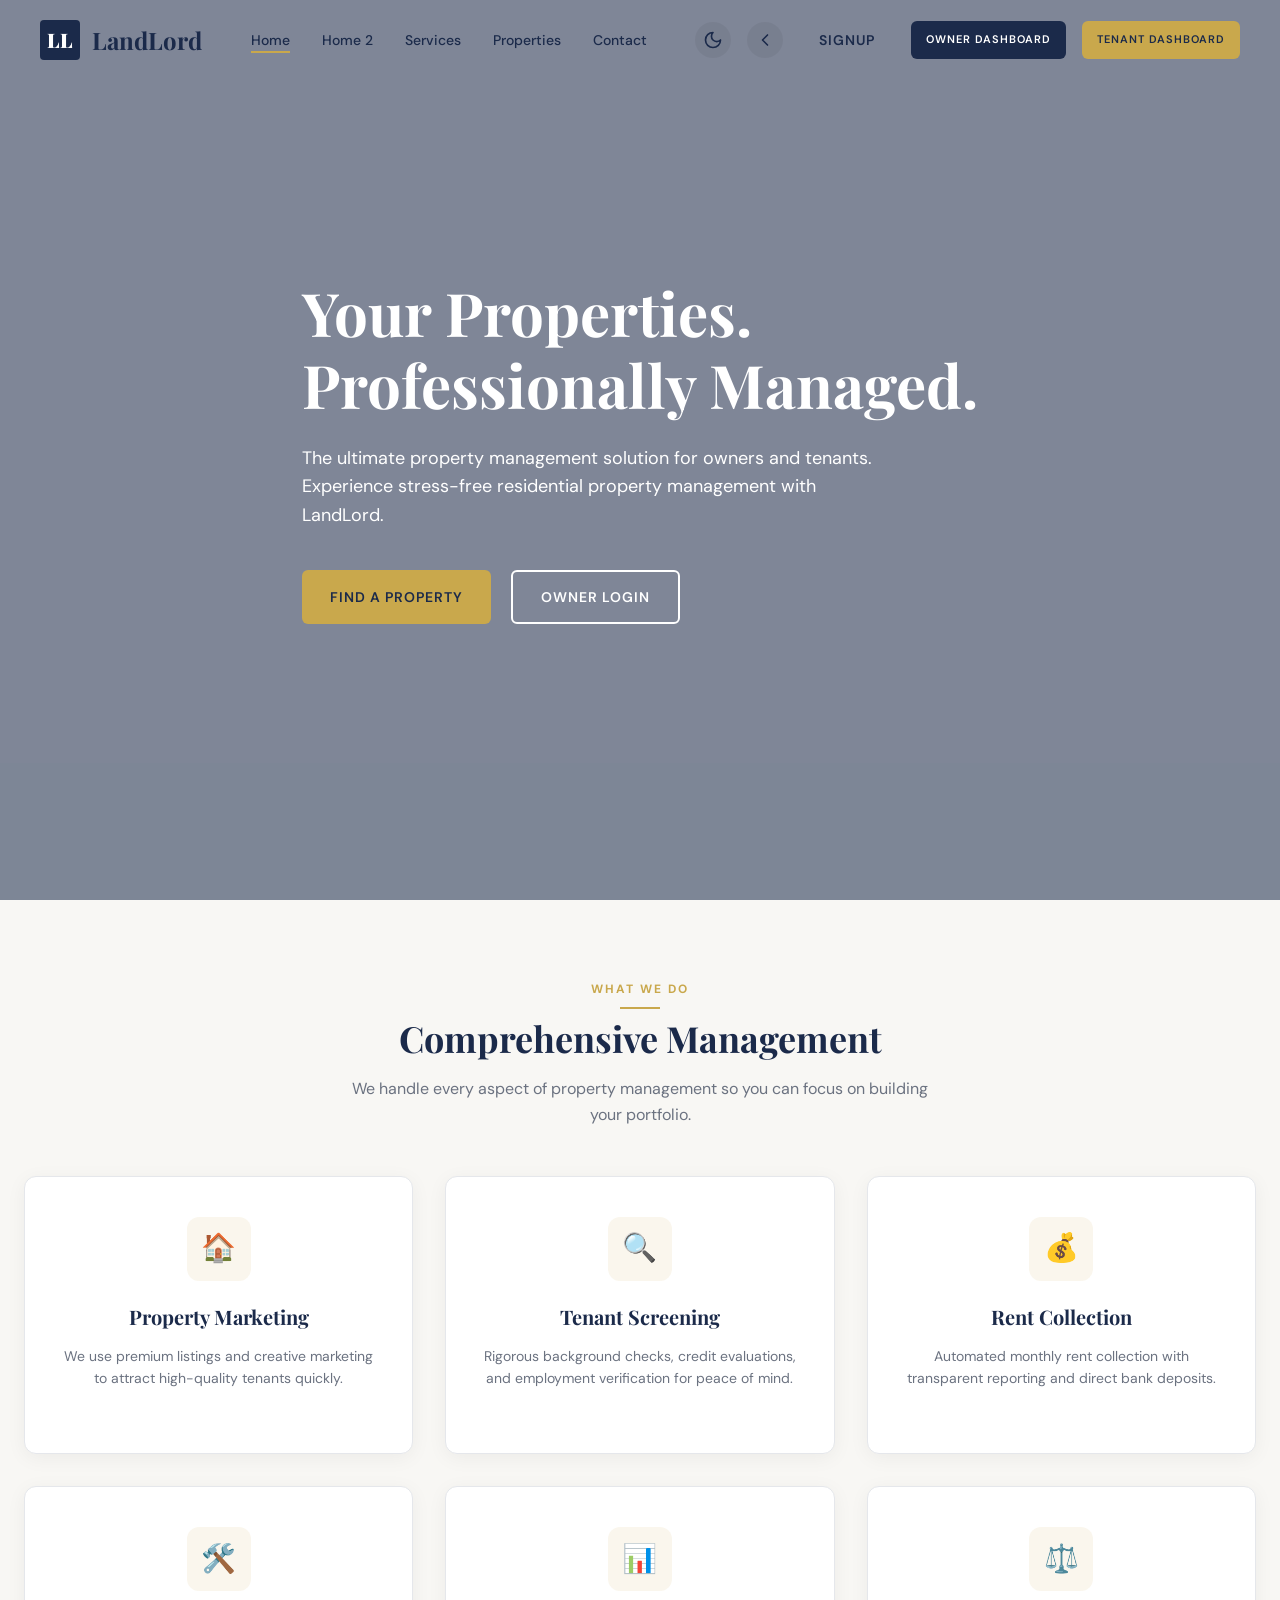
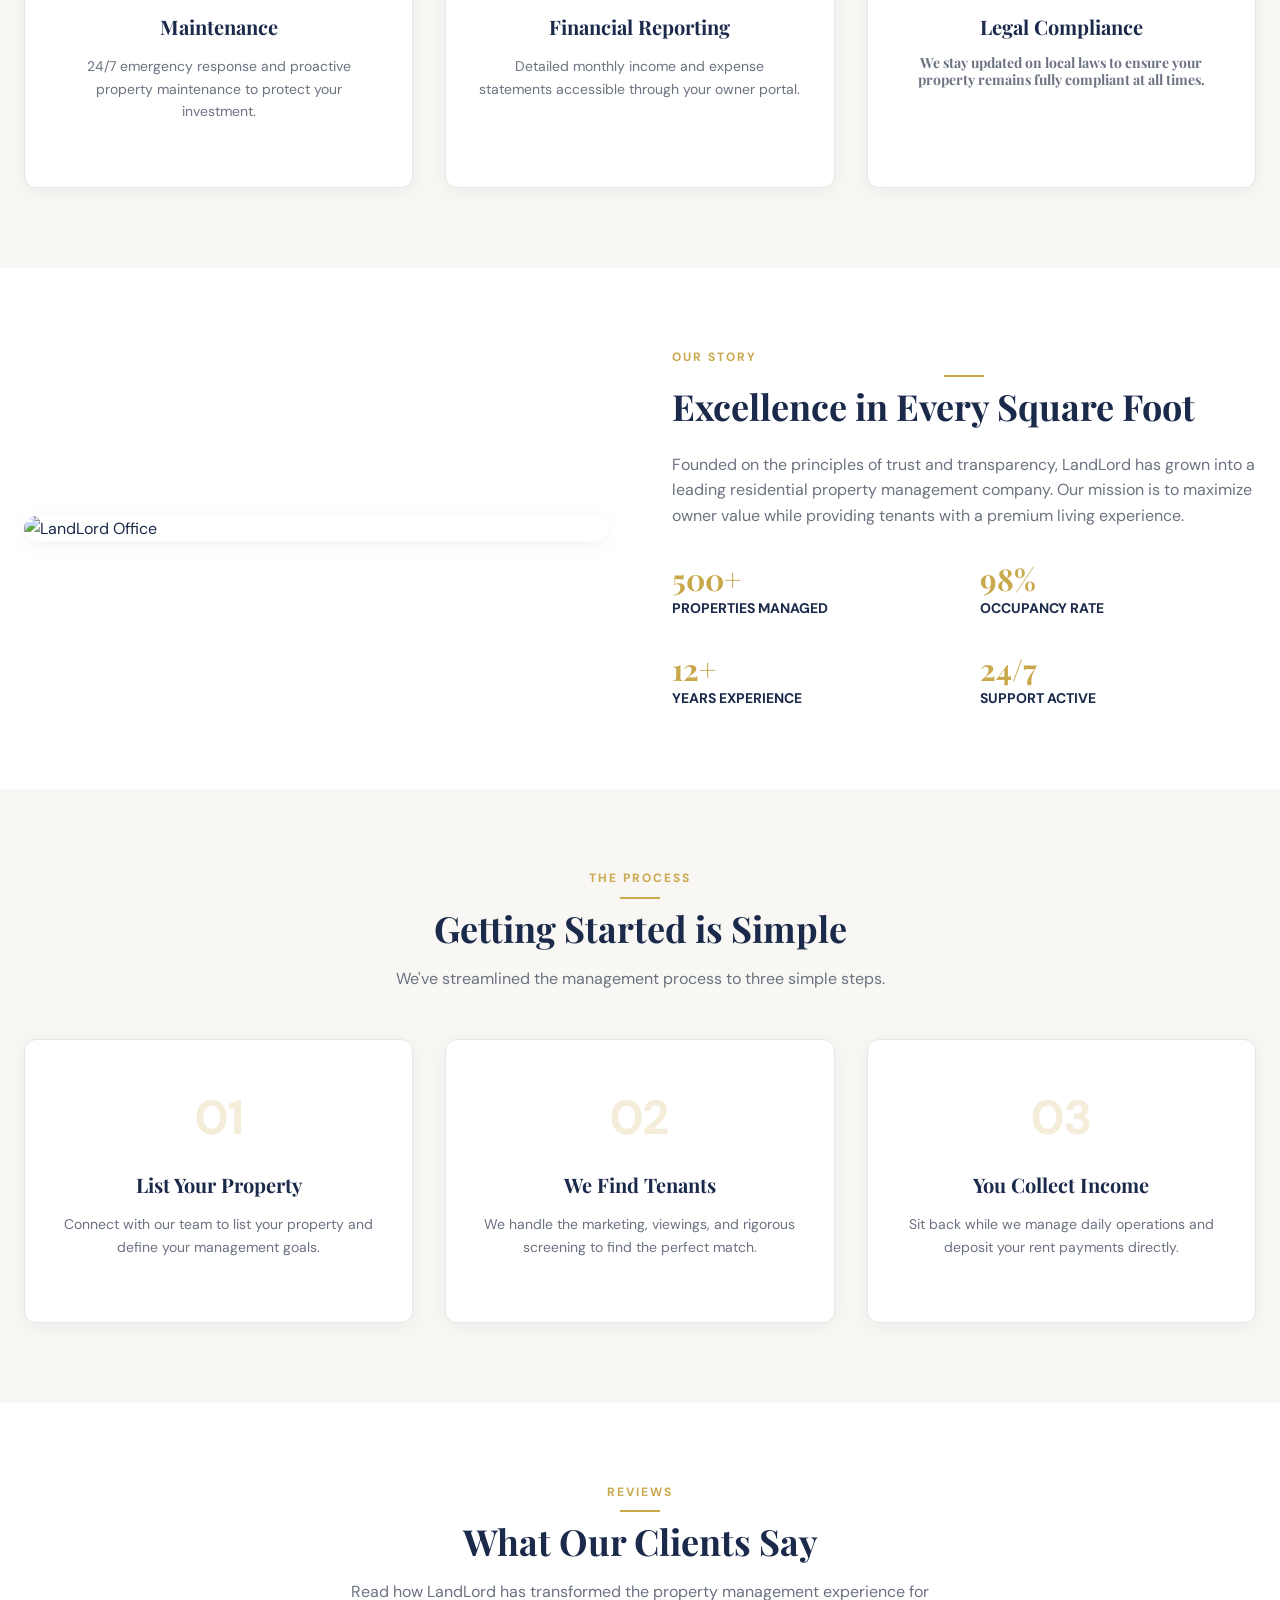
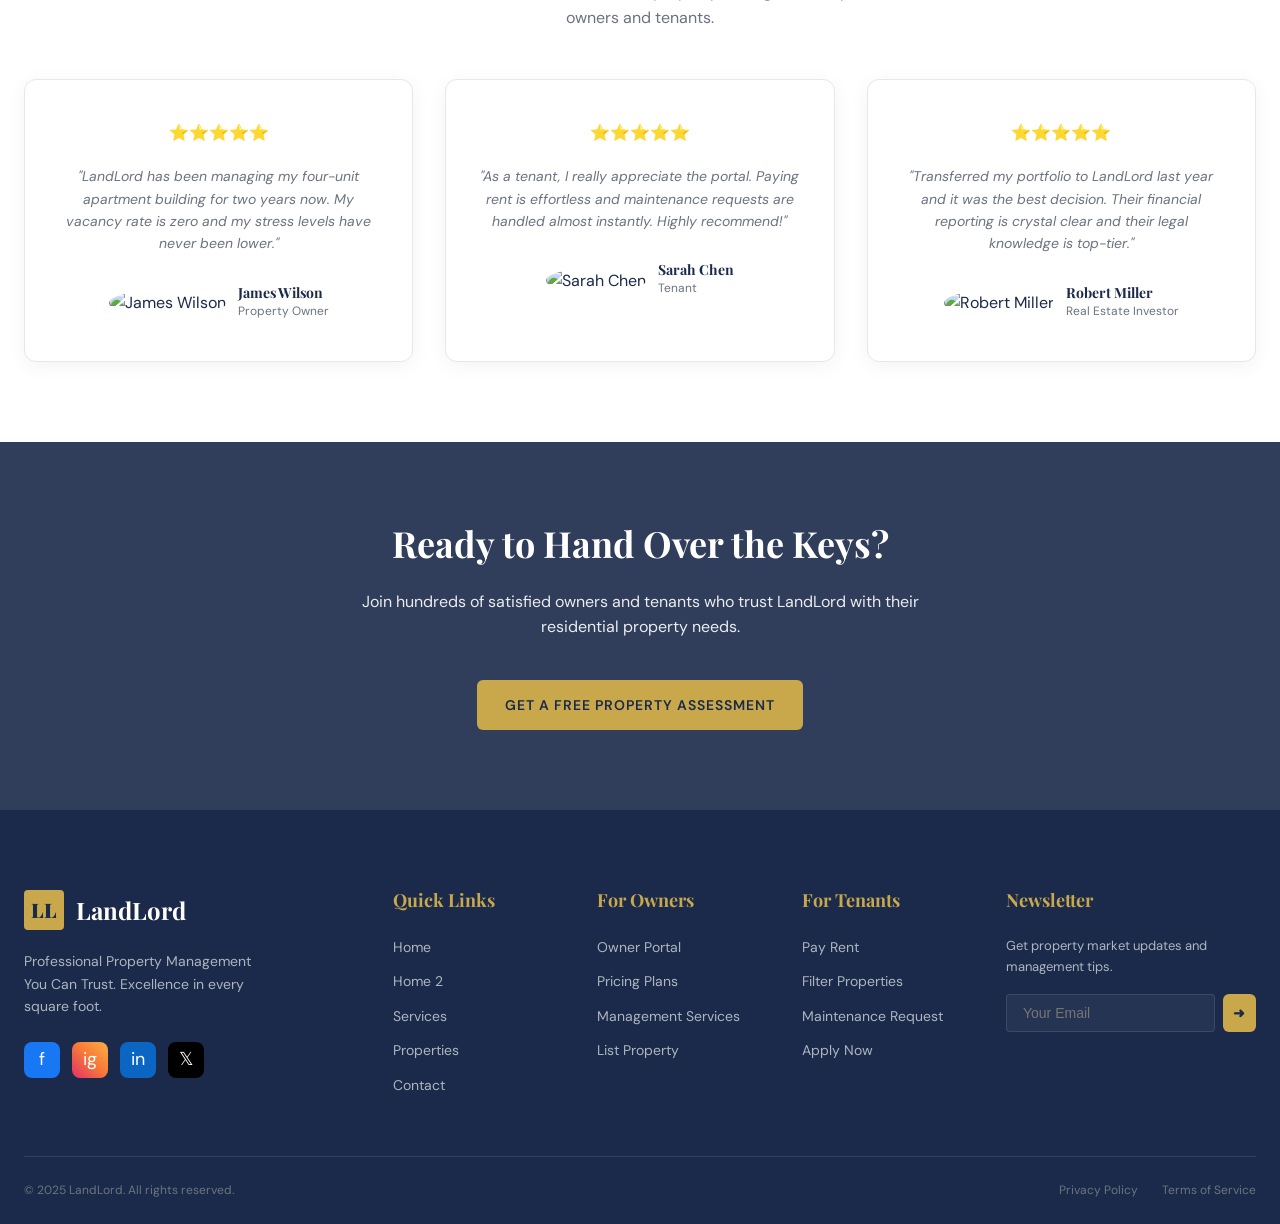
==== index.html @ 795e6536 "first commit" ====
<!DOCTYPE html>
<html lang="en" dir="ltr" data-theme="light">
<head>
    <meta charset="UTF-8">
    <meta name="viewport" content="width=device-width, initial-scale=1.0">
    <title>LandLord — Professional Property Management</title>
    <!-- CSS -->
    <link rel="stylesheet" href="css/style.css">
</head>
<body>
    <!-- Navbar -->
    <nav class="navbar">
        <div class="nav-container">
            <a href="index.html" class="logo">
                <div class="logo-monogram">LL</div>
                <span>LandLord</span>
            </a>
            
            <ul class="nav-links">
                <li><a href="index.html" class="nav-link active">Home</a></li>
                <li><a href="home2.html" class="nav-link">Home 2</a></li>
                <li><a href="services.html" class="nav-link">Services</a></li>
                <li><a href="properties.html" class="nav-link">Properties</a></li>
                <li><a href="contact.html" class="nav-link">Contact</a></li>
            </ul>

            <div class="nav-actions">
                <button id="theme-toggle" class="theme-toggle" title="Toggle Theme">
                   <svg xmlns="http://www.w3.org/2000/svg" width="20" height="20" viewBox="0 0 24 24" fill="none" stroke="currentColor" stroke-width="2" stroke-linecap="round" stroke-linejoin="round"><path d="M12 3a6 6 0 0 0 9 9 9 9 0 1 1-9-9Z"/></svg>
                </button>
                <button id="rtl-toggle" class="rtl-toggle" title="Toggle RTL">
                    <svg xmlns="http://www.w3.org/2000/svg" width="20" height="20" viewBox="0 0 24 24" fill="none" stroke="currentColor" stroke-width="2" stroke-linecap="round" stroke-linejoin="round"><path d="m15 18-6-6 6-6"/></svg>
                </button>
                <a href="register.html" class="btn btn-outline" style="border: none; padding: 10px 20px;">Signup</a>
                <a href="owner-dashboard.html" class="btn btn-primary" style="padding: 10px 15px; font-size: 11px;">Owner Dashboard</a>
                <a href="tenant-dashboard.html" class="btn btn-gold" style="padding: 10px 15px; font-size: 11px;">Tenant Dashboard</a>
                <button id="menu-toggle" class="mobile-menu-toggle">
                    <svg xmlns="http://www.w3.org/2000/svg" width="24" height="24" viewBox="0 0 24 24" fill="none" stroke="currentColor" stroke-width="2" stroke-linecap="round" stroke-linejoin="round"><line x1="4" x2="20" y1="12" y2="12"/><line x1="4" x2="20" y1="6" y2="6"/><line x1="4" x2="20" y1="18" y2="18"/></svg>
                </button>
            </div>
        </div>
    </nav>

    <!-- Mobile Drawer -->
    <div id="overlay" class="overlay"></div>
    <div id="drawer" class="drawer">
        <div class="drawer-header">
            <div class="logo">
                <div class="logo-monogram">LL</div>
                <span>LandLord</span>
            </div>
            <button id="close-drawer">
                <svg xmlns="http://www.w3.org/2000/svg" width="24" height="24" viewBox="0 0 24 24" fill="none" stroke="currentColor" stroke-width="2" stroke-linecap="round" stroke-linejoin="round"><line x1="18" x2="6" y1="6" y2="18"/><line x1="6" x2="18" y1="6" y2="18"/></svg>
            </button>
        </div>
        <div class="drawer-links">
            <a href="index.html" class="nav-link active">Home</a>
            <a href="home2.html" class="nav-link">Home 2</a>
            <a href="services.html" class="nav-link">Services</a>
            <a href="properties.html" class="nav-link">Properties</a>
            <a href="contact.html" class="nav-link">Contact</a>
            <hr style="border: 0; border-top: 1px solid var(--border-color);">
            <a href="register.html" class="btn btn-outline">Signup</a>
            <a href="owner-dashboard.html" class="btn btn-primary">Owner Dashboard</a>
            <a href="tenant-dashboard.html" class="btn btn-gold">Tenant Dashboard</a>
        </div>
    </div>

    <main>
        <!-- Section 1: Hero -->
        <section class="hero" style="background-image: url('https://images.unsplash.com/photo-1570129477492-45c003edd2be?ixlib=rb-4.0.3&auto=format&fit=crop&w=1920&q=80');">
            <div class="container hero-content">
                <h1 class="hero-title">Your Properties.<br>Professionally Managed.</h1>
                <p class="hero-description">The ultimate property management solution for owners and tenants. Experience stress-free residential property management with LandLord.</p>
                <div class="hero-btns">
                    <a href="properties.html" class="btn btn-gold">Find a Property</a>
                    <a href="login.html" class="btn btn-outline" style="color: white; border-color: white;">Owner Login</a>
                </div>
            </div>
        </section>

        <!-- Section 2: Services -->
        <section id="services">
            <div class="container">
                <span class="section-label">What We Do</span>
                <h2 class="section-title">Comprehensive Management</h2>
                <p class="section-subtitle">We handle every aspect of property management so you can focus on building your portfolio.</p>
                
                <div class="card-grid">
                    <div class="card">
                        <div class="card-icon">🏠</div>
                        <h3 class="card-title">Property Marketing</h3>
                        <p class="card-text">We use premium listings and creative marketing to attract high-quality tenants quickly.</p>
                    </div>
                    <div class="card">
                        <div class="card-icon">🔍</div>
                        <h3 class="card-title">Tenant Screening</h3>
                        <p class="card-text">Rigorous background checks, credit evaluations, and employment verification for peace of mind.</p>
                    </div>
                    <div class="card">
                        <div class="card-icon">💰</div>
                        <h3 class="card-title">Rent Collection</h3>
                        <p class="card-text">Automated monthly rent collection with transparent reporting and direct bank deposits.</p>
                    </div>
                    <div class="card">
                        <div class="card-icon">🛠️</div>
                        <h3 class="card-title">Maintenance</h3>
                        <p class="card-text">24/7 emergency response and proactive property maintenance to protect your investment.</p>
                    </div>
                    <div class="card">
                        <div class="card-icon">📊</div>
                        <h3 class="card-title">Financial Reporting</h3>
                        <p class="card-text">Detailed monthly income and expense statements accessible through your owner portal.</p>
                    </div>
                    <div class="card">
                        <div class="card-icon">⚖️</div>
                        <h3 class="card-title">Legal Compliance</h3>
                        <h3 class="card-text">We stay updated on local laws to ensure your property remains fully compliant at all times.</h3>
                    </div>
                </div>
            </div>
        </section>

        <!-- Section 3: About -->
        <section id="about" style="background-color: var(--bg-surface);">
            <div class="container">
                <div style="display: grid; grid-template-columns: 1fr 1fr; gap: 64px; align-items: center;">
                    <div class="about-image">
                        <img src="https://images.unsplash.com/photo-1560518883-ce09059eeffa?ixlib=rb-4.0.3&auto=format&fit=crop&w=1073&q=80" alt="LandLord Office" style="border-radius: var(--radius-lg); box-shadow: var(--shadow);">
                    </div>
                    <div class="about-content">
                        <span class="section-label" style="text-align: left; margin-left: 0;">Our Story</span>
                        <h2 class="section-title" style="text-align: left; margin-bottom: 24px;">Excellence in Every Square Foot</h2>
                        <p style="color: var(--text-muted); margin-bottom: 32px;">Founded on the principles of trust and transparency, LandLord has grown into a leading residential property management company. Our mission is to maximize owner value while providing tenants with a premium living experience.</p>
                        
                        <div style="display: grid; grid-template-columns: 1fr 1fr; gap: 32px;">
                            <div>
                                <h4 style="font-size: var(--text-3xl); color: var(--color-secondary);">500+</h4>
                                <p style="font-size: var(--text-sm); font-weight: bold; color: var(--text-primary); text-transform: uppercase;">Properties Managed</p>
                            </div>
                            <div>
                                <h4 style="font-size: var(--text-3xl); color: var(--color-secondary);">98%</h4>
                                <p style="font-size: var(--text-sm); font-weight: bold; color: var(--text-primary); text-transform: uppercase;">Occupancy Rate</p>
                            </div>
                            <div>
                                <h4 style="font-size: var(--text-3xl); color: var(--color-secondary);">12+</h4>
                                <p style="font-size: var(--text-sm); font-weight: bold; color: var(--text-primary); text-transform: uppercase;">Years Experience</p>
                            </div>
                            <div>
                                <h4 style="font-size: var(--text-3xl); color: var(--color-secondary);">24/7</h4>
                                <p style="font-size: var(--text-sm); font-weight: bold; color: var(--text-primary); text-transform: uppercase;">Support Active</p>
                            </div>
                        </div>
                    </div>
                </div>
            </div>
        </section>

        <!-- Section 4: How It Works -->
        <section id="how-it-works">
            <div class="container">
                <span class="section-label">The Process</span>
                <h2 class="section-title">Getting Started is Simple</h2>
                <p class="section-subtitle">We've streamlined the management process to three simple steps.</p>

                <div class="card-grid three-col">
                    <div class="card">
                        <div style="font-size: 48px; font-weight: bold; color: var(--color-secondary); opacity: 0.2; margin-bottom: 16px;">01</div>
                        <h3 class="card-title">List Your Property</h3>
                        <p class="card-text">Connect with our team to list your property and define your management goals.</p>
                    </div>
                    <div class="card">
                        <div style="font-size: 48px; font-weight: bold; color: var(--color-secondary); opacity: 0.2; margin-bottom: 16px;">02</div>
                        <h3 class="card-title">We Find Tenants</h3>
                        <p class="card-text">We handle the marketing, viewings, and rigorous screening to find the perfect match.</p>
                    </div>
                    <div class="card">
                        <div style="font-size: 48px; font-weight: bold; color: var(--color-secondary); opacity: 0.2; margin-bottom: 16px;">03</div>
                        <h3 class="card-title">You Collect Income</h3>
                        <p class="card-text">Sit back while we manage daily operations and deposit your rent payments directly.</p>
                    </div>
                </div>
            </div>
        </section>

        <!-- Section 5: Testimonials -->
        <section id="testimonials" style="background-color: var(--bg-surface);">
            <div class="container">
                <span class="section-label">Reviews</span>
                <h2 class="section-title">What Our Clients Say</h2>
                <p class="section-subtitle">Read how LandLord has transformed the property management experience for owners and tenants.</p>

                <div class="card-grid three-col">
                    <div class="card">
                        <div style="margin-bottom: 20px; color: var(--color-secondary);">⭐⭐⭐⭐⭐</div>
                        <p class="card-text" style="font-style: italic; margin-bottom: 30px;">"LandLord has been managing my four-unit apartment building for two years now. My vacancy rate is zero and my stress levels have never been lower."</p>
                        <div style="display: flex; align-items: center; gap: 12px; text-align: left;">
                            <img src="https://i.pravatar.cc/50?u=1" alt="James Wilson" style="border-radius: 50%;">
                            <div>
                                <h4 style="font-size: 14px;">James Wilson</h4>
                                <p style="font-size: 12px; color: var(--text-muted);">Property Owner</p>
                            </div>
                        </div>
                    </div>
                    <div class="card">
                        <div style="margin-bottom: 20px; color: var(--color-secondary);">⭐⭐⭐⭐⭐</div>
                        <p class="card-text" style="font-style: italic; margin-bottom: 30px;">"As a tenant, I really appreciate the portal. Paying rent is effortless and maintenance requests are handled almost instantly. Highly recommend!"</p>
                        <div style="display: flex; align-items: center; gap: 12px; text-align: left;">
                            <img src="https://i.pravatar.cc/50?u=2" alt="Sarah Chen" style="border-radius: 50%;">
                            <div>
                                <h4 style="font-size: 14px;">Sarah Chen</h4>
                                <p style="font-size: 12px; color: var(--text-muted);">Tenant</p>
                            </div>
                        </div>
                    </div>
                    <div class="card">
                        <div style="margin-bottom: 20px; color: var(--color-secondary);">⭐⭐⭐⭐⭐</div>
                        <p class="card-text" style="font-style: italic; margin-bottom: 30px;">"Transferred my portfolio to LandLord last year and it was the best decision. Their financial reporting is crystal clear and their legal knowledge is top-tier."</p>
                        <div style="display: flex; align-items: center; gap: 12px; text-align: left;">
                            <img src="https://i.pravatar.cc/50?u=3" alt="Robert Miller" style="border-radius: 50%;">
                            <div>
                                <h4 style="font-size: 14px;">Robert Miller</h4>
                                <p style="font-size: 12px; color: var(--text-muted);">Real Estate Investor</p>
                            </div>
                        </div>
                    </div>
                </div>
            </div>
        </section>

        <!-- Section 6: CTA Banner -->
        <section id="cta" style="background: linear-gradient(rgba(27, 42, 74, 0.9), rgba(27, 42, 74, 0.9)), url('https://images.unsplash.com/photo-1486406146926-c627a92ad1ab?ixlib=rb-4.0.3&auto=format&fit=crop&w=1170&q=80') center/cover; color: white; text-align: center;">
            <div class="container">
                <h2 style="font-size: var(--text-4xl); margin-bottom: 24px;">Ready to Hand Over the Keys?</h2>
                <p style="margin-bottom: 40px; opacity: 0.9; max-width: 600px; margin-left: auto; margin-right: auto;">Join hundreds of satisfied owners and tenants who trust LandLord with their residential property needs.</p>
                <a href="contact.html" class="btn btn-gold">Get a Free Property Assessment</a>
            </div>
        </section>
    </main>

    <!-- Footer -->
    <footer>
        <div class="container">
            <div class="footer-grid">
                <div class="footer-info">
                    <div class="logo footer-logo">
                        <div class="logo-monogram footer-logo-monogram">LL</div>
                        <span>LandLord</span>
                    </div>
                    <p class="footer-tagline">Professional Property Management You Can Trust. Excellence in every square foot.</p>
                    <div class="social-links">
                        <a href="#" class="social-icon fb" title="Facebook">f</a>
                        <a href="#" class="social-icon ig" title="Instagram">ig</a>
                        <a href="#" class="social-icon ln" title="LinkedIn">in</a>
                        <a href="#" class="social-icon tw" title="Twitter">𝕏</a>
                    </div>
                </div>
                
                <div>
                    <h4 class="footer-title">Quick Links</h4>
                    <div class="footer-links">
                        <a href="index.html" class="footer-nav-link">Home</a>
                        <a href="home2.html" class="footer-nav-link">Home 2</a>
                        <a href="services.html" class="footer-nav-link">Services</a>
                        <a href="properties.html" class="footer-nav-link">Properties</a>
                        <a href="contact.html" class="footer-nav-link">Contact</a>
                    </div>
                </div>

                <div>
                    <h4 class="footer-title">For Owners</h4>
                    <div class="footer-links">
                        <a href="login.html" class="footer-nav-link">Owner Portal</a>
                        <a href="services.html" class="footer-nav-link">Pricing Plans</a>
                        <a href="services.html" class="footer-nav-link">Management Services</a>
                        <a href="register.html" class="footer-nav-link">List Property</a>
                    </div>
                </div>

                <div>
                    <h4 class="footer-title">For Tenants</h4>
                    <div class="footer-links">
                        <a href="login.html" class="footer-nav-link">Pay Rent</a>
                        <a href="properties.html" class="footer-nav-link">Filter Properties</a>
                        <a href="login.html" class="footer-nav-link">Maintenance Request</a>
                        <a href="register.html" class="footer-nav-link">Apply Now</a>
                    </div>
                </div>

                <div>
                    <h4 class="footer-title">Newsletter</h4>
                    <p style="font-size: 13px; color: #adb5bd;">Get property market updates and management tips.</p>
                    <form class="newsletter-form">
                        <input type="email" placeholder="Your Email" class="newsletter-input" required>
                        <button type="submit" class="btn btn-gold" style="padding: 10px;">➜</button>
                    </form>
                </div>
            </div>
            
            <div class="footer-bottom">
                <p>© 2025 LandLord. All rights reserved.</p>
                <div style="display: flex; gap: 24px;">
                    <a href="#">Privacy Policy</a>
                    <a href="#">Terms of Service</a>
                </div>
            </div>
        </div>
    </footer>

    <!-- Scripts -->
    <script src="js/main.js"></script>
</body>
</html>
---- css/style.css ----
@import url('https://fonts.googleapis.com/css2?family=DM+Sans:ital,opsz,wght@0,9..40,100..1000;1,9..40,100..1000&family=Playfair+Display:ital,wght@0,400..900;1,400..900&display=swap');

:root {
  /* Colors */
  --color-primary: #1B2A4A;
  --color-secondary: #C9A84C;
  --color-secondary-light: #dfc886;
  --color-success: #22C55E;
  --color-warning: #F59E0B;
  --color-danger: #EF4444;
  --color-info: #3B82F6;

  /* Neutrals - Light Mode */
  --bg-base: #F8F7F4;
  --bg-surface: #FFFFFF;
  --bg-nav: rgba(255, 255, 255, 0.95);
  --text-primary: #1B2A4A;
  --text-muted: #6B7280;
  --border-color: #E5E7EB;
  --shadow: 0 4px 20px rgba(0, 0, 0, 0.05);

  /* Typography */
  --font-display: 'Playfair Display', Georgia, serif;
  --font-body: 'DM Sans', sans-serif;
  --text-xs: 0.75rem;
  --text-sm: 0.875rem;
  --text-base: 1rem;
  --text-lg: 1.125rem;
  --text-xl: 1.25rem;
  --text-2xl: 1.5rem;
  --text-3xl: 1.875rem;
  --text-4xl: 2.25rem;
  --text-5xl: 3rem;
  --text-6xl: 3.75rem;
  --font-weight-normal: 400;
  --font-weight-medium: 500;
  --font-weight-semibold: 600;
  --font-weight-bold: 700;
  --leading-tight: 1.2;
  --leading-normal: 1.6;
  --letter-spacing-tight: -0.02em;
  --letter-spacing-wide: 0.06em;

  /* Spacing */
  --spacing-xs: 8px;
  --spacing-sm: 16px;
  --spacing-md: 24px;
  --spacing-lg: 48px;
  --spacing-xl: 80px;

  /* Border Radius */
  --radius-sm: 6px;
  --radius-md: 12px;
  --radius-lg: 20px;
  --radius-full: 9999px;

  --nav-height: 80px;
  --transition: 0.3s ease;
}

[data-theme="dark"] {
  --bg-base: #0d0d0d;
  --bg-surface: #161616;
  --bg-nav: #0f0f0f;
  --text-primary: #F1EFE9;
  --text-muted: #9CA3AF;
  --border-color: #2D2D2D;
  --shadow: 0 4px 30px rgba(0, 0, 0, 0.4);
}

/* Global Reset */
* {
  margin: 0;
  padding: 0;
  box-sizing: border-box;
}

body {
  font-family: var(--font-body);
  background-color: var(--bg-base);
  color: var(--text-primary);
  line-height: var(--leading-normal);
  transition: background-color var(--transition), color var(--transition);
  overflow-x: hidden;
}

h1, h2, h3, h4, h5, h6 {
  font-family: var(--font-display);
  font-weight: var(--font-weight-bold);
  line-height: var(--leading-tight);
}

a {
  text-decoration: none;
  color: inherit;
  transition: var(--transition);
}

button {
  cursor: pointer;
  border: none;
  background: none;
  font-family: inherit;
}

ul {
  list-style: none;
}

img {
  max-width: 100%;
  display: block;
}

.container {
  max-width: 1280px;
  margin: 0 auto;
  padding: 0 var(--spacing-md);
}

/* Typography Utilities */
.text-center { text-align: center; }
.text-gold { color: var(--color-secondary); }
.text-uppercase { text-transform: uppercase; letter-spacing: var(--letter-spacing-wide); }

/* Buttons */
.btn {
  display: inline-flex;
  align-items: center;
  justify-content: center;
  padding: 14px 28px;
  border-radius: var(--radius-sm);
  font-weight: var(--font-weight-semibold);
  transition: transform 0.2s ease, background 0.3s ease, box-shadow 0.3s ease;
  font-size: var(--text-sm);
  text-transform: uppercase;
  letter-spacing: 1px;
}

.btn:active { transform: scale(0.98); }

.btn-primary {
  background: var(--color-primary);
  color: white;
}

.btn-primary:hover {
  background: #253a66;
  box-shadow: 0 4px 12px rgba(27, 42, 74, 0.2);
}

.btn-gold {
  background: var(--color-secondary);
  color: var(--color-primary);
}

.btn-gold:hover {
  background: var(--color-secondary-light);
  box-shadow: 0 4px 12px rgba(201, 168, 76, 0.2);
}

.btn-outline {
  border: 2px solid var(--color-primary);
  color: var(--color-primary);
}

.btn-outline:hover {
  background: var(--color-primary);
  color: white;
}

[data-theme="dark"] .btn-outline {
  border-color: var(--color-secondary);
  color: var(--color-secondary);
}

[data-theme="dark"] .btn-outline:hover {
  background: var(--color-secondary);
  color: var(--color-primary);
}

/* Navbar */
.navbar {
  position: fixed;
  top: 0;
  left: 0;
  width: 100%;
  height: var(--nav-height);
  z-index: 1000;
  transition: background 0.3s ease, box-shadow 0.3s ease, transform 0.3s ease;
  display: flex;
  align-items: center;
}

/* Light mode - Transparent initially */
[data-theme="light"] .navbar {
  background: transparent;
}

/* Scrolled state for light mode */
[data-theme="light"] .navbar.scrolled {
  background: var(--bg-nav);
  backdrop-filter: blur(12px);
  box-shadow: 0 2px 20px rgba(0,0,0,0.08);
}

/* Dark mode - ALWAYS solid at 1440px web view only */
@media (min-width: 1025px) {
  [data-theme="dark"] .navbar {
    background: #0f0f0f;
  }
}

/* Scrolled state for dark mode - slightly more opaque with shadow */
[data-theme="dark"] .navbar.scrolled {
  background: rgba(15, 15, 15, 0.97);
  backdrop-filter: blur(12px);
  box-shadow: 0 2px 20px rgba(0,0,0,0.4);
}

.nav-container {
  max-width: 1440px;
  width: 100%;
  margin: 0 auto;
  padding: 0 40px;
  display: flex;
  justify-content: space-between;
  align-items: center;
}

.logo {
  display: flex;
  align-items: center;
  gap: 12px;
  font-family: var(--font-display);
  font-size: var(--text-2xl);
  font-weight: var(--font-weight-bold);
  color: var(--color-primary);
}

[data-theme="dark"] .logo {
  color: var(--color-secondary);
}

.logo-monogram {
  width: 40px;
  height: 40px;
  background: var(--color-primary);
  color: white;
  display: flex;
  align-items: center;
  justify-content: center;
  border-radius: 4px;
  font-size: 20px;
  font-weight: 900;
}

[data-theme="dark"] .logo-monogram {
  background: var(--color-secondary);
  color: var(--color-primary);
}

.nav-links {
  display: flex;
  gap: 32px;
}

.nav-link {
  font-weight: var(--font-weight-medium);
  font-size: var(--text-sm);
  color: var(--text-primary);
  position: relative;
}

.nav-link::after {
  content: '';
  position: absolute;
  bottom: -4px;
  left: 0;
  width: 0;
  height: 2px;
  background: var(--color-secondary);
  transition: width 0.3s ease;
}

.nav-link:hover::after, .nav-link.active::after {
  width: 100%;
}

.nav-actions {
  display: flex;
  align-items: center;
  gap: 16px;
}

.theme-toggle, .rtl-toggle {
  padding: 8px;
  border-radius: 50%;
  color: var(--text-primary);
  background: rgba(0,0,0,0.05);
  display: flex;
  transition: 0.3s;
}

[data-theme="dark"] .theme-toggle, [data-theme="dark"] .rtl-toggle {
  background: rgba(255,255,255,0.05);
}

.theme-toggle:hover, .rtl-toggle:hover {
  background: var(--color-secondary);
  color: var(--color-primary);
}

/* Sections */
section {
  padding: var(--spacing-xl) 0;
}

.section-label {
  display: block;
  text-align: center;
  font-weight: var(--font-weight-bold);
  color: var(--color-secondary);
  margin-bottom: 8px;
  text-transform: uppercase;
  letter-spacing: 2px;
  font-size: var(--text-xs);
}

.section-label::after {
  content: '';
  display: block;
  width: 40px;
  height: 2px;
  background: var(--color-secondary);
  margin: 8px auto 0;
}

.section-title {
  text-align: center;
  font-size: var(--text-4xl);
  margin-bottom: 16px;
  color: var(--text-primary);
}

.section-subtitle {
  text-align: center;
  max-width: 600px;
  margin: 0 auto 48px;
  color: var(--text-muted);
}

/* Hero Section */
.hero {
  position: relative;
  min-height: 100vh;
  display: flex;
  align-items: center;
  background-size: cover;
  background-position: center;
  background-repeat: no-repeat;
  background-attachment: fixed;
  color: white;
}

.hero::before {
  content: '';
  position: absolute;
  inset: 0;
  background: rgba(27, 42, 74, 0.55);
  z-index: 1;
}

[data-theme="dark"] .hero::before {
  background: rgba(10, 10, 10, 0.70);
}

.hero-content {
  position: relative;
  z-index: 2;
  max-width: 800px;
}

.hero-title {
  font-size: var(--text-6xl);
  margin-bottom: 24px;
  opacity: 0;
  transform: translateY(30px);
}

.hero-description {
  font-size: var(--text-lg);
  margin-bottom: 40px;
  max-width: 600px;
  opacity: 0;
  transform: translateY(30px);
}

.hero-btns {
  display: flex;
  gap: 20px;
  opacity: 0;
  transform: translateY(30px);
}

.hero-animate .hero-title {
  animation: fadeUp 0.8s forwards 0s;
}

.hero-animate .hero-description {
  animation: fadeUp 0.8s forwards 0.2s;
}

.hero-animate .hero-btns {
  animation: fadeUp 0.8s forwards 0.4s;
}

@keyframes fadeUp {
  to {
    opacity: 1;
    transform: translateY(0);
  }
}

/* Card Grid Styles */
.card-grid {
  display: grid;
  gap: 32px;
  justify-content: center;
}

.card {
  display: flex;
  flex-direction: column;
  align-items: center;
  text-align: center;
  padding: 40px 32px;
  border-radius: var(--radius-md);
  background: var(--bg-surface);
  box-shadow: var(--shadow);
  transition: transform 0.3s ease, box-shadow 0.3s ease;
  border: 1px solid var(--border-color);
}

.card:hover {
  transform: translateY(-8px);
  box-shadow: 0 8px 32px rgba(27, 42, 74, 0.12);
}

.card-icon {
  width: 64px;
  height: 64px;
  background: rgba(201, 168, 76, 0.1);
  color: var(--color-secondary);
  border-radius: 12px;
  display: flex;
  align-items: center;
  justify-content: center;
  margin-bottom: 24px;
  font-size: 28px;
}

.card-title {
  font-size: var(--text-xl);
  margin-bottom: 16px;
  color: var(--text-primary);
}

.card-text {
  color: var(--text-muted);
  font-size: var(--text-sm);
  margin-bottom: 24px;
}

.card-list {
  text-align: center;
  list-style-position: inside;
  margin-bottom: 24px;
  color: var(--text-muted);
  font-size: var(--text-sm);
}

/* Footer */
footer {
  background: var(--color-primary);
  color: white;
  padding: 80px 0 24px;
}

.footer-grid {
  display: grid;
  grid-template-columns: 2fr 1fr 1fr 1fr 1.5fr;
  gap: 40px;
  margin-bottom: 60px;
}

.footer-logo {
  color: white;
  margin-bottom: 20px;
}

.footer-logo-monogram {
  background: var(--color-secondary);
  color: var(--color-primary);
}

.footer-tagline {
  color: #adb5bd;
  font-size: var(--text-sm);
  max-width: 250px;
  margin-bottom: 24px;
}

.footer-title {
  font-size: var(--text-lg);
  margin-bottom: 24px;
  color: var(--color-secondary);
}

.footer-links {
  display: flex;
  flex-direction: column;
  gap: 12px;
}

.footer-nav-link {
  position: relative;
  color: #adb5bd;
  font-size: var(--text-sm);
  width: fit-content;
}

.footer-nav-link::after {
  content: '';
  position: absolute;
  bottom: -2px;
  left: 0;
  width: 0;
  height: 2px;
  background: var(--color-secondary);
  transition: width 0.3s ease;
}

.footer-nav-link:hover {
  color: var(--color-secondary);
}

.footer-nav-link:hover::after {
  width: 100%;
}

.social-links {
  display: flex;
  gap: 12px;
}

.social-icon {
  width: 36px;
  height: 36px;
  border-radius: 8px;
  display: flex;
  align-items: center;
  justify-content: center;
  transition: transform 0.3s ease, box-shadow 0.3s ease;
  color: white;
  font-size: 18px;
}

.social-icon:hover {
  transform: scale(1.15);
}

/* Official Social Colors */
.fb { background: #1877F2; }
.fb:hover { box-shadow: 0 4px 16px rgba(24, 119, 242, 0.45); }
.ig { background: linear-gradient(45deg, #E1306C, #F77737, #FCAF45); }
.ig:hover { box-shadow: 0 4px 16px rgba(225, 48, 108, 0.45); }
.ln { background: #0A66C2; }
.ln:hover { box-shadow: 0 4px 16px rgba(10, 102, 194, 0.45); }
.tw { background: #000000; }
.tw:hover { box-shadow: 0 4px 16px rgba(0, 0, 0, 0.45); }
[data-theme="dark"] .tw { background: #ffffff; color: black; }

.newsletter-form {
  display: flex;
  gap: 8px;
  margin-top: 16px;
}

.newsletter-input {
  background: rgba(255,255,255,0.05);
  border: 1px solid rgba(255,255,255,0.1);
  padding: 10px 16px;
  border-radius: 4px;
  color: white;
  font-size: var(--text-sm);
  flex: 1;
}

.footer-bottom {
  border-top: 1px solid rgba(255,255,255,0.1);
  padding-top: 24px;
  display: flex;
  justify-content: space-between;
  font-size: var(--text-xs);
  color: #6c757d;
}

/* RTL Support */
[dir="rtl"] {
  text-align: right;
}

[dir="rtl"] .nav-links, [dir="rtl"] .nav-actions, [dir="rtl"] .social-links, [dir="rtl"] .hero-btns {
  flex-direction: row-reverse;
}

/* Responsive Grid */
@media (min-width: 1440px) {
  .card-grid { grid-template-columns: repeat(4, 1fr); }
  .card-grid.three-col { grid-template-columns: repeat(3, 1fr); }
}

@media (max-width: 1439px) and (min-width: 1024px) {
  .card-grid { grid-template-columns: repeat(3, 1fr); }
}

@media (max-width: 1024px) {
  .nav-links, .nav-actions .btn { display: none; }
  .nav-container { padding: 0 20px; }
  .mobile-menu-toggle { display: block !important; }

  /* Ensure drawer navbar is solid in both modes on mobile */
  .navbar { background: var(--bg-surface) !important; box-shadow: 0 2px 20px rgba(0,0,0,0.1) !important; }
  
  .footer-grid {
    grid-template-columns: repeat(2, 1fr);
  }
}

@media (max-width: 768px) {
  .card-grid { grid-template-columns: repeat(2, 1fr) !important; }
  .section-title { font-size: var(--text-3xl); }
  .hero-title { font-size: var(--text-4xl); }
}

@media (max-width: 360px) {
  .card-grid { grid-template-columns: 1fr !important; }
  .footer-grid { grid-template-columns: 1fr; text-align: center; }
  .footer-logo, .footer-links, .social-links, .newsletter-form { justify-content: center; align-items: center; margin-left: auto; margin-right: auto; }
  .footer-tagline { margin-left: auto; margin-right: auto; }
}

/* Mobile Menu Drawer */
.mobile-menu-toggle {
  display: none;
  font-size: 24px;
  color: var(--text-primary);
}


.drawer {
  position: fixed;
  top: 0;
  right: -100%;
  width: 300px;
  height: 100vh;
  background: var(--bg-surface);
  z-index: 1001;
  padding: 40px;
  transition: right 0.3s ease;
  display: flex;
  flex-direction: column;
  gap: 24px;
  box-shadow: -10px 0 30px rgba(0,0,0,0.1);
}

.drawer.open { right: 0; }

.drawer-header {
  display: flex;
  justify-content: space-between;
  align-items: center;
}

.drawer-links {
  display: flex;
  flex-direction: column;
  gap: 20px;
}

.overlay {
  position: fixed;
  inset: 0;
  background: rgba(0,0,0,0.5);
  z-index: 1000;
  opacity: 0;
  visibility: hidden;
  transition: 0.3s;
}

.overlay.active {
  opacity: 1;
  visibility: visible;
}

[dir="rtl"] .drawer {
  right: auto;
  left: -100%;
}

[dir="rtl"] .drawer.open {
  left: 0;
}
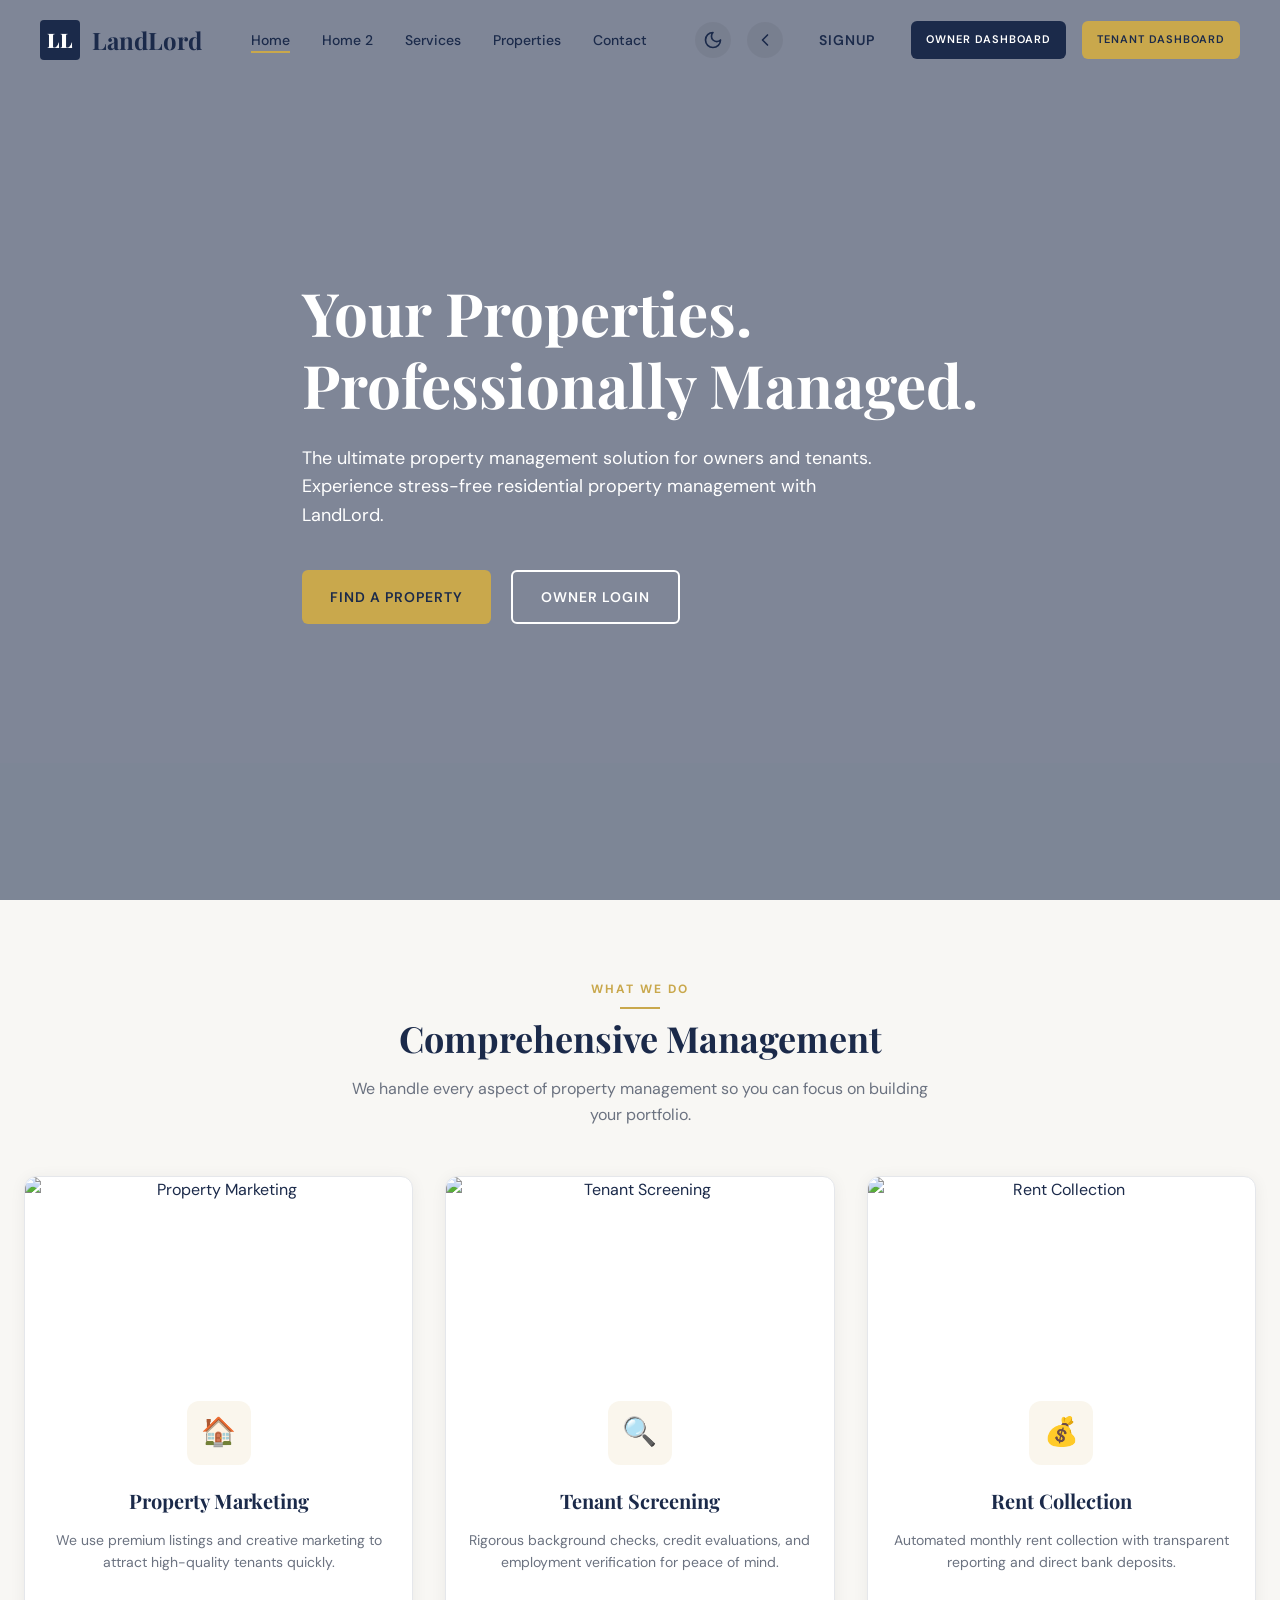
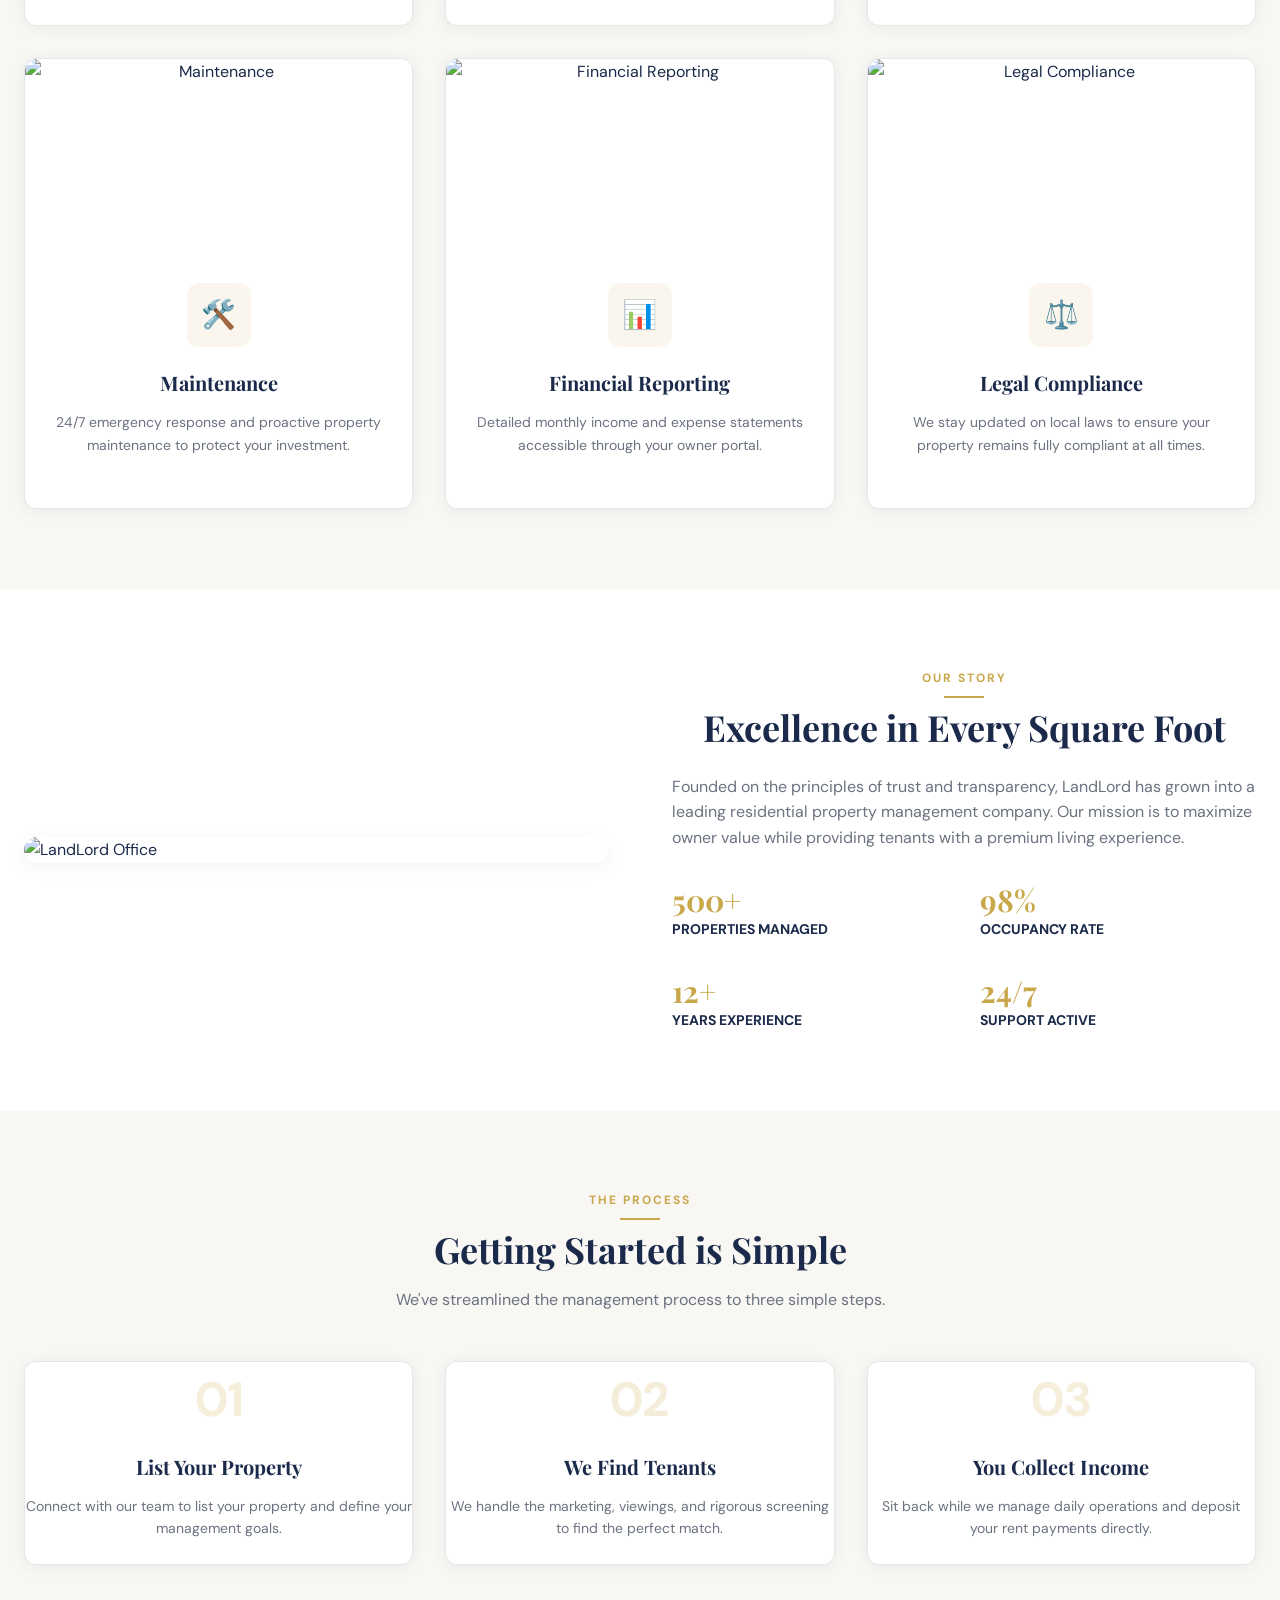
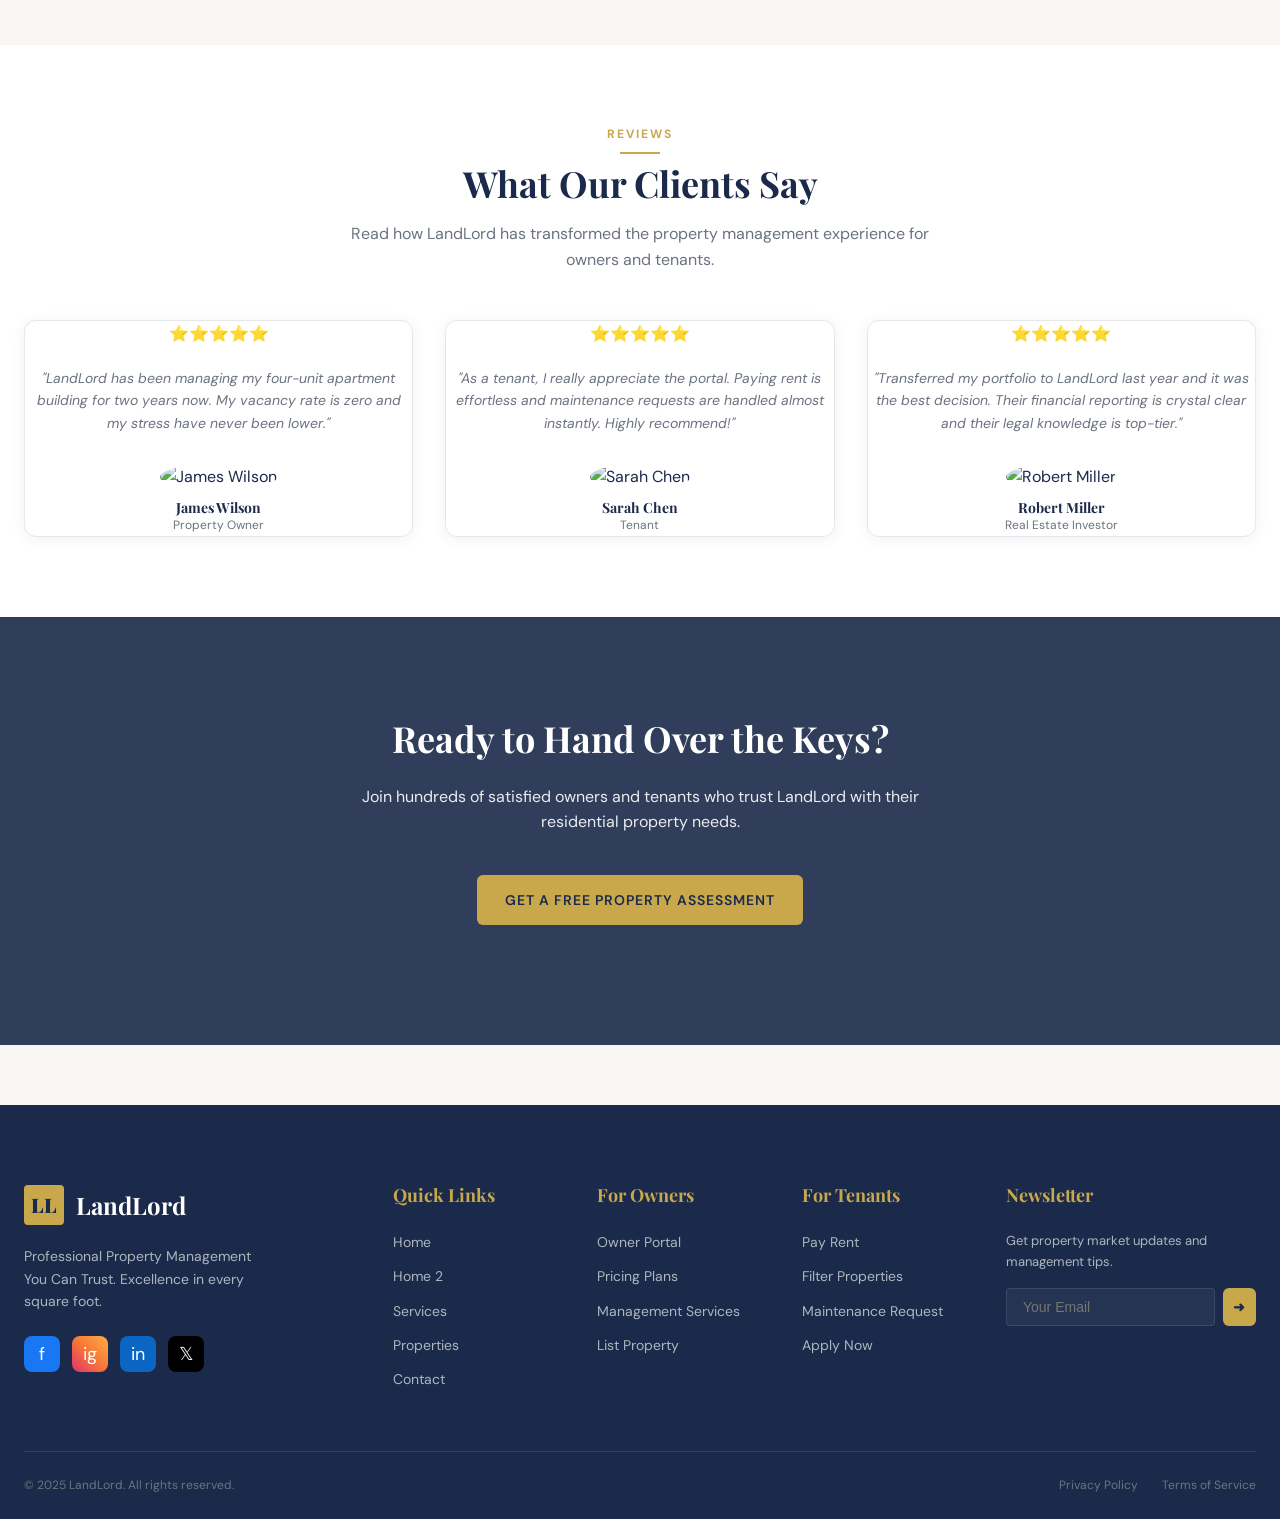
==== commit 15ce93b7: "second" ====
--- a/index.html
+++ b/index.html
@@ -1,5 +1,6 @@
 <!DOCTYPE html>
 <html lang="en" dir="ltr" data-theme="light">
+
 <head>
     <meta charset="UTF-8">
     <meta name="viewport" content="width=device-width, initial-scale=1.0">
@@ -7,6 +8,7 @@
     <!-- CSS -->
     <link rel="stylesheet" href="css/style.css">
 </head>
+
 <body>
     <!-- Navbar -->
     <nav class="navbar">
@@ -15,7 +17,7 @@
                 <div class="logo-monogram">LL</div>
                 <span>LandLord</span>
             </a>
-            
+
             <ul class="nav-links">
                 <li><a href="index.html" class="nav-link active">Home</a></li>
                 <li><a href="home2.html" class="nav-link">Home 2</a></li>
@@ -26,16 +28,29 @@
 
             <div class="nav-actions">
                 <button id="theme-toggle" class="theme-toggle" title="Toggle Theme">
-                   <svg xmlns="http://www.w3.org/2000/svg" width="20" height="20" viewBox="0 0 24 24" fill="none" stroke="currentColor" stroke-width="2" stroke-linecap="round" stroke-linejoin="round"><path d="M12 3a6 6 0 0 0 9 9 9 9 0 1 1-9-9Z"/></svg>
+                    <svg xmlns="http://www.w3.org/2000/svg" width="20" height="20" viewBox="0 0 24 24" fill="none"
+                        stroke="currentColor" stroke-width="2" stroke-linecap="round" stroke-linejoin="round">
+                        <path d="M12 3a6 6 0 0 0 9 9 9 9 0 1 1-9-9Z" />
+                    </svg>
                 </button>
                 <button id="rtl-toggle" class="rtl-toggle" title="Toggle RTL">
-                    <svg xmlns="http://www.w3.org/2000/svg" width="20" height="20" viewBox="0 0 24 24" fill="none" stroke="currentColor" stroke-width="2" stroke-linecap="round" stroke-linejoin="round"><path d="m15 18-6-6 6-6"/></svg>
+                    <svg xmlns="http://www.w3.org/2000/svg" width="20" height="20" viewBox="0 0 24 24" fill="none"
+                        stroke="currentColor" stroke-width="2" stroke-linecap="round" stroke-linejoin="round">
+                        <path d="m15 18-6-6 6-6" />
+                    </svg>
                 </button>
                 <a href="register.html" class="btn btn-outline" style="border: none; padding: 10px 20px;">Signup</a>
-                <a href="owner-dashboard.html" class="btn btn-primary" style="padding: 10px 15px; font-size: 11px;">Owner Dashboard</a>
-                <a href="tenant-dashboard.html" class="btn btn-gold" style="padding: 10px 15px; font-size: 11px;">Tenant Dashboard</a>
+                <a href="owner-dashboard.html" class="btn btn-primary"
+                    style="padding: 10px 15px; font-size: 11px;">Owner Dashboard</a>
+                <a href="tenant-dashboard.html" class="btn btn-gold" style="padding: 10px 15px; font-size: 11px;">Tenant
+                    Dashboard</a>
                 <button id="menu-toggle" class="mobile-menu-toggle">
-                    <svg xmlns="http://www.w3.org/2000/svg" width="24" height="24" viewBox="0 0 24 24" fill="none" stroke="currentColor" stroke-width="2" stroke-linecap="round" stroke-linejoin="round"><line x1="4" x2="20" y1="12" y2="12"/><line x1="4" x2="20" y1="6" y2="6"/><line x1="4" x2="20" y1="18" y2="18"/></svg>
+                    <svg xmlns="http://www.w3.org/2000/svg" width="24" height="24" viewBox="0 0 24 24" fill="none"
+                        stroke="currentColor" stroke-width="2" stroke-linecap="round" stroke-linejoin="round">
+                        <line x1="4" x2="20" y1="12" y2="12" />
+                        <line x1="4" x2="20" y1="6" y2="6" />
+                        <line x1="4" x2="20" y1="18" y2="18" />
+                    </svg>
                 </button>
             </div>
         </div>
@@ -50,7 +65,11 @@
                 <span>LandLord</span>
             </div>
             <button id="close-drawer">
-                <svg xmlns="http://www.w3.org/2000/svg" width="24" height="24" viewBox="0 0 24 24" fill="none" stroke="currentColor" stroke-width="2" stroke-linecap="round" stroke-linejoin="round"><line x1="18" x2="6" y1="6" y2="18"/><line x1="6" x2="18" y1="6" y2="18"/></svg>
+                <svg xmlns="http://www.w3.org/2000/svg" width="24" height="24" viewBox="0 0 24 24" fill="none"
+                    stroke="currentColor" stroke-width="2" stroke-linecap="round" stroke-linejoin="round">
+                    <line x1="18" x2="6" y1="6" y2="18" />
+                    <line x1="6" x2="18" y1="6" y2="18" />
+                </svg>
             </button>
         </div>
         <div class="drawer-links">
@@ -68,13 +87,16 @@
 
     <main>
         <!-- Section 1: Hero -->
-        <section class="hero" style="background-image: url('https://images.unsplash.com/photo-1570129477492-45c003edd2be?ixlib=rb-4.0.3&auto=format&fit=crop&w=1920&q=80');">
+        <section class="hero"
+            style="background-image: url('https://images.unsplash.com/photo-1570129477492-45c003edd2be?ixlib=rb-4.0.3&auto=format&fit=crop&w=1920&q=80');">
             <div class="container hero-content">
                 <h1 class="hero-title">Your Properties.<br>Professionally Managed.</h1>
-                <p class="hero-description">The ultimate property management solution for owners and tenants. Experience stress-free residential property management with LandLord.</p>
+                <p class="hero-description">The ultimate property management solution for owners and tenants. Experience
+                    stress-free residential property management with LandLord.</p>
                 <div class="hero-btns">
                     <a href="properties.html" class="btn btn-gold">Find a Property</a>
-                    <a href="login.html" class="btn btn-outline" style="color: white; border-color: white;">Owner Login</a>
+                    <a href="login.html" class="btn btn-outline" style="color: white; border-color: white;">Owner
+                        Login</a>
                 </div>
             </div>
         </section>
@@ -84,38 +106,86 @@
             <div class="container">
                 <span class="section-label">What We Do</span>
                 <h2 class="section-title">Comprehensive Management</h2>
-                <p class="section-subtitle">We handle every aspect of property management so you can focus on building your portfolio.</p>
-                
-                <div class="card-grid">
-                    <div class="card">
-                        <div class="card-icon">🏠</div>
-                        <h3 class="card-title">Property Marketing</h3>
-                        <p class="card-text">We use premium listings and creative marketing to attract high-quality tenants quickly.</p>
-                    </div>
-                    <div class="card">
-                        <div class="card-icon">🔍</div>
-                        <h3 class="card-title">Tenant Screening</h3>
-                        <p class="card-text">Rigorous background checks, credit evaluations, and employment verification for peace of mind.</p>
-                    </div>
-                    <div class="card">
-                        <div class="card-icon">💰</div>
-                        <h3 class="card-title">Rent Collection</h3>
-                        <p class="card-text">Automated monthly rent collection with transparent reporting and direct bank deposits.</p>
-                    </div>
-                    <div class="card">
-                        <div class="card-icon">🛠️</div>
-                        <h3 class="card-title">Maintenance</h3>
-                        <p class="card-text">24/7 emergency response and proactive property maintenance to protect your investment.</p>
-                    </div>
-                    <div class="card">
-                        <div class="card-icon">📊</div>
-                        <h3 class="card-title">Financial Reporting</h3>
-                        <p class="card-text">Detailed monthly income and expense statements accessible through your owner portal.</p>
-                    </div>
-                    <div class="card">
-                        <div class="card-icon">⚖️</div>
-                        <h3 class="card-title">Legal Compliance</h3>
-                        <h3 class="card-text">We stay updated on local laws to ensure your property remains fully compliant at all times.</h3>
+                <p class="section-subtitle">We handle every aspect of property management so you can focus on building
+                    your portfolio.</p>
+
+                <div class="card-grid managed-grid">
+                    <div class="card">
+                        <div class="card-img-wrapper">
+                            <img src="https://images.unsplash.com/photo-1560518883-ce09059eeffa?w=600&q=80"
+                                alt="Property Marketing" class="card-img" />
+                        </div>
+                        <div class="card-body">
+                            <div class="card-icon">🏠</div>
+                            <h3 class="card-title">Property Marketing</h3>
+                            <p class="card-text">We use premium listings and creative marketing to attract high-quality
+                                tenants quickly.</p>
+                        </div>
+                    </div>
+
+                    <div class="card">
+                        <div class="card-img-wrapper">
+                            <img src="https://images.unsplash.com/photo-1554224155-6726b3ff858f?w=600&q=80"
+                                alt="Tenant Screening" class="card-img" />
+                        </div>
+                        <div class="card-body">
+                            <div class="card-icon">🔍</div>
+                            <h3 class="card-title">Tenant Screening</h3>
+                            <p class="card-text">Rigorous background checks, credit evaluations, and employment
+                                verification for peace of mind.</p>
+                        </div>
+                    </div>
+
+                    <div class="card">
+                        <div class="card-img-wrapper">
+                            <img src="https://images.unsplash.com/photo-1579621970563-ebec7560ff3e?w=600&q=80"
+                                alt="Rent Collection" class="card-img" />
+                        </div>
+                        <div class="card-body">
+                            <div class="card-icon">💰</div>
+                            <h3 class="card-title">Rent Collection</h3>
+                            <p class="card-text">Automated monthly rent collection with transparent reporting and direct
+                                bank deposits.</p>
+                        </div>
+                    </div>
+
+                    <div class="card">
+                        <div class="card-img-wrapper">
+                            <img src="https://images.unsplash.com/photo-1581578731548-c64695cc6952?w=600&q=80"
+                                alt="Maintenance" class="card-img" />
+                        </div>
+                        <div class="card-body">
+                            <div class="card-icon">🛠️</div>
+                            <h3 class="card-title">Maintenance</h3>
+                            <p class="card-text">24/7 emergency response and proactive property maintenance to protect
+                                your investment.</p>
+                        </div>
+                    </div>
+
+                    <div class="card">
+                        <div class="card-img-wrapper">
+                            <img src="https://images.unsplash.com/photo-1551288049-bebda4e38f71?w=600&q=80"
+                                alt="Financial Reporting" class="card-img" />
+                        </div>
+                        <div class="card-body">
+                            <div class="card-icon">📊</div>
+                            <h3 class="card-title">Financial Reporting</h3>
+                            <p class="card-text">Detailed monthly income and expense statements accessible through your
+                                owner portal.</p>
+                        </div>
+                    </div>
+
+                    <div class="card">
+                        <div class="card-img-wrapper">
+                            <img src="https://images.unsplash.com/photo-1589829545856-d10d557cf95f?w=600&q=80"
+                                alt="Legal Compliance" class="card-img" />
+                        </div>
+                        <div class="card-body">
+                            <div class="card-icon">⚖️</div>
+                            <h3 class="card-title">Legal Compliance</h3>
+                            <p class="card-text">We stay updated on local laws to ensure your property remains fully
+                                compliant at all times.</p>
+                        </div>
                     </div>
                 </div>
             </div>
@@ -124,31 +194,44 @@
         <!-- Section 3: About -->
         <section id="about" style="background-color: var(--bg-surface);">
             <div class="container">
-                <div style="display: grid; grid-template-columns: 1fr 1fr; gap: 64px; align-items: center;">
+                <div class="about-grid">
                     <div class="about-image">
-                        <img src="https://images.unsplash.com/photo-1560518883-ce09059eeffa?ixlib=rb-4.0.3&auto=format&fit=crop&w=1073&q=80" alt="LandLord Office" style="border-radius: var(--radius-lg); box-shadow: var(--shadow);">
+                        <img src="https://images.unsplash.com/photo-1560518883-ce09059eeffa?ixlib=rb-4.0.3&auto=format&fit=crop&w=1073&q=80"
+                            alt="LandLord Office" style="border-radius: var(--radius-lg); box-shadow: var(--shadow);">
                     </div>
                     <div class="about-content">
-                        <span class="section-label" style="text-align: left; margin-left: 0;">Our Story</span>
-                        <h2 class="section-title" style="text-align: left; margin-bottom: 24px;">Excellence in Every Square Foot</h2>
-                        <p style="color: var(--text-muted); margin-bottom: 32px;">Founded on the principles of trust and transparency, LandLord has grown into a leading residential property management company. Our mission is to maximize owner value while providing tenants with a premium living experience.</p>
-                        
+                        <span class="section-label" style="text-align: center; margin-left: 0;">Our Story</span>
+                        <h2 class="section-title" style="text-align: center; margin-bottom: 24px;">Excellence in Every
+                            Square Foot</h2>
+                        <p style="color: var(--text-muted); margin-bottom: 32px;">Founded on the principles of trust and
+                            transparency, LandLord has grown into a leading residential property management company. Our
+                            mission is to maximize owner value while providing tenants with a premium living experience.
+                        </p>
+
                         <div style="display: grid; grid-template-columns: 1fr 1fr; gap: 32px;">
                             <div>
                                 <h4 style="font-size: var(--text-3xl); color: var(--color-secondary);">500+</h4>
-                                <p style="font-size: var(--text-sm); font-weight: bold; color: var(--text-primary); text-transform: uppercase;">Properties Managed</p>
+                                <p
+                                    style="font-size: var(--text-sm); font-weight: bold; color: var(--text-primary); text-transform: uppercase;">
+                                    Properties Managed</p>
                             </div>
                             <div>
                                 <h4 style="font-size: var(--text-3xl); color: var(--color-secondary);">98%</h4>
-                                <p style="font-size: var(--text-sm); font-weight: bold; color: var(--text-primary); text-transform: uppercase;">Occupancy Rate</p>
+                                <p
+                                    style="font-size: var(--text-sm); font-weight: bold; color: var(--text-primary); text-transform: uppercase;">
+                                    Occupancy Rate</p>
                             </div>
                             <div>
                                 <h4 style="font-size: var(--text-3xl); color: var(--color-secondary);">12+</h4>
-                                <p style="font-size: var(--text-sm); font-weight: bold; color: var(--text-primary); text-transform: uppercase;">Years Experience</p>
+                                <p
+                                    style="font-size: var(--text-sm); font-weight: bold; color: var(--text-primary); text-transform: uppercase;">
+                                    Years Experience</p>
                             </div>
                             <div>
                                 <h4 style="font-size: var(--text-3xl); color: var(--color-secondary);">24/7</h4>
-                                <p style="font-size: var(--text-sm); font-weight: bold; color: var(--text-primary); text-transform: uppercase;">Support Active</p>
+                                <p
+                                    style="font-size: var(--text-sm); font-weight: bold; color: var(--text-primary); text-transform: uppercase;">
+                                    Support Active</p>
                             </div>
                         </div>
                     </div>
@@ -165,19 +248,28 @@
 
                 <div class="card-grid three-col">
                     <div class="card">
-                        <div style="font-size: 48px; font-weight: bold; color: var(--color-secondary); opacity: 0.2; margin-bottom: 16px;">01</div>
+                        <div
+                            style="font-size: 48px; font-weight: bold; color: var(--color-secondary); opacity: 0.2; margin-bottom: 16px;">
+                            01</div>
                         <h3 class="card-title">List Your Property</h3>
-                        <p class="card-text">Connect with our team to list your property and define your management goals.</p>
-                    </div>
-                    <div class="card">
-                        <div style="font-size: 48px; font-weight: bold; color: var(--color-secondary); opacity: 0.2; margin-bottom: 16px;">02</div>
+                        <p class="card-text">Connect with our team to list your property and define your management
+                            goals.</p>
+                    </div>
+                    <div class="card">
+                        <div
+                            style="font-size: 48px; font-weight: bold; color: var(--color-secondary); opacity: 0.2; margin-bottom: 16px;">
+                            02</div>
                         <h3 class="card-title">We Find Tenants</h3>
-                        <p class="card-text">We handle the marketing, viewings, and rigorous screening to find the perfect match.</p>
-                    </div>
-                    <div class="card">
-                        <div style="font-size: 48px; font-weight: bold; color: var(--color-secondary); opacity: 0.2; margin-bottom: 16px;">03</div>
+                        <p class="card-text">We handle the marketing, viewings, and rigorous screening to find the
+                            perfect match.</p>
+                    </div>
+                    <div class="card">
+                        <div
+                            style="font-size: 48px; font-weight: bold; color: var(--color-secondary); opacity: 0.2; margin-bottom: 16px;">
+                            03</div>
                         <h3 class="card-title">You Collect Income</h3>
-                        <p class="card-text">Sit back while we manage daily operations and deposit your rent payments directly.</p>
+                        <p class="card-text">Sit back while we manage daily operations and deposit your rent payments
+                            directly.</p>
                     </div>
                 </div>
             </div>
@@ -188,57 +280,82 @@
             <div class="container">
                 <span class="section-label">Reviews</span>
                 <h2 class="section-title">What Our Clients Say</h2>
-                <p class="section-subtitle">Read how LandLord has transformed the property management experience for owners and tenants.</p>
+                <p class="section-subtitle">Read how LandLord has transformed the property management experience for
+                    owners and tenants.</p>
 
                 <div class="card-grid three-col">
                     <div class="card">
                         <div style="margin-bottom: 20px; color: var(--color-secondary);">⭐⭐⭐⭐⭐</div>
-                        <p class="card-text" style="font-style: italic; margin-bottom: 30px;">"LandLord has been managing my four-unit apartment building for two years now. My vacancy rate is zero and my stress levels have never been lower."</p>
-                        <div style="display: flex; align-items: center; gap: 12px; text-align: left;">
+                        <p class="card-text" style="font-style: italic; margin-bottom: 30px;">"LandLord has been
+                            managing my four-unit apartment building for two years now. My vacancy rate is zero and my
+                            stress have never been lower."</p>
+                        <div
+                            style="display: flex; flex-direction: column; align-items: center; gap: 10px; text-align: center;">
                             <img src="https://i.pravatar.cc/50?u=1" alt="James Wilson" style="border-radius: 50%;">
                             <div>
-                                <h4 style="font-size: 14px;">James Wilson</h4>
-                                <p style="font-size: 12px; color: var(--text-muted);">Property Owner</p>
-                            </div>
-                        </div>
-                    </div>
+                                <h4 style="font-size: 14px; text-align: center;">James Wilson</h4>
+                                <p style="font-size: 12px; color: var(--text-muted); text-align: center;">Property Owner
+                                </p>
+                            </div>
+                        </div>
+                    </div>
+
                     <div class="card">
                         <div style="margin-bottom: 20px; color: var(--color-secondary);">⭐⭐⭐⭐⭐</div>
-                        <p class="card-text" style="font-style: italic; margin-bottom: 30px;">"As a tenant, I really appreciate the portal. Paying rent is effortless and maintenance requests are handled almost instantly. Highly recommend!"</p>
-                        <div style="display: flex; align-items: center; gap: 12px; text-align: left;">
+                        <p class="card-text" style="font-style: italic; margin-bottom: 30px;">"As a tenant, I really
+                            appreciate the portal. Paying rent is effortless and maintenance requests are handled almost
+                            instantly. Highly recommend!"</p>
+                        <div
+                            style="display: flex; flex-direction: column; align-items: center; gap: 10px; text-align: center;">
                             <img src="https://i.pravatar.cc/50?u=2" alt="Sarah Chen" style="border-radius: 50%;">
                             <div>
-                                <h4 style="font-size: 14px;">Sarah Chen</h4>
-                                <p style="font-size: 12px; color: var(--text-muted);">Tenant</p>
-                            </div>
-                        </div>
-                    </div>
+                                <h4 style="font-size: 14px; text-align: center;">Sarah Chen</h4>
+                                <p style="font-size: 12px; color: var(--text-muted); text-align: center;">Tenant</p>
+                            </div>
+                        </div>
+                    </div>
+
                     <div class="card">
                         <div style="margin-bottom: 20px; color: var(--color-secondary);">⭐⭐⭐⭐⭐</div>
-                        <p class="card-text" style="font-style: italic; margin-bottom: 30px;">"Transferred my portfolio to LandLord last year and it was the best decision. Their financial reporting is crystal clear and their legal knowledge is top-tier."</p>
-                        <div style="display: flex; align-items: center; gap: 12px; text-align: left;">
+                        <p class="card-text" style="font-style: italic; margin-bottom: 30px;">"Transferred my portfolio
+                            to LandLord last year and it was the best decision. Their financial reporting is crystal
+                            clear and their legal knowledge is top-tier."</p>
+                        <div
+                            style="display: flex; flex-direction: column; align-items: center; gap: 10px; text-align: center;">
                             <img src="https://i.pravatar.cc/50?u=3" alt="Robert Miller" style="border-radius: 50%;">
                             <div>
-                                <h4 style="font-size: 14px;">Robert Miller</h4>
-                                <p style="font-size: 12px; color: var(--text-muted);">Real Estate Investor</p>
-                            </div>
-                        </div>
-                    </div>
-                </div>
-            </div>
-        </section>
+                                <h4 style="font-size: 14px; text-align: center;">Robert Miller</h4>
+                                <p style="font-size: 12px; color: var(--text-muted); text-align: center;">Real Estate
+                                    Investor</p>
+                            </div>
+                        </div>
+                    </div>
+                </div>
+            </div>
+        </section>
+
 
         <!-- Section 6: CTA Banner -->
-        <section id="cta" style="background: linear-gradient(rgba(27, 42, 74, 0.9), rgba(27, 42, 74, 0.9)), url('https://images.unsplash.com/photo-1486406146926-c627a92ad1ab?ixlib=rb-4.0.3&auto=format&fit=crop&w=1170&q=80') center/cover; color: white; text-align: center;">
+        <section id="cta"
+            style="background: linear-gradient(rgba(27, 42, 74, 0.9), rgba(27, 42, 74, 0.9)), url('https://images.unsplash.com/photo-1486406146926-c627a92ad1ab?ixlib=rb-4.0.3&auto=format&fit=crop&w=1170&q=80') center/cover; color: white; text-align: center; padding: 100px 20px 120px;">
             <div class="container">
                 <h2 style="font-size: var(--text-4xl); margin-bottom: 24px;">Ready to Hand Over the Keys?</h2>
-                <p style="margin-bottom: 40px; opacity: 0.9; max-width: 600px; margin-left: auto; margin-right: auto;">Join hundreds of satisfied owners and tenants who trust LandLord with their residential property needs.</p>
+                <p style="margin-bottom: 40px; opacity: 0.9; max-width: 600px; margin-left: auto; margin-right: auto;">
+                    Join hundreds of satisfied owners and tenants who trust LandLord with their residential property
+                    needs.</p>
                 <a href="contact.html" class="btn btn-gold">Get a Free Property Assessment</a>
             </div>
         </section>
+
     </main>
 
     <!-- Footer -->
+
+    </section>
+
+    <div style="height: 60px; background: var(--bg-base);"></div>
+
+
     <footer>
         <div class="container">
             <div class="footer-grid">
@@ -247,7 +364,8 @@
                         <div class="logo-monogram footer-logo-monogram">LL</div>
                         <span>LandLord</span>
                     </div>
-                    <p class="footer-tagline">Professional Property Management You Can Trust. Excellence in every square foot.</p>
+                    <p class="footer-tagline">Professional Property Management You Can Trust. Excellence in every square
+                        foot.</p>
                     <div class="social-links">
                         <a href="#" class="social-icon fb" title="Facebook">f</a>
                         <a href="#" class="social-icon ig" title="Instagram">ig</a>
@@ -255,7 +373,7 @@
                         <a href="#" class="social-icon tw" title="Twitter">𝕏</a>
                     </div>
                 </div>
-                
+
                 <div>
                     <h4 class="footer-title">Quick Links</h4>
                     <div class="footer-links">
@@ -296,7 +414,7 @@
                     </form>
                 </div>
             </div>
-            
+
             <div class="footer-bottom">
                 <p>© 2025 LandLord. All rights reserved.</p>
                 <div style="display: flex; gap: 24px;">
@@ -310,4 +428,5 @@
     <!-- Scripts -->
     <script src="js/main.js"></script>
 </body>
-</html>
+
+</html>
--- a/css/style.css
+++ b/css/style.css
@@ -84,7 +84,12 @@
   overflow-x: hidden;
 }
 
-h1, h2, h3, h4, h5, h6 {
+h1,
+h2,
+h3,
+h4,
+h5,
+h6 {
   font-family: var(--font-display);
   font-weight: var(--font-weight-bold);
   line-height: var(--leading-tight);
@@ -119,9 +124,18 @@
 }
 
 /* Typography Utilities */
-.text-center { text-align: center; }
-.text-gold { color: var(--color-secondary); }
-.text-uppercase { text-transform: uppercase; letter-spacing: var(--letter-spacing-wide); }
+.text-center {
+  text-align: center;
+}
+
+.text-gold {
+  color: var(--color-secondary);
+}
+
+.text-uppercase {
+  text-transform: uppercase;
+  letter-spacing: var(--letter-spacing-wide);
+}
 
 /* Buttons */
 .btn {
@@ -137,7 +151,9 @@
   letter-spacing: 1px;
 }
 
-.btn:active { transform: scale(0.98); }
+.btn:active {
+  transform: scale(0.98);
+}
 
 .btn-primary {
   background: var(--color-primary);
@@ -201,7 +217,7 @@
 [data-theme="light"] .navbar.scrolled {
   background: var(--bg-nav);
   backdrop-filter: blur(12px);
-  box-shadow: 0 2px 20px rgba(0,0,0,0.08);
+  box-shadow: 0 2px 20px rgba(0, 0, 0, 0.08);
 }
 
 /* Dark mode - ALWAYS solid at 1440px web view only */
@@ -215,7 +231,7 @@
 [data-theme="dark"] .navbar.scrolled {
   background: rgba(15, 15, 15, 0.97);
   backdrop-filter: blur(12px);
-  box-shadow: 0 2px 20px rgba(0,0,0,0.4);
+  box-shadow: 0 2px 20px rgba(0, 0, 0, 0.4);
 }
 
 .nav-container {
@@ -283,7 +299,8 @@
   transition: width 0.3s ease;
 }
 
-.nav-link:hover::after, .nav-link.active::after {
+.nav-link:hover::after,
+.nav-link.active::after {
   width: 100%;
 }
 
@@ -293,20 +310,23 @@
   gap: 16px;
 }
 
-.theme-toggle, .rtl-toggle {
+.theme-toggle,
+.rtl-toggle {
   padding: 8px;
   border-radius: 50%;
   color: var(--text-primary);
-  background: rgba(0,0,0,0.05);
+  background: rgba(0, 0, 0, 0.05);
   display: flex;
   transition: 0.3s;
 }
 
-[data-theme="dark"] .theme-toggle, [data-theme="dark"] .rtl-toggle {
-  background: rgba(255,255,255,0.05);
-}
-
-.theme-toggle:hover, .rtl-toggle:hover {
+[data-theme="dark"] .theme-toggle,
+[data-theme="dark"] .rtl-toggle {
+  background: rgba(255, 255, 255, 0.05);
+}
+
+.theme-toggle:hover,
+.rtl-toggle:hover {
   background: var(--color-secondary);
   color: var(--color-primary);
 }
@@ -571,15 +591,42 @@
 }
 
 /* Official Social Colors */
-.fb { background: #1877F2; }
-.fb:hover { box-shadow: 0 4px 16px rgba(24, 119, 242, 0.45); }
-.ig { background: linear-gradient(45deg, #E1306C, #F77737, #FCAF45); }
-.ig:hover { box-shadow: 0 4px 16px rgba(225, 48, 108, 0.45); }
-.ln { background: #0A66C2; }
-.ln:hover { box-shadow: 0 4px 16px rgba(10, 102, 194, 0.45); }
-.tw { background: #000000; }
-.tw:hover { box-shadow: 0 4px 16px rgba(0, 0, 0, 0.45); }
-[data-theme="dark"] .tw { background: #ffffff; color: black; }
+.fb {
+  background: #1877F2;
+}
+
+.fb:hover {
+  box-shadow: 0 4px 16px rgba(24, 119, 242, 0.45);
+}
+
+.ig {
+  background: linear-gradient(45deg, #E1306C, #F77737, #FCAF45);
+}
+
+.ig:hover {
+  box-shadow: 0 4px 16px rgba(225, 48, 108, 0.45);
+}
+
+.ln {
+  background: #0A66C2;
+}
+
+.ln:hover {
+  box-shadow: 0 4px 16px rgba(10, 102, 194, 0.45);
+}
+
+.tw {
+  background: #000000;
+}
+
+.tw:hover {
+  box-shadow: 0 4px 16px rgba(0, 0, 0, 0.45);
+}
+
+[data-theme="dark"] .tw {
+  background: #ffffff;
+  color: black;
+}
 
 .newsletter-form {
   display: flex;
@@ -588,8 +635,8 @@
 }
 
 .newsletter-input {
-  background: rgba(255,255,255,0.05);
-  border: 1px solid rgba(255,255,255,0.1);
+  background: rgba(255, 255, 255, 0.05);
+  border: 1px solid rgba(255, 255, 255, 0.1);
   padding: 10px 16px;
   border-radius: 4px;
   color: white;
@@ -597,8 +644,83 @@
   flex: 1;
 }
 
+/* About Grid (Our Story) */
+.about-grid {
+  display: grid;
+  grid-template-columns: 1fr 1fr;
+  gap: 64px;
+  align-items: center;
+}
+
+@media (max-width: 1024px) {
+  .about-grid {
+    gap: 32px;
+  }
+}
+
+@media (max-width: 768px) {
+  .about-grid {
+    grid-template-columns: 1fr 1fr;
+    text-align: left;
+    gap: 32px;
+  }
+  .about-grid .about-content {
+    order: -1; /* text on left */
+  }
+  .about-grid .about-image {
+    order: 1; /* image on right */
+  }
+}
+
+/* Ecosystem Grid (Owner vs Tenant) */
+.ecosystem-grid {
+  display: grid;
+  grid-template-columns: 1fr 1fr;
+  gap: 40px;
+  margin-top: 48px;
+}
+
+@media (max-width: 1024px) {
+  .ecosystem-grid {
+    gap: 32px;
+  }
+}
+
+@media (max-width: 768px) {
+  .ecosystem-grid {
+    grid-template-columns: 1fr 1fr; /* Keep 2-col in tab */
+  }
+}
+
+/* Why Inner Grid (Features) */
+.why-inner-grid {
+  display: grid;
+  grid-template-columns: 1fr 1fr;
+  gap: 32px;
+}
+
+@media (max-width: 768px) {
+  .why-inner-grid {
+    grid-template-columns: 1fr 1fr; /* Stay 2-col in tab */
+  }
+}
+
+/* Stats Grid (Landlord Dashboard Highlights) */
+.stats-grid {
+  display: grid;
+  grid-template-columns: repeat(4, 1fr);
+  gap: 40px;
+  text-align: center;
+}
+
+@media (max-width: 768px) {
+  .stats-grid {
+    gap: 20px;
+  }
+}
+
 .footer-bottom {
-  border-top: 1px solid rgba(255,255,255,0.1);
+  border-top: 1px solid rgba(255, 255, 255, 0.1);
   padding-top: 24px;
   display: flex;
   justify-content: space-between;
@@ -611,44 +733,138 @@
   text-align: right;
 }
 
-[dir="rtl"] .nav-links, [dir="rtl"] .nav-actions, [dir="rtl"] .social-links, [dir="rtl"] .hero-btns {
+[dir="rtl"] .nav-links,
+[dir="rtl"] .nav-actions,
+[dir="rtl"] .social-links,
+[dir="rtl"] .hero-btns {
   flex-direction: row-reverse;
 }
 
 /* Responsive Grid */
 @media (min-width: 1440px) {
-  .card-grid { grid-template-columns: repeat(4, 1fr); }
-  .card-grid.three-col { grid-template-columns: repeat(3, 1fr); }
+  .card-grid {
+    grid-template-columns: repeat(4, 1fr);
+  }
+
+  .card-grid.three-col {
+    grid-template-columns: repeat(3, 1fr);
+  }
+
+  .managed-grid {
+    grid-template-columns: repeat(3, 1fr) !important;
+  }
 }
 
 @media (max-width: 1439px) and (min-width: 1024px) {
-  .card-grid { grid-template-columns: repeat(3, 1fr); }
+  .card-grid {
+    grid-template-columns: repeat(3, 1fr);
+  }
 }
 
 @media (max-width: 1024px) {
-  .nav-links, .nav-actions .btn { display: none; }
-  .nav-container { padding: 0 20px; }
-  .mobile-menu-toggle { display: block !important; }
+
+  .nav-links,
+  .nav-actions .btn {
+    display: none;
+  }
+
+  .nav-container {
+    padding: 0 20px;
+  }
+
+  .mobile-menu-toggle {
+    display: block !important;
+  }
 
   /* Ensure drawer navbar is solid in both modes on mobile */
-  .navbar { background: var(--bg-surface) !important; box-shadow: 0 2px 20px rgba(0,0,0,0.1) !important; }
-  
+  .navbar {
+    background: var(--bg-surface) !important;
+    box-shadow: 0 2px 20px rgba(0, 0, 0, 0.1) !important;
+  }
+
   .footer-grid {
     grid-template-columns: repeat(2, 1fr);
   }
 }
 
 @media (max-width: 768px) {
-  .card-grid { grid-template-columns: repeat(2, 1fr) !important; }
-  .section-title { font-size: var(--text-3xl); }
-  .hero-title { font-size: var(--text-4xl); }
+  .card-grid {
+    grid-template-columns: repeat(2, 1fr) !important;
+  }
+
+  .section-title {
+    font-size: var(--text-3xl);
+  }
+
+  .hero-title {
+    font-size: var(--text-4xl);
+  }
+
+  /* Center the 3rd card in 3-card grids for tab view with equal width */
+  .card-grid.three-col .card:nth-child(3) {
+    grid-column: 1 / span 2;
+    justify-self: center;
+    width: calc(50% - 16px);
+    /* 50% minus half of the 32px gap */
+  }
 }
 
 @media (max-width: 360px) {
-  .card-grid { grid-template-columns: 1fr !important; }
-  .footer-grid { grid-template-columns: 1fr; text-align: center; }
-  .footer-logo, .footer-links, .social-links, .newsletter-form { justify-content: center; align-items: center; margin-left: auto; margin-right: auto; }
-  .footer-tagline { margin-left: auto; margin-right: auto; }
+  .card-grid {
+    grid-template-columns: 1fr !important;
+  }
+
+  .footer-grid {
+    grid-template-columns: 1fr;
+    text-align: center;
+  }
+
+  .footer-logo,
+  .footer-links,
+  .social-links,
+  .newsletter-form {
+    justify-content: center;
+    align-items: center;
+    margin-left: auto;
+    margin-right: auto;
+  }
+
+  .footer-tagline {
+    margin-left: auto;
+    margin-right: auto;
+  }
+
+  /* Force image first in About section for 360 view */
+  .about-grid {
+    grid-template-columns: 1fr !important;
+  }
+
+  /* Reset 3rd card width/span for mobile view */
+  .card-grid.three-col .card:nth-child(3) {
+    grid-column: auto;
+    width: 100%;
+  }
+
+  .about-grid .about-content {
+    order: 1 !important; /* text below image */
+  }
+
+  .about-grid .about-image {
+    order: -1 !important; /* image on top */
+  }
+
+  .ecosystem-grid {
+    grid-template-columns: 1fr !important;
+  }
+
+  .why-inner-grid {
+    grid-template-columns: 1fr !important;
+  }
+
+  .stats-grid {
+    grid-template-columns: repeat(2, 1fr) !important;
+    gap: 32px 16px !important;
+  }
 }
 
 /* Mobile Menu Drawer */
@@ -672,10 +888,12 @@
   display: flex;
   flex-direction: column;
   gap: 24px;
-  box-shadow: -10px 0 30px rgba(0,0,0,0.1);
-}
-
-.drawer.open { right: 0; }
+  box-shadow: -10px 0 30px rgba(0, 0, 0, 0.1);
+}
+
+.drawer.open {
+  right: 0;
+}
 
 .drawer-header {
   display: flex;
@@ -692,7 +910,7 @@
 .overlay {
   position: fixed;
   inset: 0;
-  background: rgba(0,0,0,0.5);
+  background: rgba(0, 0, 0, 0.5);
   z-index: 1000;
   opacity: 0;
   visibility: hidden;
@@ -712,3 +930,64 @@
 [dir="rtl"] .drawer.open {
   left: 0;
 }
+
+/* Card image wrapper */
+.card-img-wrapper {
+  width: 100%;
+  height: 200px;
+  overflow: hidden;
+  border-radius: var(--radius-md) var(--radius-md) 0 0;
+  margin-bottom: 0;
+}
+
+.card-img {
+  width: 100%;
+  height: 100%;
+  object-fit: cover;
+  display: block;
+  transition: transform 0.4s ease;
+}
+
+.card:hover .card-img {
+  transform: scale(1.06);
+}
+
+/* Card body — holds icon, title, text */
+.card-body {
+  display: flex;
+  flex-direction: column;
+  align-items: center;
+  text-align: center;
+  padding: 24px 20px 28px;
+  flex: 1;
+}
+
+/* Adjust card to remove top padding since image handles the top */
+.card {
+  display: flex;
+  flex-direction: column;
+  align-items: stretch;
+  text-align: center;
+  padding: 0;
+  /* remove old padding — card-body handles it */
+  border-radius: var(--radius-md);
+  overflow: hidden;
+  /* clips the image to card corners */
+  background: var(--bg-surface);
+  box-shadow: 0 2px 16px rgba(0, 0, 0, 0.06);
+  transition: transform 0.3s ease, box-shadow 0.3s ease;
+}
+
+.card:hover {
+  transform: translateY(-4px);
+  box-shadow: 0 8px 32px rgba(27, 42, 74, 0.12);
+}
+
+/* Dark mode card */
+[data-theme="dark"] .card {
+  background: var(--bg-surface-dark);
+}
+
+footer {
+  margin-top: 0;
+}
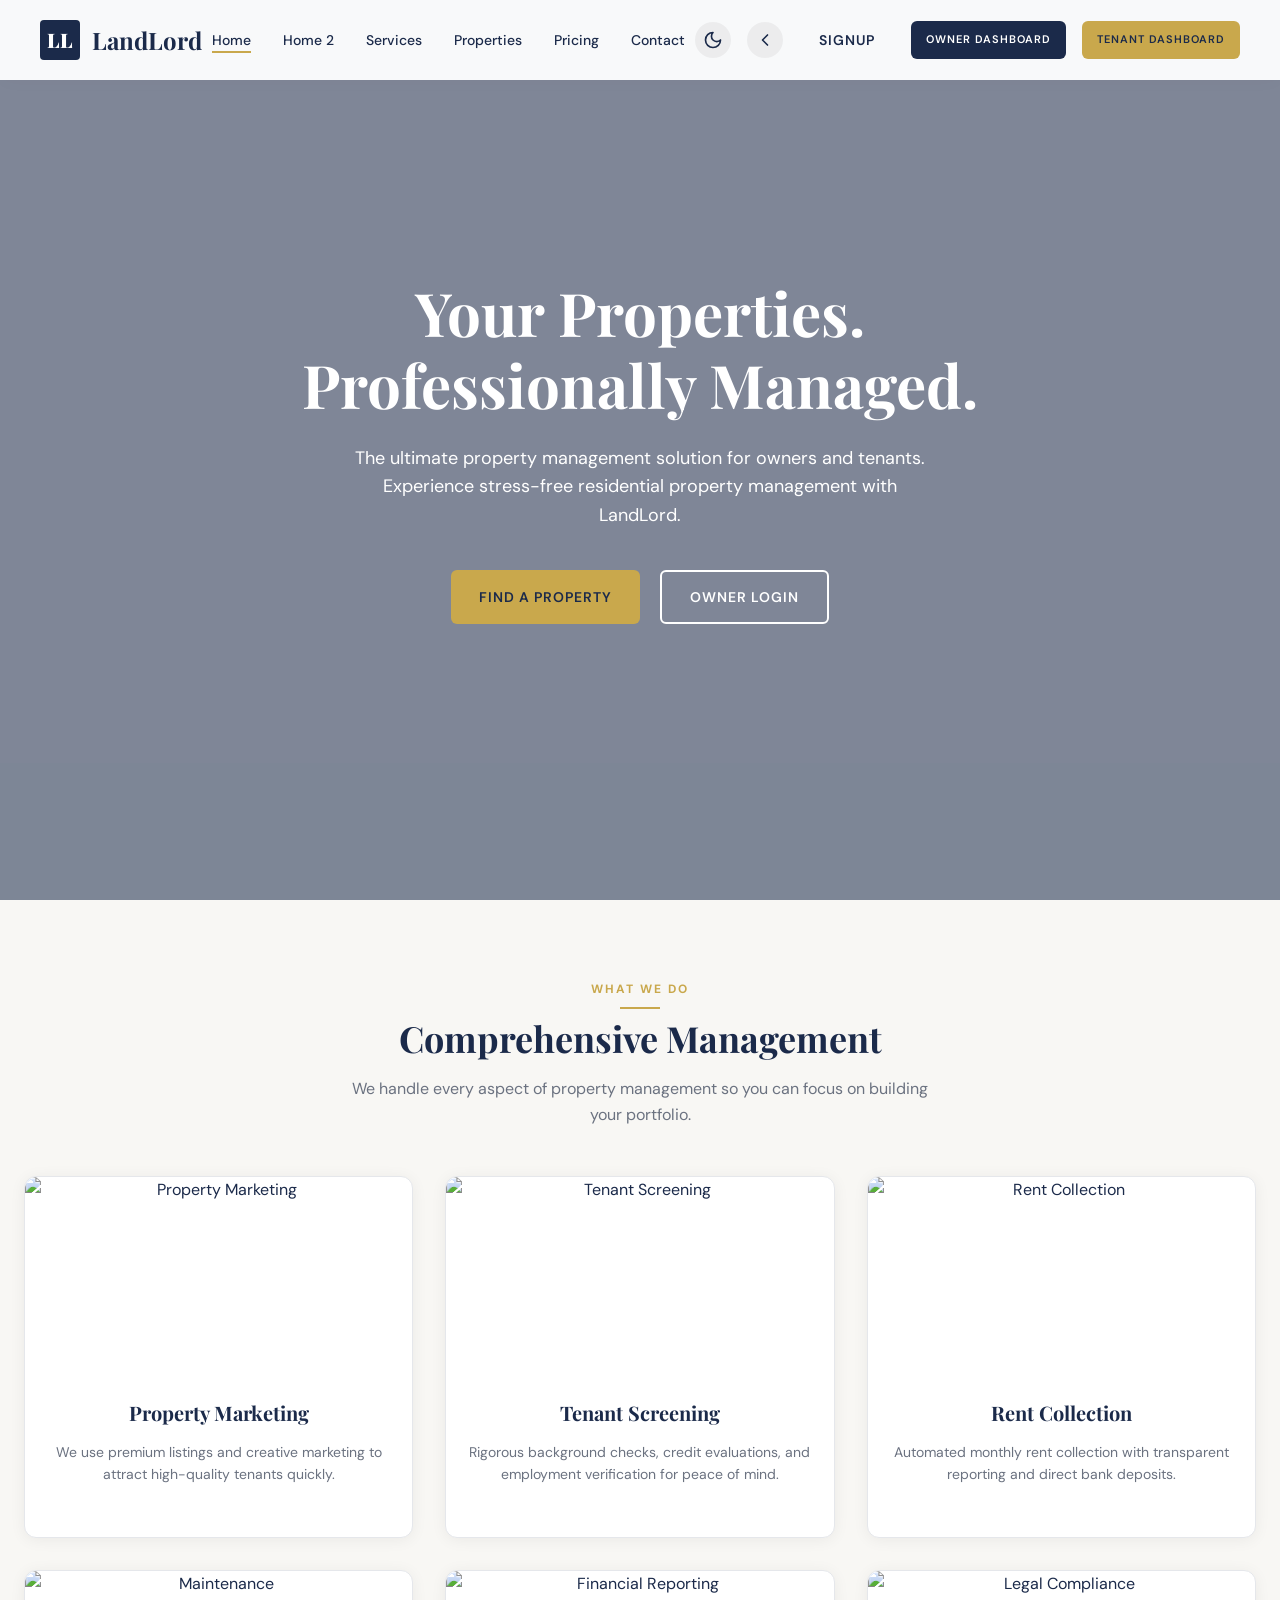
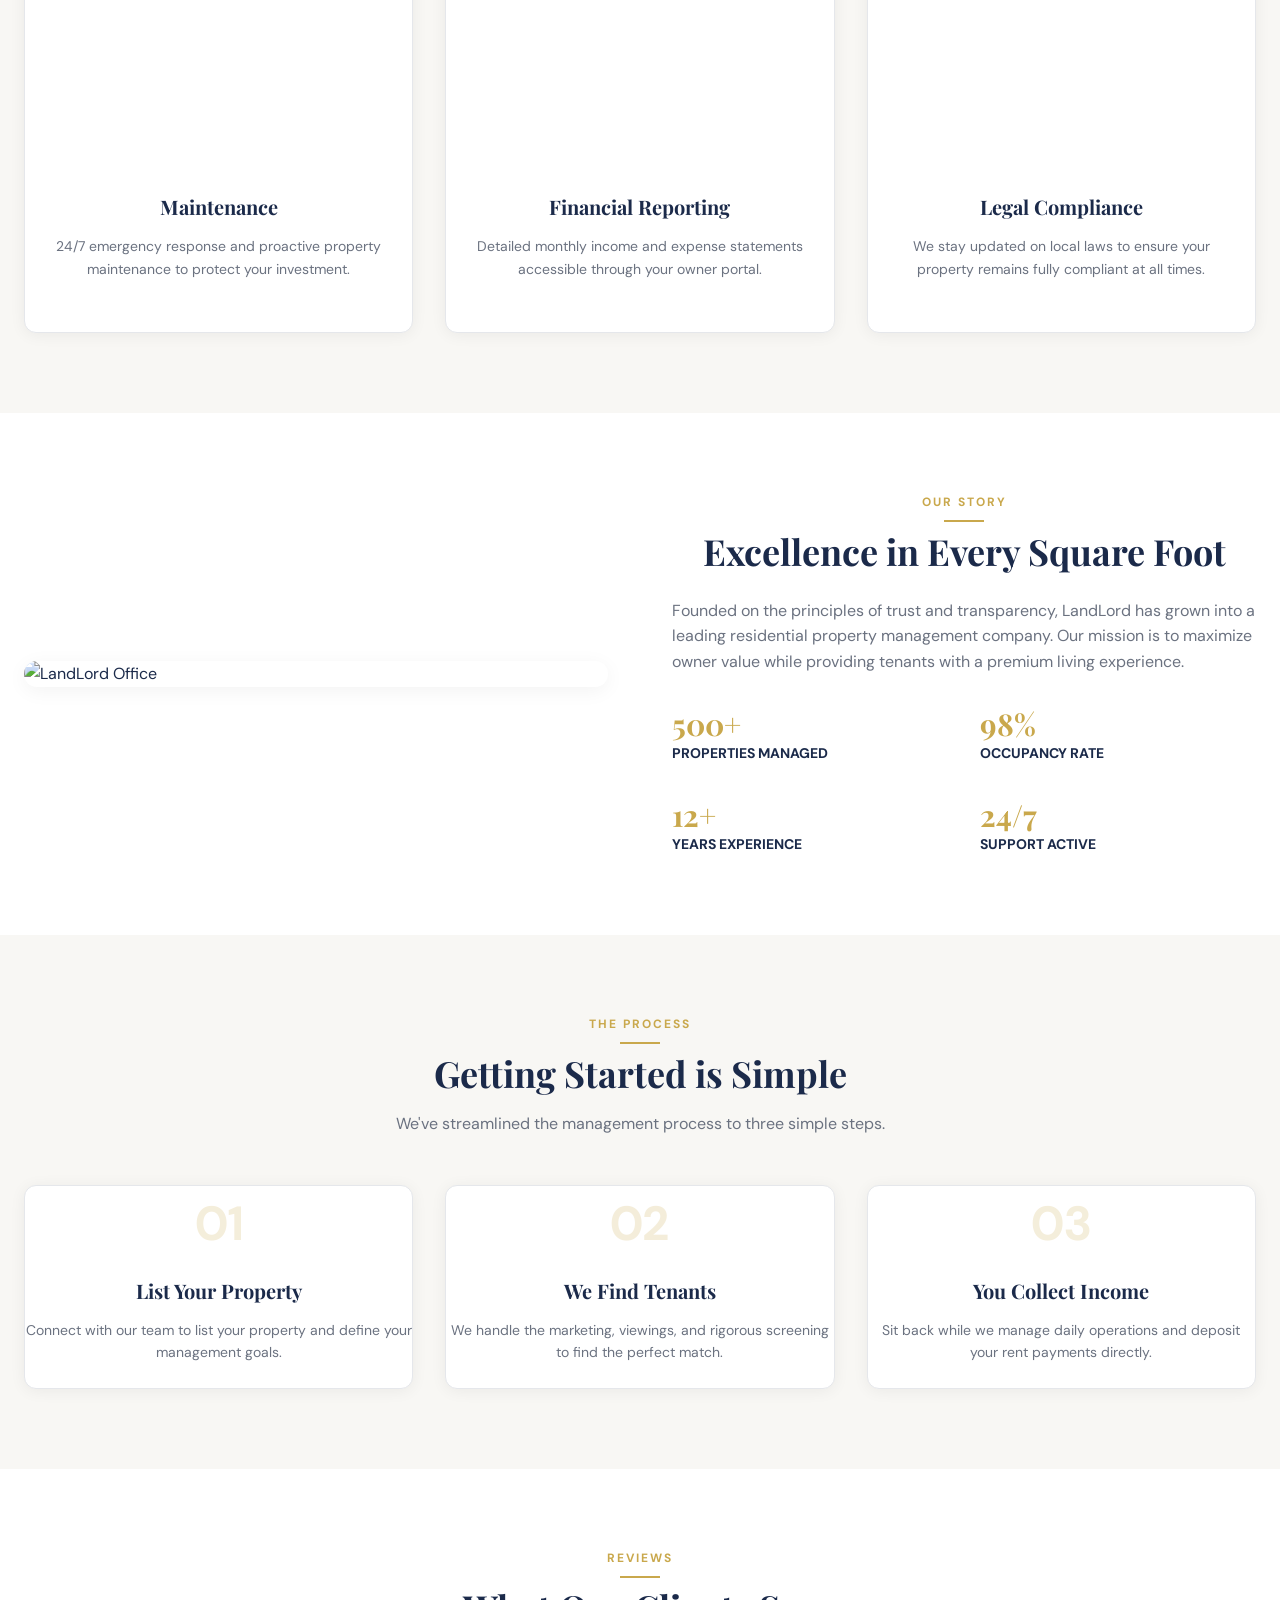
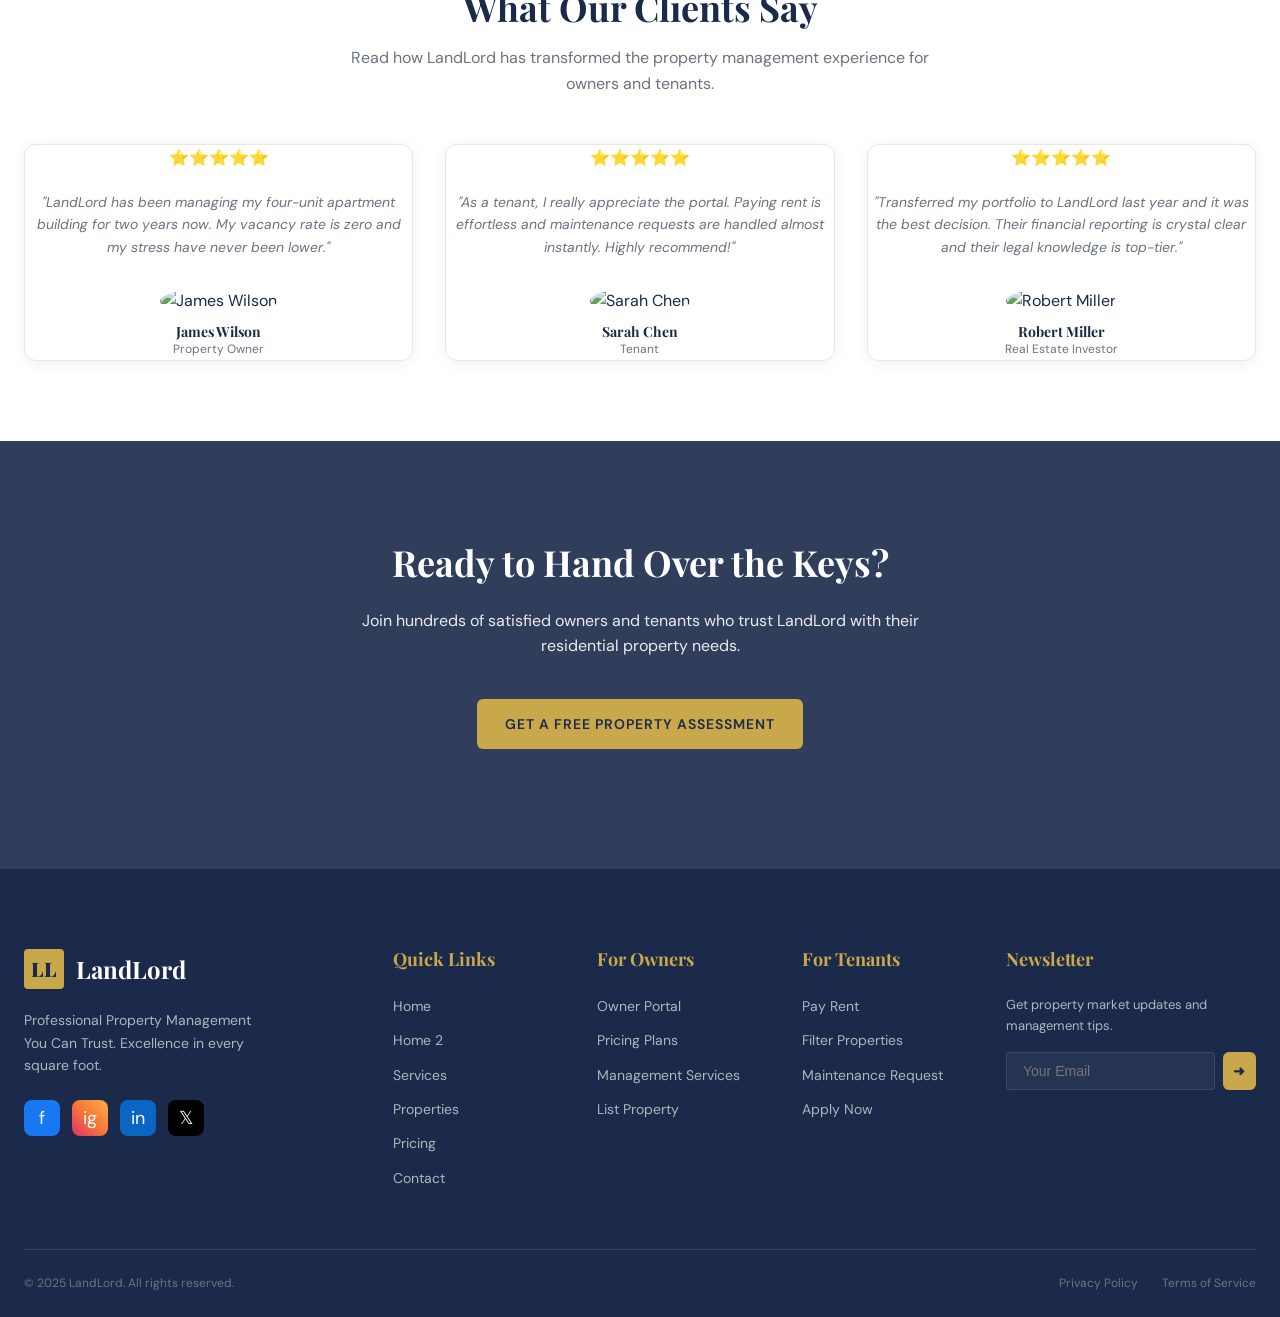
==== commit 0ddfb428: "changes" ====
--- a/index.html
+++ b/index.html
@@ -7,6 +7,21 @@
     <title>LandLord — Professional Property Management</title>
     <!-- CSS -->
     <link rel="stylesheet" href="css/style.css">
+    <style>
+        @media (max-width: 480px) {
+            .hero-btns {
+                flex-direction: column;
+                align-items: center;
+                gap: 12px;
+            }
+
+            .hero-btns .btn {
+                width: 100%;
+                max-width: 280px;
+                text-align: center;
+            }
+        }
+    </style>
 </head>
 
 <body>
@@ -23,6 +38,7 @@
                 <li><a href="home2.html" class="nav-link">Home 2</a></li>
                 <li><a href="services.html" class="nav-link">Services</a></li>
                 <li><a href="properties.html" class="nav-link">Properties</a></li>
+                <li><a href="pricing.html" class="nav-link">Pricing</a></li>
                 <li><a href="contact.html" class="nav-link">Contact</a></li>
             </ul>
 
@@ -77,6 +93,7 @@
             <a href="home2.html" class="nav-link">Home 2</a>
             <a href="services.html" class="nav-link">Services</a>
             <a href="properties.html" class="nav-link">Properties</a>
+            <a href="pricing.html" class="nav-link">Pricing</a>
             <a href="contact.html" class="nav-link">Contact</a>
             <hr style="border: 0; border-top: 1px solid var(--border-color);">
             <a href="register.html" class="btn btn-outline">Signup</a>
@@ -88,12 +105,12 @@
     <main>
         <!-- Section 1: Hero -->
         <section class="hero"
-            style="background-image: url('https://images.unsplash.com/photo-1570129477492-45c003edd2be?ixlib=rb-4.0.3&auto=format&fit=crop&w=1920&q=80');">
+            style="background-image: url('https://images.unsplash.com/photo-1570129477492-45c003edd2be?ixlib=rb-4.0.3&auto=format&fit=crop&w=1920&q=80'); text-align: center; justify-content: center;">
             <div class="container hero-content">
                 <h1 class="hero-title">Your Properties.<br>Professionally Managed.</h1>
-                <p class="hero-description">The ultimate property management solution for owners and tenants. Experience
+                <p class="hero-description" style="margin: 0 auto 40px;">The ultimate property management solution for owners and tenants. Experience
                     stress-free residential property management with LandLord.</p>
-                <div class="hero-btns">
+                <div class="hero-btns" style="justify-content: center;">
                     <a href="properties.html" class="btn btn-gold">Find a Property</a>
                     <a href="login.html" class="btn btn-outline" style="color: white; border-color: white;">Owner
                         Login</a>
@@ -116,7 +133,7 @@
                                 alt="Property Marketing" class="card-img" />
                         </div>
                         <div class="card-body">
-                            <div class="card-icon">🏠</div>
+                            <!-- <div class="card-icon">🏠</div> -->
                             <h3 class="card-title">Property Marketing</h3>
                             <p class="card-text">We use premium listings and creative marketing to attract high-quality
                                 tenants quickly.</p>
@@ -129,7 +146,7 @@
                                 alt="Tenant Screening" class="card-img" />
                         </div>
                         <div class="card-body">
-                            <div class="card-icon">🔍</div>
+                            <!-- <div class="card-icon">🔍</div> -->
                             <h3 class="card-title">Tenant Screening</h3>
                             <p class="card-text">Rigorous background checks, credit evaluations, and employment
                                 verification for peace of mind.</p>
@@ -142,7 +159,7 @@
                                 alt="Rent Collection" class="card-img" />
                         </div>
                         <div class="card-body">
-                            <div class="card-icon">💰</div>
+                            <!-- <div class="card-icon">💰</div> -->
                             <h3 class="card-title">Rent Collection</h3>
                             <p class="card-text">Automated monthly rent collection with transparent reporting and direct
                                 bank deposits.</p>
@@ -155,7 +172,7 @@
                                 alt="Maintenance" class="card-img" />
                         </div>
                         <div class="card-body">
-                            <div class="card-icon">🛠️</div>
+                            <!-- <div class="card-icon">🛠️</div> -->
                             <h3 class="card-title">Maintenance</h3>
                             <p class="card-text">24/7 emergency response and proactive property maintenance to protect
                                 your investment.</p>
@@ -168,7 +185,7 @@
                                 alt="Financial Reporting" class="card-img" />
                         </div>
                         <div class="card-body">
-                            <div class="card-icon">📊</div>
+                            <!-- <div class="card-icon">📊</div> -->
                             <h3 class="card-title">Financial Reporting</h3>
                             <p class="card-text">Detailed monthly income and expense statements accessible through your
                                 owner portal.</p>
@@ -181,7 +198,7 @@
                                 alt="Legal Compliance" class="card-img" />
                         </div>
                         <div class="card-body">
-                            <div class="card-icon">⚖️</div>
+                            <!-- <div class="card-icon">⚖️</div> -->
                             <h3 class="card-title">Legal Compliance</h3>
                             <p class="card-text">We stay updated on local laws to ensure your property remains fully
                                 compliant at all times.</p>
@@ -351,9 +368,6 @@
 
     <!-- Footer -->
 
-    </section>
-
-    <div style="height: 60px; background: var(--bg-base);"></div>
 
 
     <footer>
@@ -381,6 +395,7 @@
                         <a href="home2.html" class="footer-nav-link">Home 2</a>
                         <a href="services.html" class="footer-nav-link">Services</a>
                         <a href="properties.html" class="footer-nav-link">Properties</a>
+                        <a href="pricing.html" class="footer-nav-link">Pricing</a>
                         <a href="contact.html" class="footer-nav-link">Contact</a>
                     </div>
                 </div>
@@ -389,7 +404,7 @@
                     <h4 class="footer-title">For Owners</h4>
                     <div class="footer-links">
                         <a href="login.html" class="footer-nav-link">Owner Portal</a>
-                        <a href="services.html" class="footer-nav-link">Pricing Plans</a>
+                        <a href="pricing.html" class="footer-nav-link">Pricing Plans</a>
                         <a href="services.html" class="footer-nav-link">Management Services</a>
                         <a href="register.html" class="footer-nav-link">List Property</a>
                     </div>
--- a/css/style.css
+++ b/css/style.css
@@ -208,7 +208,7 @@
   align-items: center;
 }
 
-/* Light mode - Transparent initially */
+/* Light mode - Transparent initially on mobile */
 [data-theme="light"] .navbar {
   background: transparent;
 }
@@ -220,10 +220,19 @@
   box-shadow: 0 2px 20px rgba(0, 0, 0, 0.08);
 }
 
-/* Dark mode - ALWAYS solid at 1440px web view only */
+/* Light mode - ALWAYS solid at 1440px web view */
+@media (min-width: 1025px) {
+  [data-theme="light"] .navbar {
+    background: var(--bg-nav);
+    box-shadow: 0 2px 20px rgba(0, 0, 0, 0.02);
+  }
+}
+
+/* Dark mode - ALWAYS solid at 1440px web view */
 @media (min-width: 1025px) {
   [data-theme="dark"] .navbar {
     background: #0f0f0f;
+    box-shadow: 0 2px 20px rgba(0, 0, 0, 0.4);
   }
 }
 
@@ -231,7 +240,7 @@
 [data-theme="dark"] .navbar.scrolled {
   background: rgba(15, 15, 15, 0.97);
   backdrop-filter: blur(12px);
-  box-shadow: 0 2px 20px rgba(0, 0, 0, 0.4);
+  box-shadow: 0 2px 20px rgba(0, 0, 0, 0.6);
 }
 
 .nav-container {
@@ -664,11 +673,15 @@
     text-align: left;
     gap: 32px;
   }
+
   .about-grid .about-content {
-    order: -1; /* text on left */
-  }
+    order: -1;
+    /* text on left */
+  }
+
   .about-grid .about-image {
-    order: 1; /* image on right */
+    order: 1;
+    /* image on right */
   }
 }
 
@@ -688,7 +701,8 @@
 
 @media (max-width: 768px) {
   .ecosystem-grid {
-    grid-template-columns: 1fr 1fr; /* Keep 2-col in tab */
+    grid-template-columns: 1fr 1fr;
+    /* Keep 2-col in tab */
   }
 }
 
@@ -701,7 +715,8 @@
 
 @media (max-width: 768px) {
   .why-inner-grid {
-    grid-template-columns: 1fr 1fr; /* Stay 2-col in tab */
+    grid-template-columns: 1fr 1fr;
+    /* Stay 2-col in tab */
   }
 }
 
@@ -743,10 +758,14 @@
 /* Responsive Grid */
 @media (min-width: 1440px) {
   .card-grid {
-    grid-template-columns: repeat(4, 1fr);
+    grid-template-columns: repeat(3, 1fr);
   }
 
   .card-grid.three-col {
+    grid-template-columns: repeat(3, 1fr);
+  }
+
+  .services-grid {
     grid-template-columns: repeat(3, 1fr);
   }
 
@@ -846,11 +865,13 @@
   }
 
   .about-grid .about-content {
-    order: 1 !important; /* text below image */
+    order: 1 !important;
+    /* text below image */
   }
 
   .about-grid .about-image {
-    order: -1 !important; /* image on top */
+    order: -1 !important;
+    /* image on top */
   }
 
   .ecosystem-grid {
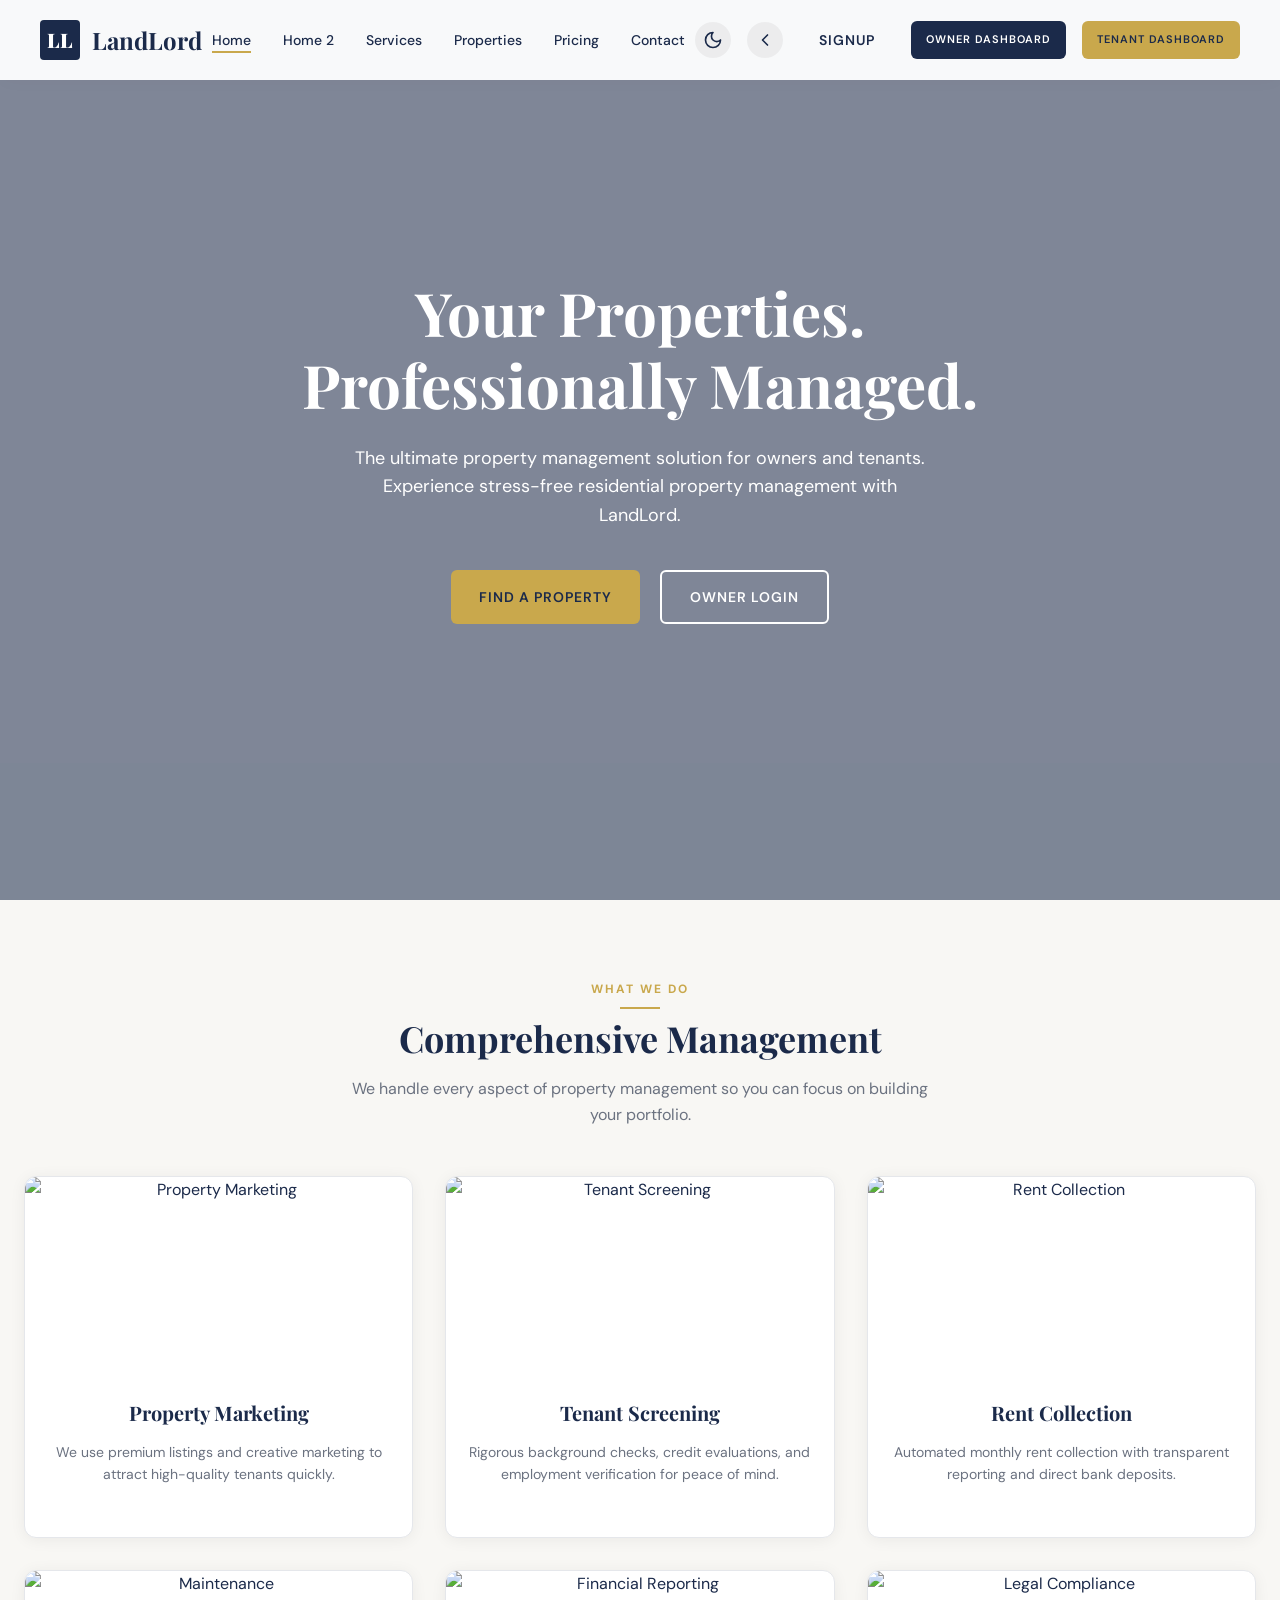
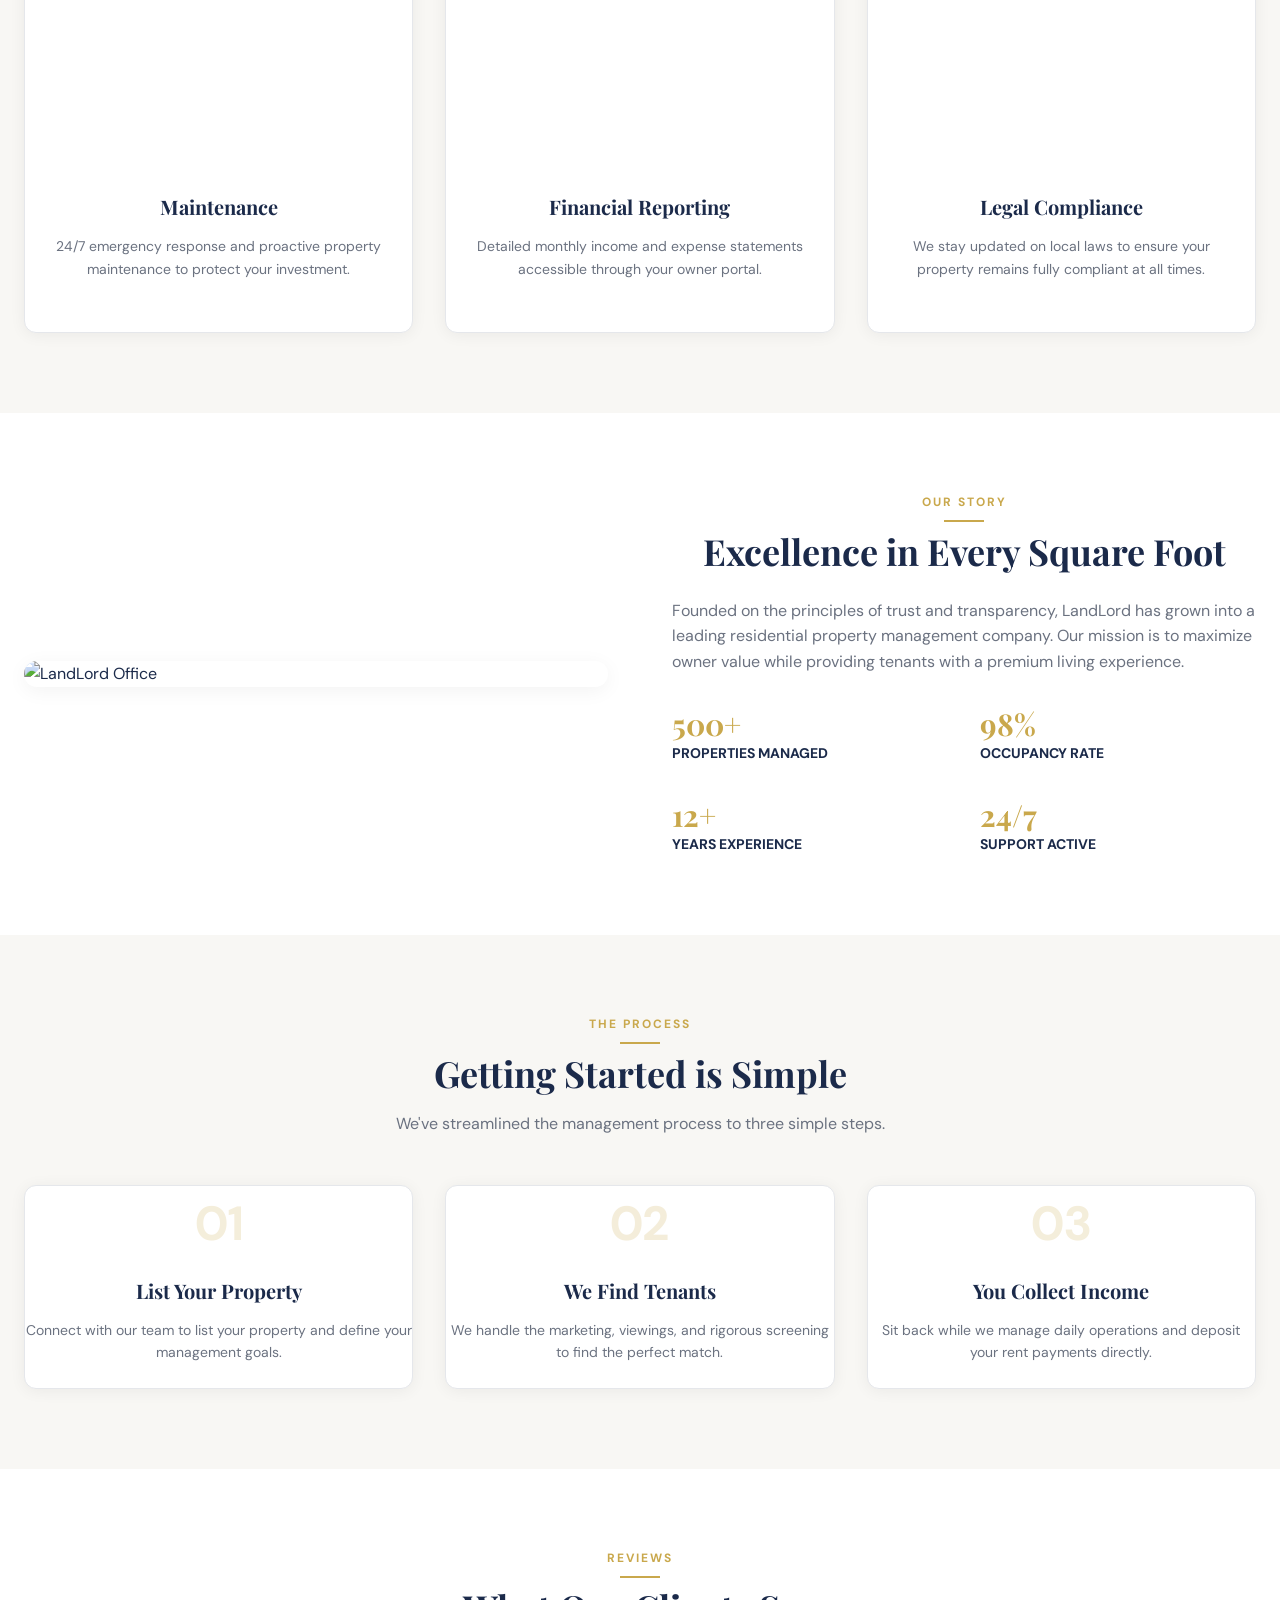
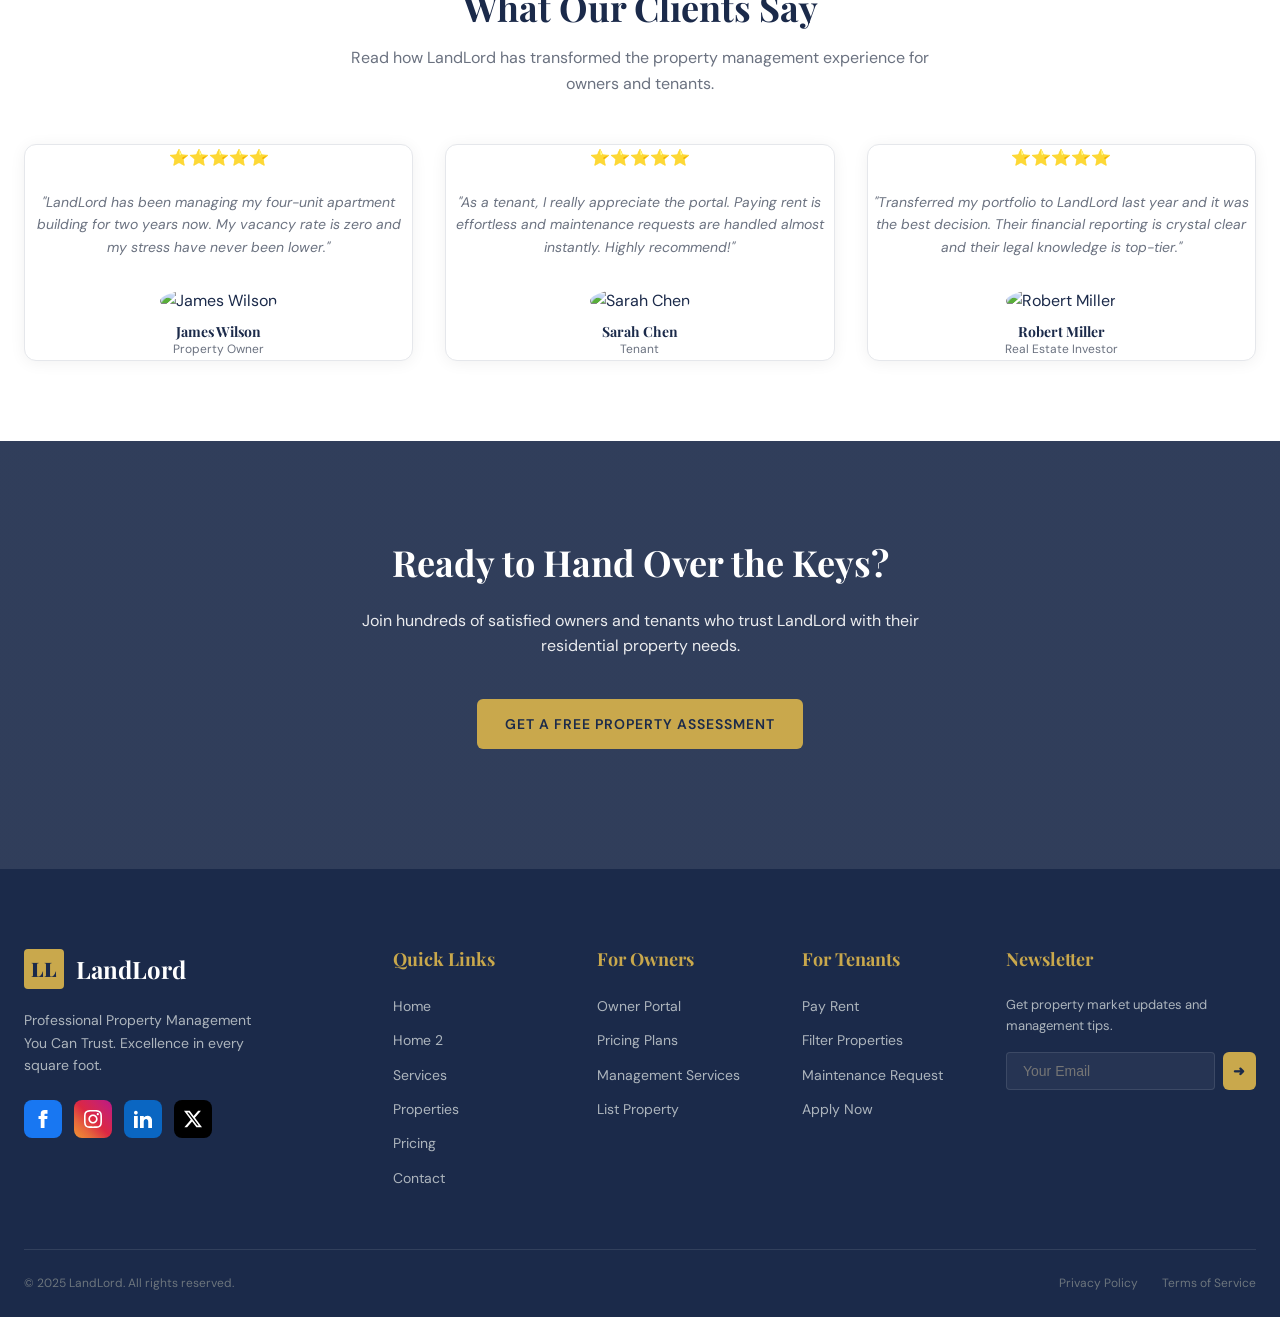
==== commit 285f6bec: "scroll" ====
--- a/index.html
+++ b/index.html
@@ -20,6 +20,15 @@
                 max-width: 280px;
                 text-align: center;
             }
+        }
+
+        .social-icon {
+            transition: all 0.3s ease !important;
+        }
+
+        .social-icon:hover {
+            opacity: 0.85 !important;
+            transform: translateY(-3px) !important;
         }
     </style>
 </head>
@@ -381,10 +390,38 @@
                     <p class="footer-tagline">Professional Property Management You Can Trust. Excellence in every square
                         foot.</p>
                     <div class="social-links">
-                        <a href="#" class="social-icon fb" title="Facebook">f</a>
-                        <a href="#" class="social-icon ig" title="Instagram">ig</a>
-                        <a href="#" class="social-icon ln" title="LinkedIn">in</a>
-                        <a href="#" class="social-icon tw" title="Twitter">𝕏</a>
+                        <a href="#" class="social-icon fb" title="Facebook"
+                            style="background: #1877F2; width: 38px; height: 38px; border-radius: 8px; display: flex; align-items: center; justify-content: center;">
+                            <svg xmlns="http://www.w3.org/2000/svg" width="18" height="18" viewBox="0 0 24 24"
+                                fill="white">
+                                <path
+                                    d="M9 8H6v4h3v12h5V12h3.642L18 8h-4V6.333C14 5.378 14.192 5 15.115 5H18V0h-3.808C10.596 0 9 1.583 9 4.615V8z" />
+                            </svg>
+                        </a>
+                        <a href="#" class="social-icon ig" title="Instagram"
+                            style="background: linear-gradient(45deg, #f09433, #e6683c, #dc2743, #cc2366, #bc1888); width: 38px; height: 38px; border-radius: 8px; display: flex; align-items: center; justify-content: center;">
+                            <svg xmlns="http://www.w3.org/2000/svg" width="18" height="18" viewBox="0 0 24 24"
+                                fill="white">
+                                <path
+                                    d="M12 2.163c3.204 0 3.584.012 4.85.07 3.252.148 4.771 1.691 4.919 4.919.058 1.265.069 1.645.069 4.849 0 3.205-.012 3.584-.069 4.849-.149 3.225-1.664 4.771-4.919 4.919-1.266.058-1.644.07-4.85.07-3.204 0-3.584-.012-4.849-.07-3.26-.149-4.771-1.699-4.919-4.92-.058-1.265-.07-1.644-.07-4.849 0-3.204.013-3.583.07-4.849.149-3.227 1.664-4.771 4.919-4.919 1.266-.057 1.645-.069 4.849-.069zm0-2.163c-3.259 0-3.667.014-4.947.072-4.358.2-6.78 2.618-6.98 6.98-.059 1.281-.073 1.689-.073 4.948 0 3.259.014 3.668.072 4.948.2 4.358 2.618 6.78 6.98 6.98 1.281.058 1.689.072 4.948.072 3.259 0 3.668-.014 4.948-.072 4.354-.2 6.782-2.618 6.979-6.98.059-1.28.073-1.689.073-4.948 0-3.259-.014-3.667-.072-4.947-.196-4.354-2.617-6.78-6.979-6.98-1.281-.059-1.69-.073-4.949-.073zm0 5.838c-3.403 0-6.162 2.759-6.162 6.162s2.759 6.163 6.162 6.163 6.162-2.759 6.162-6.163c0-3.403-2.759-6.162-6.162-6.162zm0 10.162c-2.209 0-4-1.79-4-4 0-2.209 1.791-4 4-4s4 1.791 4 4c0 2.21-1.791 4-4 4zm6.406-11.845c.796 0 1.441.645 1.441 1.44s-.645 1.44-1.441 1.44c-.795 0-1.439-.645-1.439-1.44s.644-1.44 1.439-1.44z" />
+                            </svg>
+                        </a>
+                        <a href="#" class="social-icon ln" title="LinkedIn"
+                            style="background: #0A66C2; width: 38px; height: 38px; border-radius: 8px; display: flex; align-items: center; justify-content: center;">
+                            <svg xmlns="http://www.w3.org/2000/svg" width="18" height="18" viewBox="0 0 24 24"
+                                fill="white">
+                                <path
+                                    d="M4.98 3.5c0 1.381-1.11 2.5-2.48 2.5s-2.48-1.119-2.48-2.5c0-1.38 1.11-2.5 2.48-2.5s2.48 1.12 2.48 2.5zm.02 4.5h-5v16h5v-16zm7.982 0h-4.968v16h4.969v-8.399c0-4.67 6.029-5.052 6.029 0v8.399h4.988v-10.131c0-7.88-8.922-7.593-11.018-3.714v-2.155z" />
+                            </svg>
+                        </a>
+                        <a href="#" class="social-icon tw" title="X (Twitter)"
+                            style="background: #000000; width: 38px; height: 38px; border-radius: 8px; display: flex; align-items: center; justify-content: center;">
+                            <svg xmlns="http://www.w3.org/2000/svg" width="18" height="18" viewBox="0 0 24 24"
+                                fill="white">
+                                <path
+                                    d="M18.901 1.153h3.68l-8.04 9.19L24 22.846h-7.406l-5.8-7.584-6.638 7.584H.474l8.6-9.83L0 1.154h7.594l5.243 6.932 6.064-6.933zm-1.292 19.494h2.039L6.486 3.24H4.298l13.311 17.407z" />
+                            </svg>
+                        </a>
                     </div>
                 </div>
 
--- a/css/style.css
+++ b/css/style.css
@@ -1011,4 +1011,65 @@
 
 footer {
   margin-top: 0;
+}
+
+/* Back to Top Button */
+.back-to-top {
+  position: fixed;
+  bottom: 30px;
+  right: 30px;
+  width: 48px;
+  height: 48px;
+  border-radius: 50%;
+  background: var(--color-primary);
+  color: white;
+  border: none;
+  display: flex;
+  align-items: center;
+  justify-content: center;
+  cursor: pointer;
+  z-index: 999;
+  opacity: 0;
+  visibility: hidden;
+  transition: all 0.3s cubic-bezier(0.4, 0, 0.2, 1);
+  box-shadow: 0 4px 12px rgba(0, 0, 0, 0.15);
+}
+
+.back-to-top.visible {
+  opacity: 1;
+  visibility: visible;
+}
+
+.back-to-top:hover {
+  background: var(--color-secondary);
+  color: var(--color-primary);
+  transform: translateY(-5px);
+  box-shadow: 0 6px 16px rgba(0, 0, 0, 0.2);
+}
+
+.back-to-top svg {
+  transition: transform 0.3s ease;
+}
+
+.back-to-top:hover svg {
+  transform: scale(1.1);
+}
+
+[data-theme="dark"] .back-to-top {
+  background: var(--color-secondary);
+  color: var(--color-primary);
+}
+
+[data-theme="dark"] .back-to-top:hover {
+  background: white;
+  color: var(--color-primary);
+}
+
+@media (max-width: 768px) {
+  .back-to-top {
+    bottom: 20px;
+    right: 20px;
+    width: 40px;
+    height: 40px;
+  }
 }
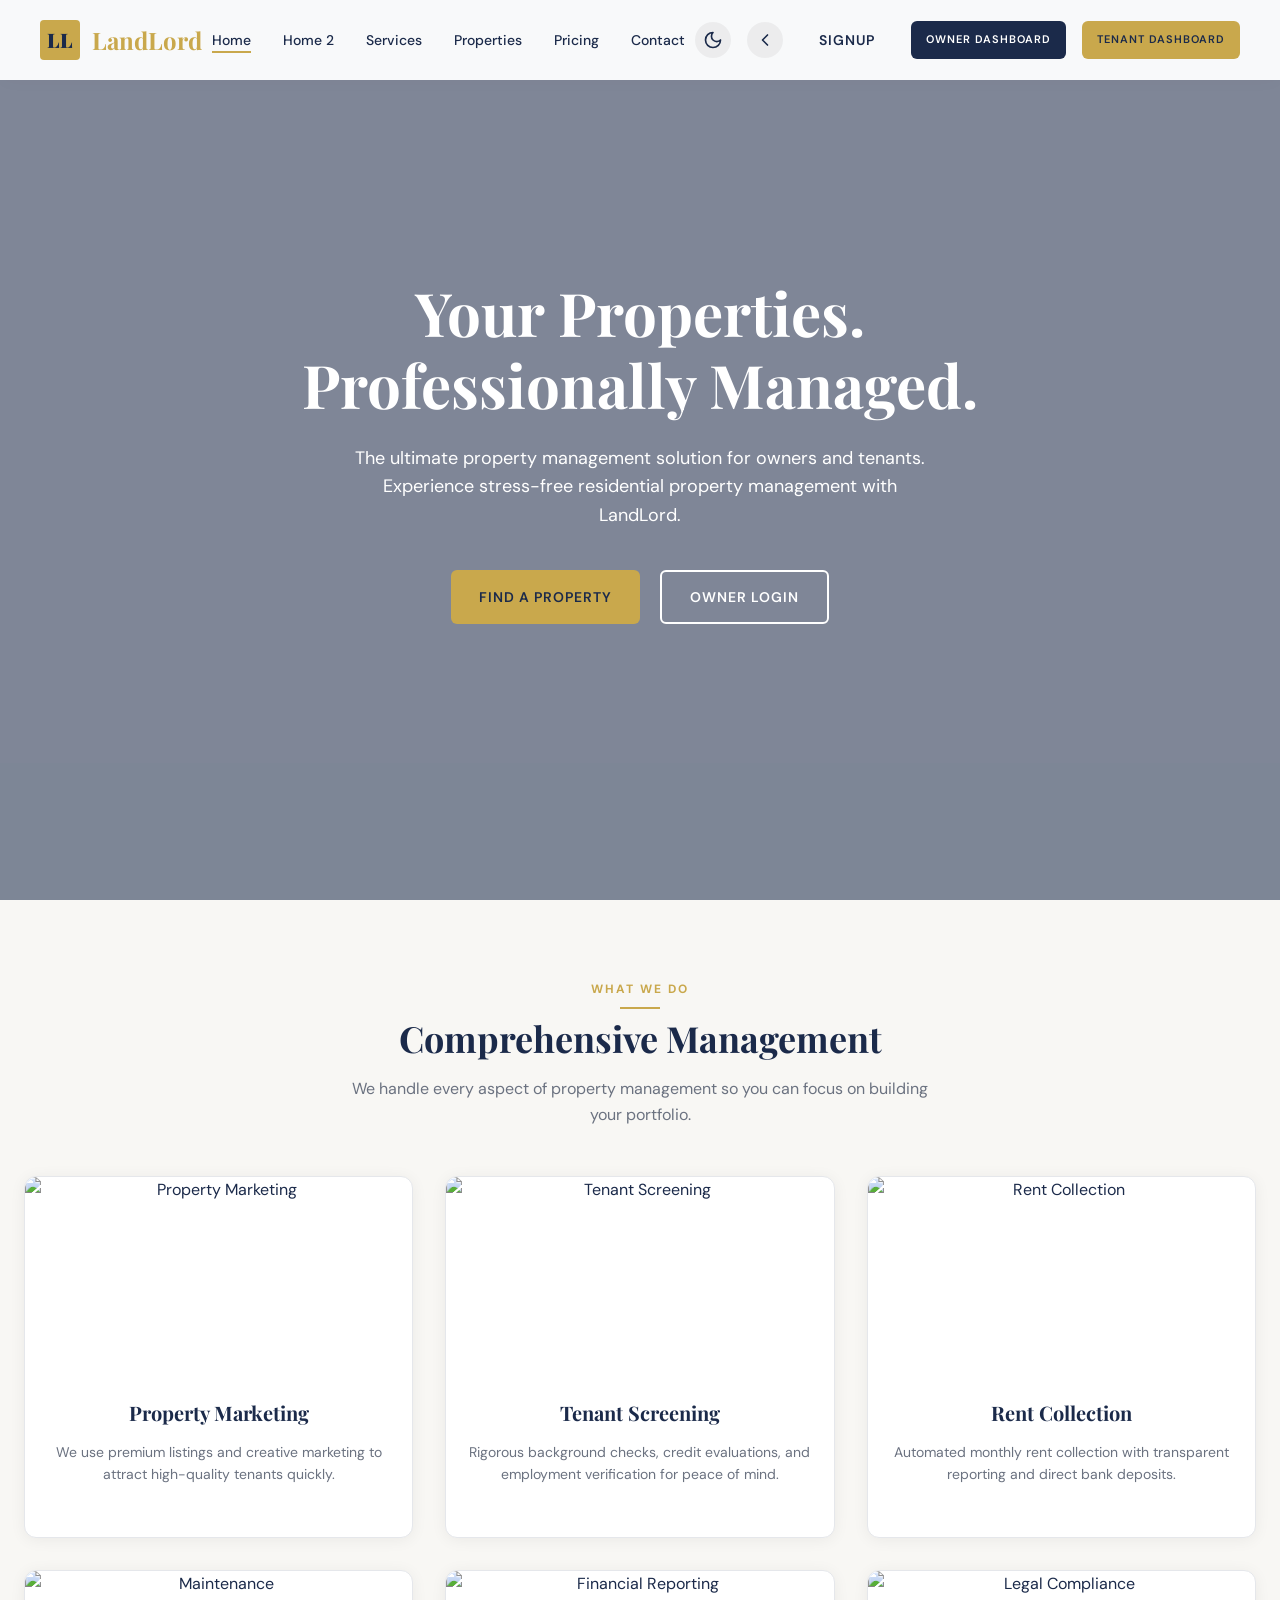
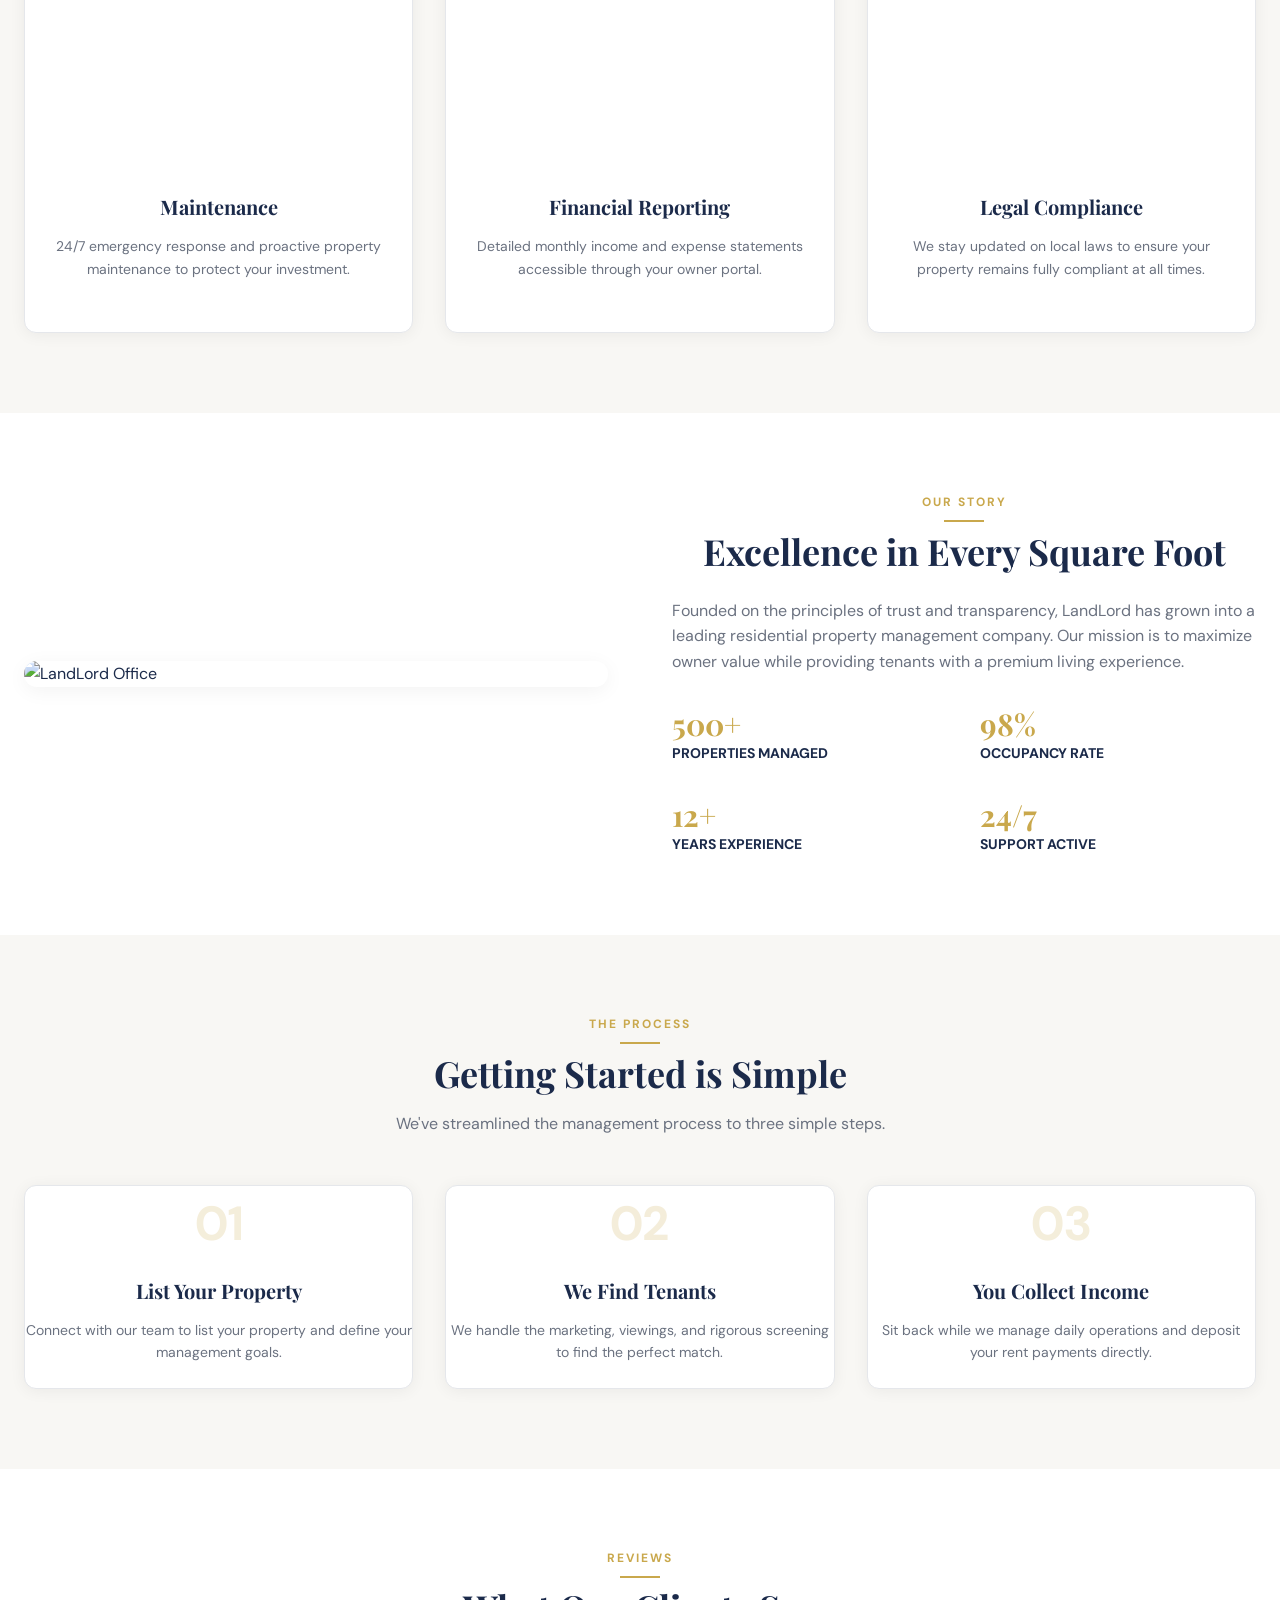
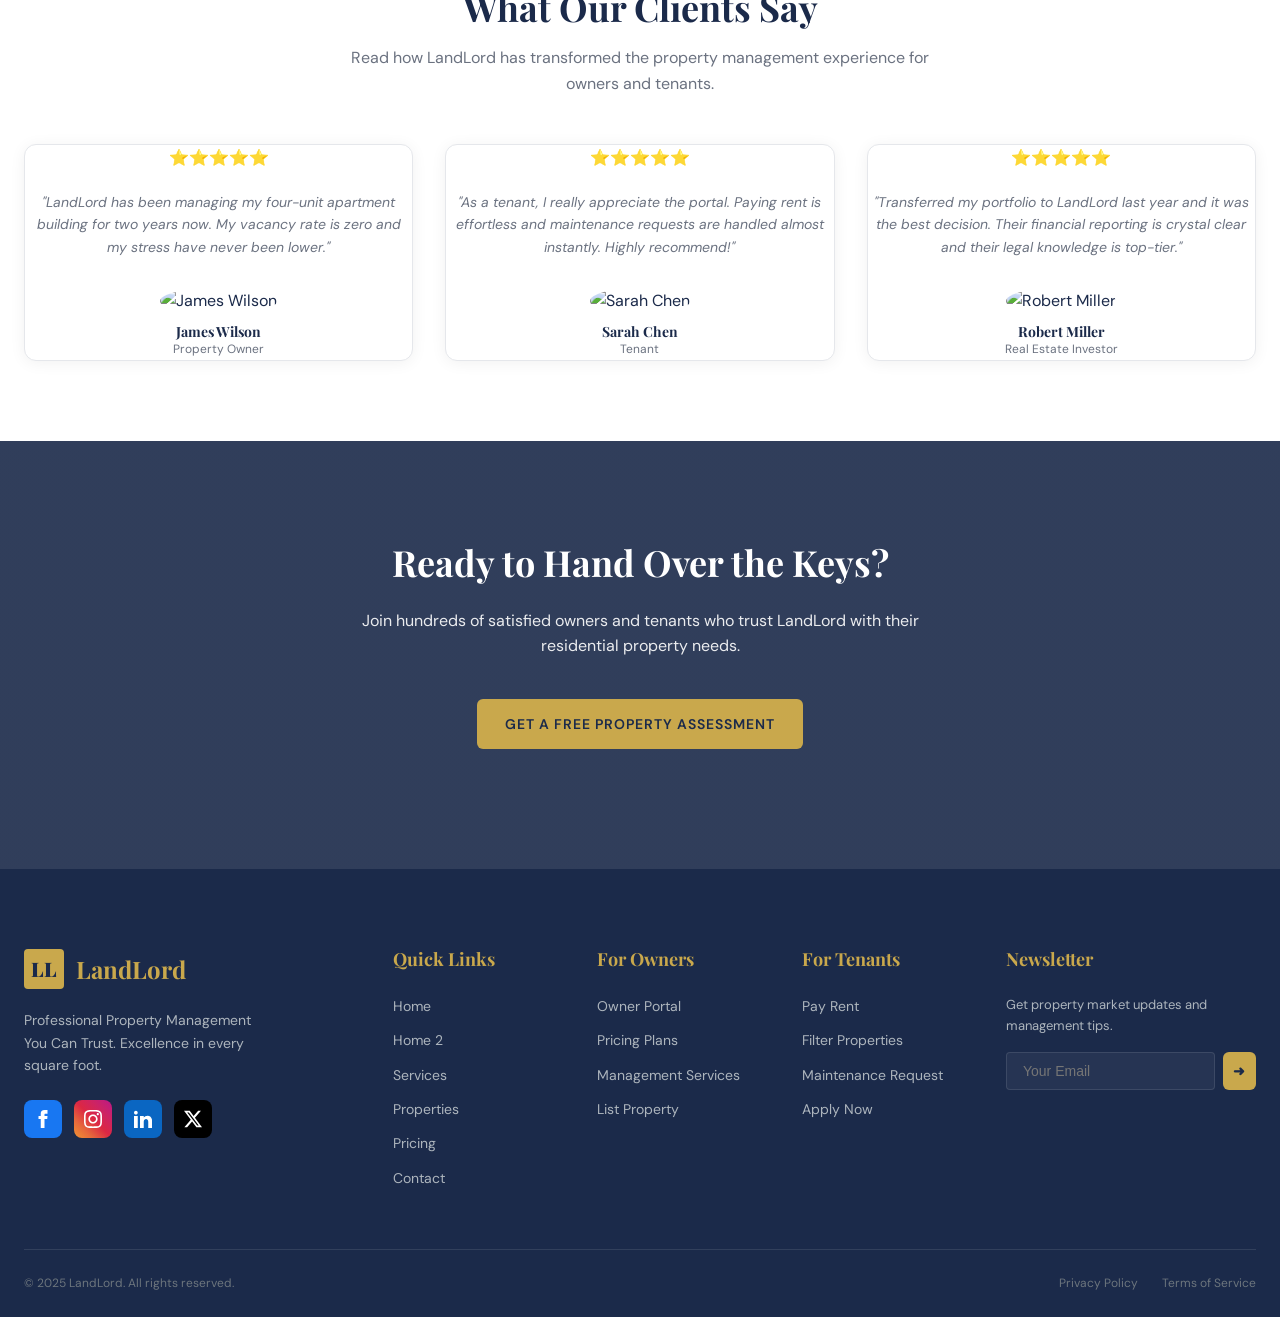
==== commit debfc8e4: "favicon fix" ====
--- a/index.html
+++ b/index.html
@@ -4,6 +4,8 @@
 <head>
     <meta charset="UTF-8">
     <meta name="viewport" content="width=device-width, initial-scale=1.0">
+    <!-- Favicon -->
+    <link rel="icon" type="image/svg+xml" href="images/favicon.svg">
     <title>LandLord — Professional Property Management</title>
     <!-- CSS -->
     <link rel="stylesheet" href="css/style.css">
--- a/css/style.css
+++ b/css/style.css
@@ -260,18 +260,21 @@
   font-family: var(--font-display);
   font-size: var(--text-2xl);
   font-weight: var(--font-weight-bold);
-  color: var(--color-primary);
-}
-
-[data-theme="dark"] .logo {
-  color: var(--color-secondary);
+}
+
+.logo span {
+  color: #C9A84C !important;
+}
+
+[data-theme="dark"] .logo span {
+  color: #C9A84C !important;
 }
 
 .logo-monogram {
   width: 40px;
   height: 40px;
-  background: var(--color-primary);
-  color: white;
+  background: #C9A84C !important;
+  color: #1B2A4A !important;
   display: flex;
   align-items: center;
   justify-content: center;
@@ -281,8 +284,8 @@
 }
 
 [data-theme="dark"] .logo-monogram {
-  background: var(--color-secondary);
-  color: var(--color-primary);
+  background: #C9A84C !important;
+  color: #1B2A4A !important;
 }
 
 .nav-links {
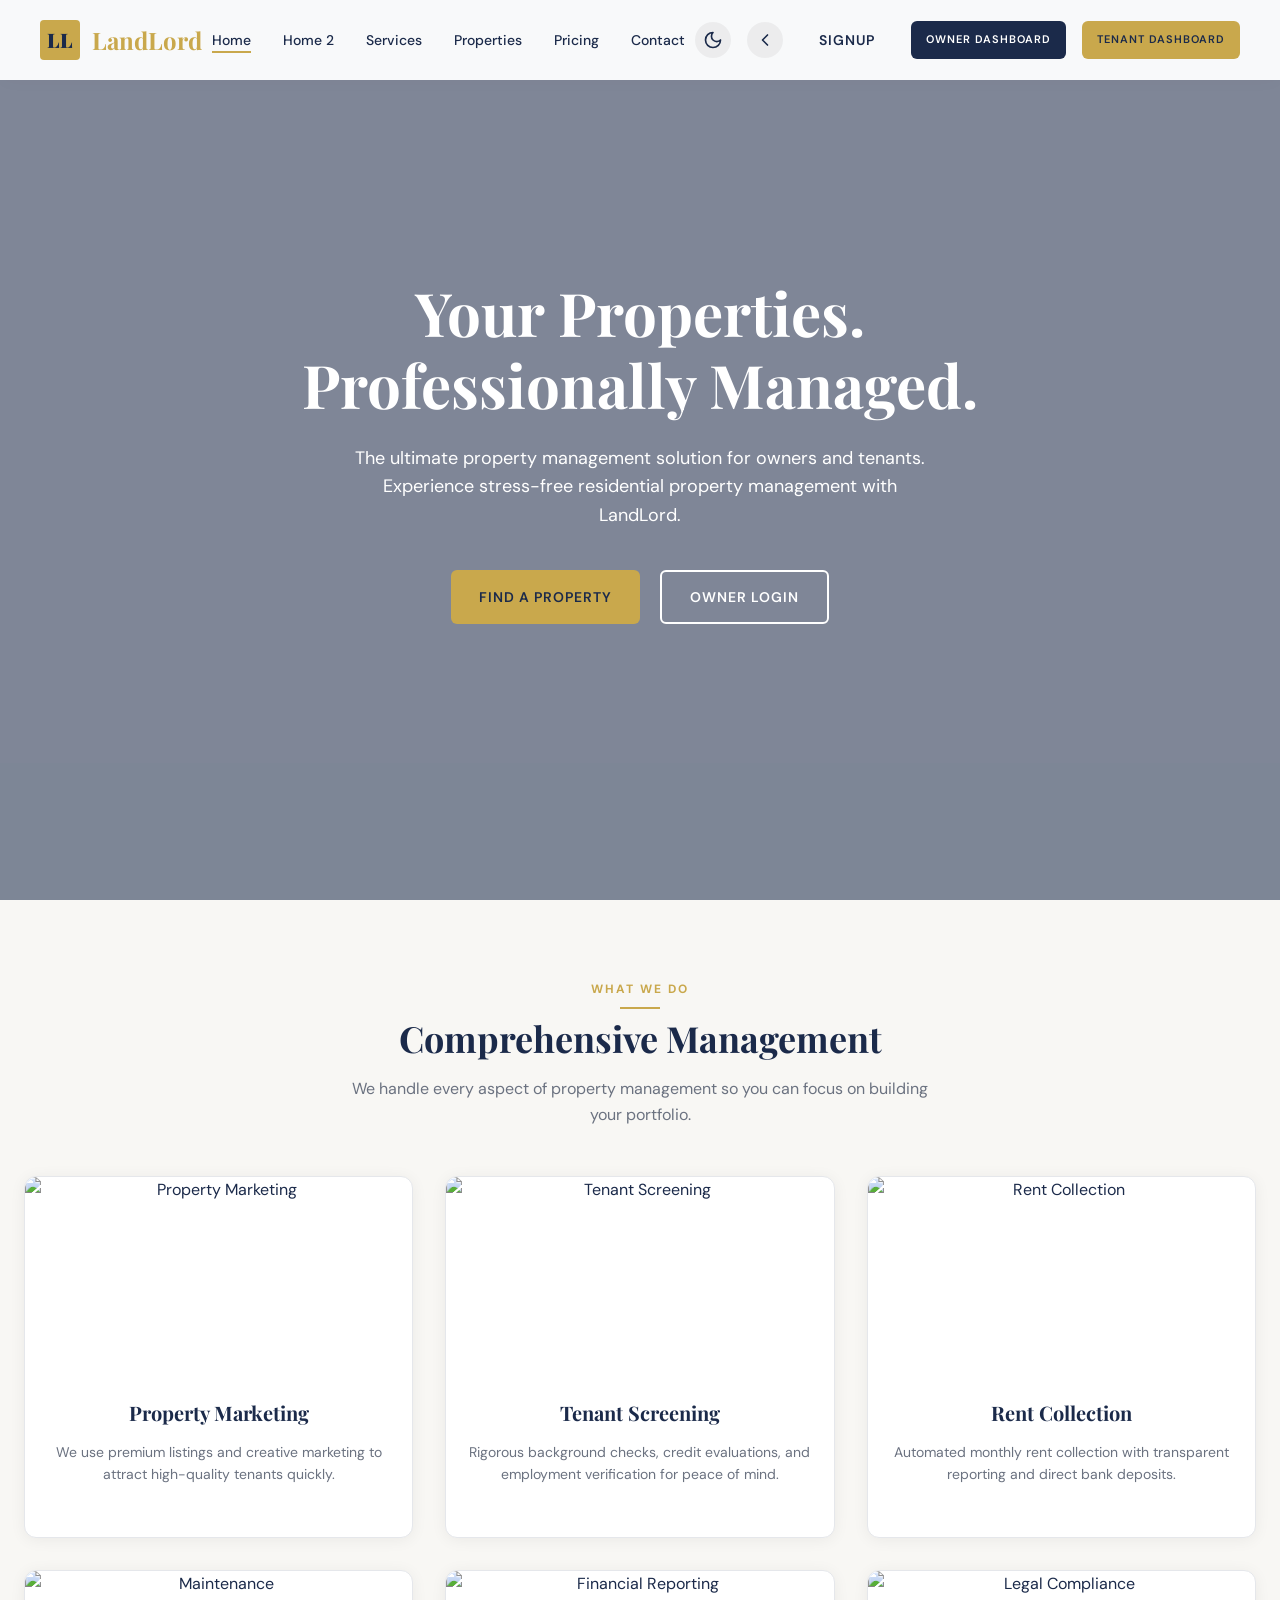
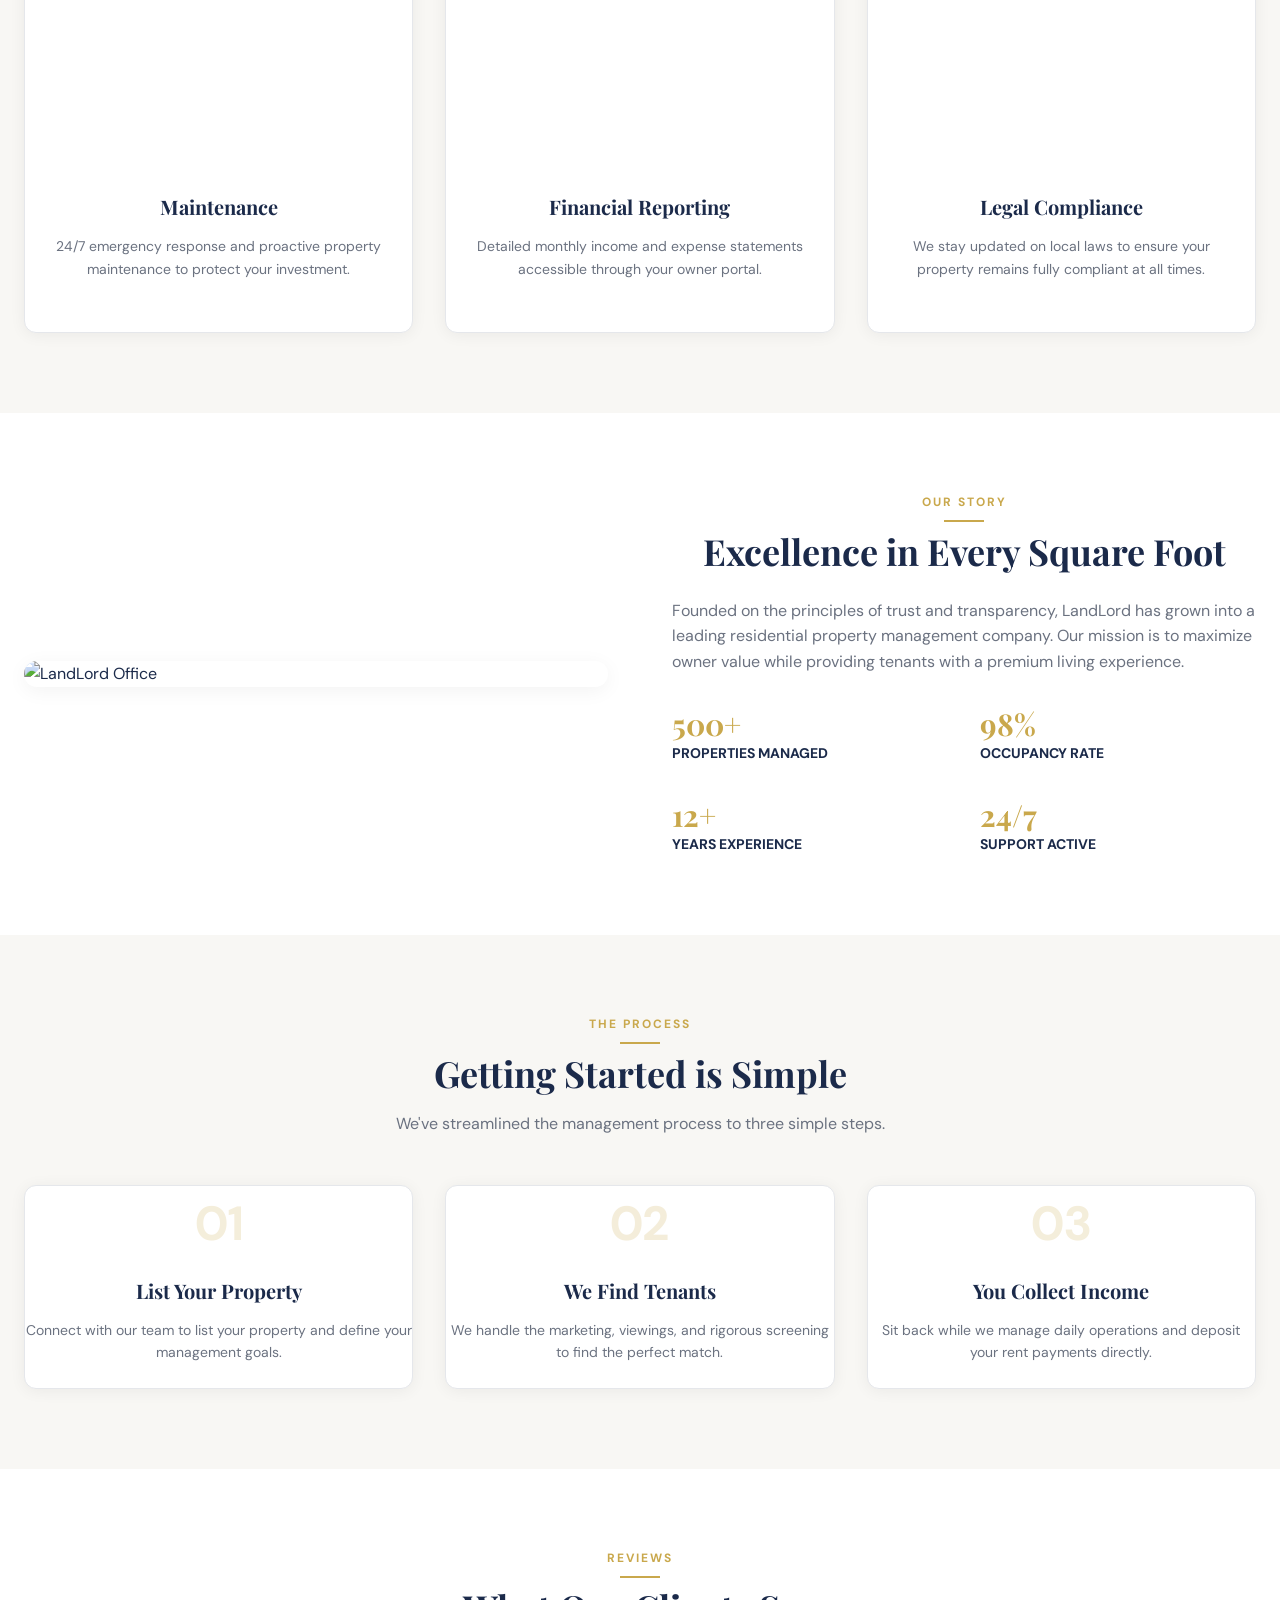
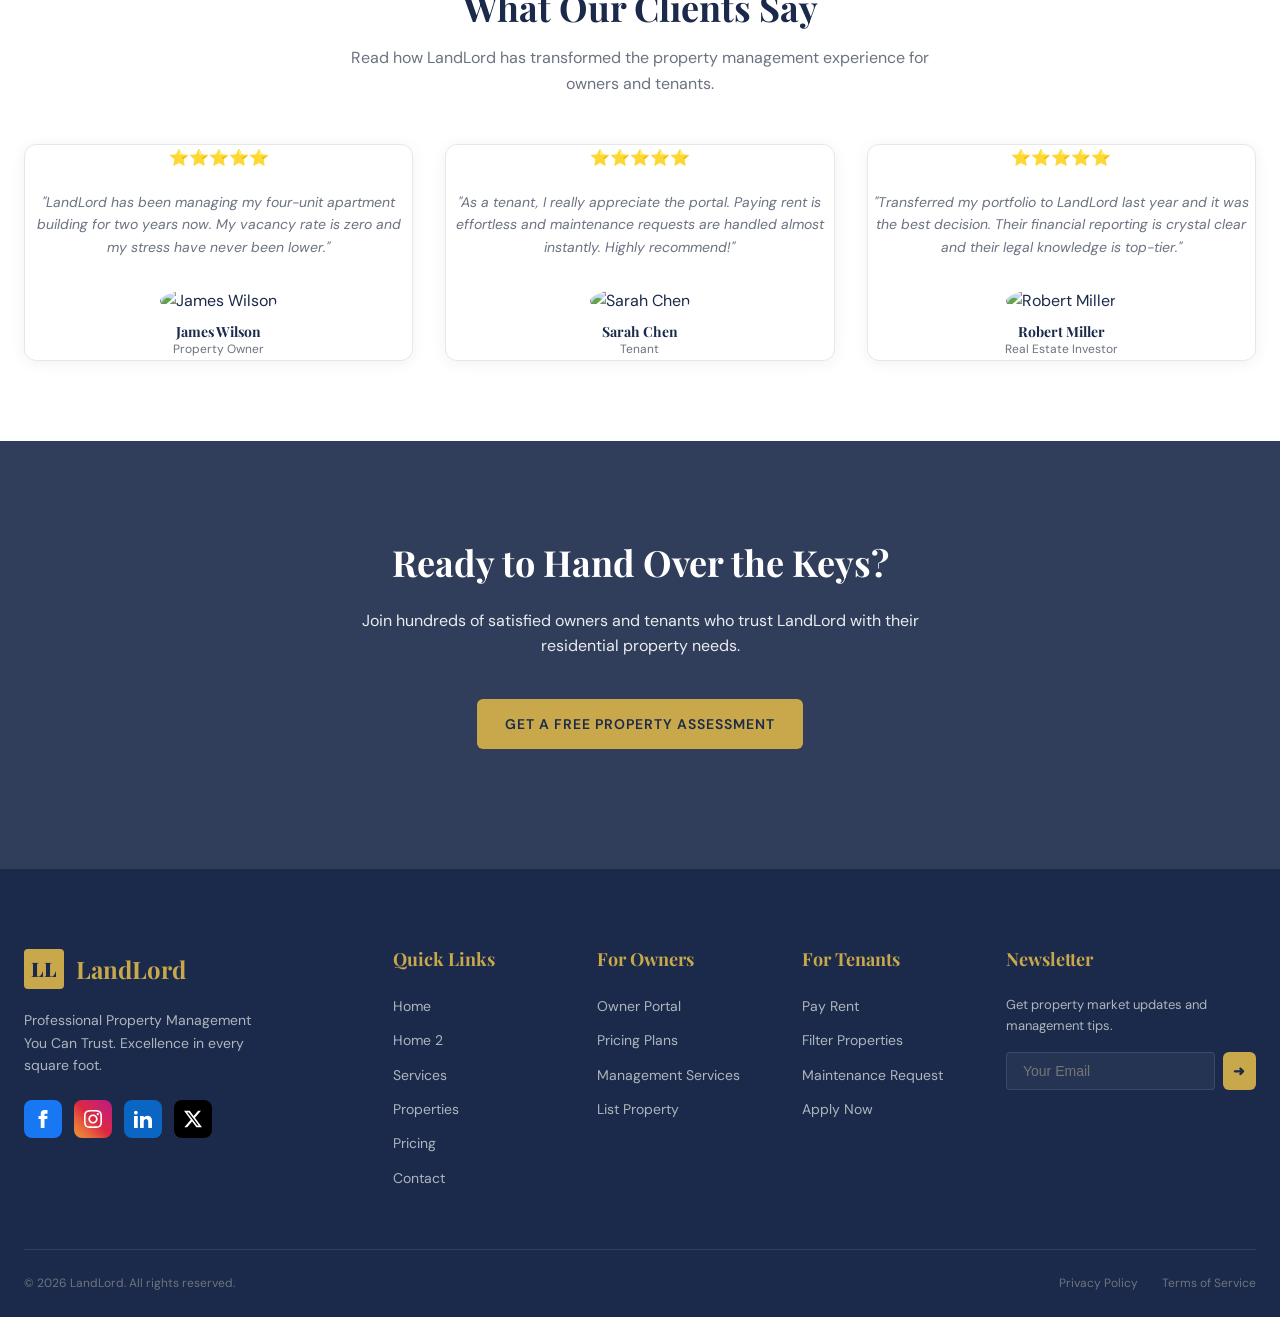
==== commit bffb8c12: "footer fix" ====
--- a/index.html
+++ b/index.html
@@ -119,7 +119,8 @@
             style="background-image: url('https://images.unsplash.com/photo-1570129477492-45c003edd2be?ixlib=rb-4.0.3&auto=format&fit=crop&w=1920&q=80'); text-align: center; justify-content: center;">
             <div class="container hero-content">
                 <h1 class="hero-title">Your Properties.<br>Professionally Managed.</h1>
-                <p class="hero-description" style="margin: 0 auto 40px;">The ultimate property management solution for owners and tenants. Experience
+                <p class="hero-description" style="margin: 0 auto 40px;">The ultimate property management solution for
+                    owners and tenants. Experience
                     stress-free residential property management with LandLord.</p>
                 <div class="hero-btns" style="justify-content: center;">
                     <a href="properties.html" class="btn btn-gold">Find a Property</a>
@@ -470,7 +471,7 @@
             </div>
 
             <div class="footer-bottom">
-                <p>© 2025 LandLord. All rights reserved.</p>
+                <p>© 2026 LandLord. All rights reserved.</p>
                 <div style="display: flex; gap: 24px;">
                     <a href="#">Privacy Policy</a>
                     <a href="#">Terms of Service</a>
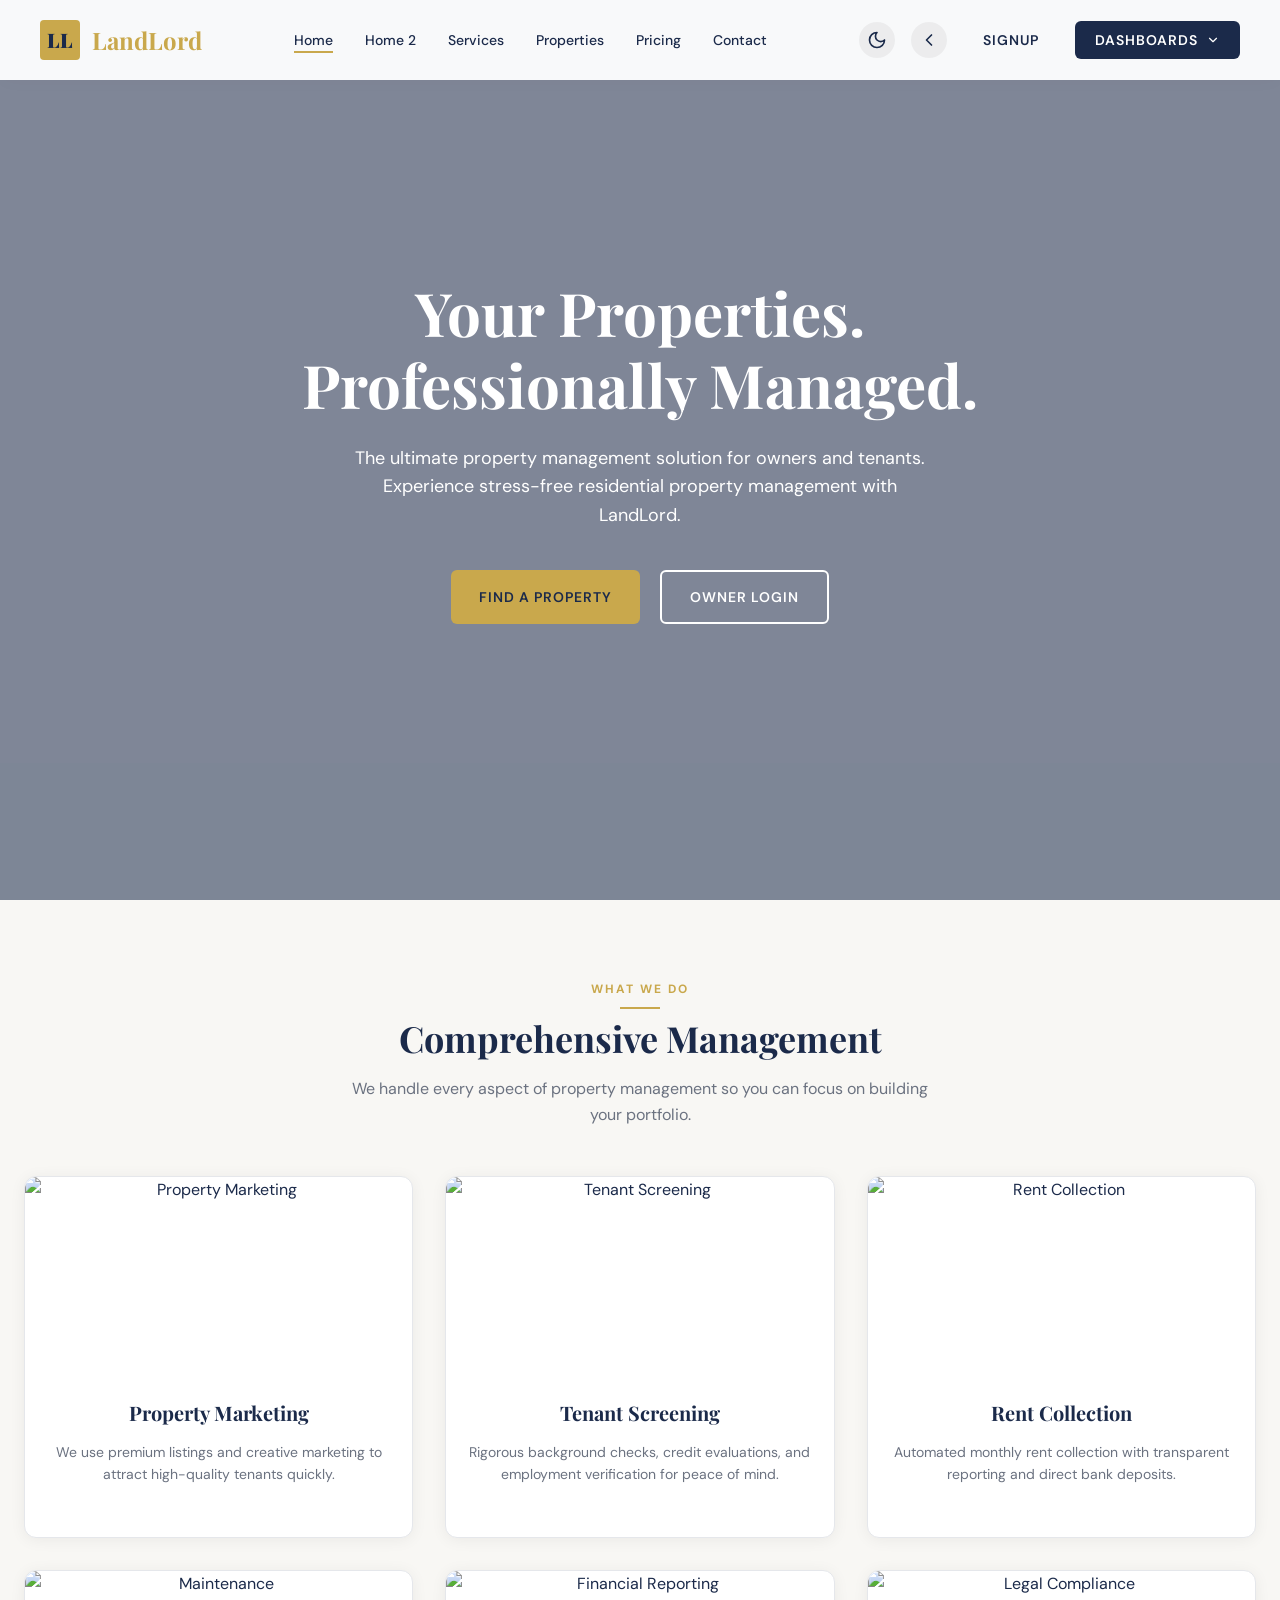
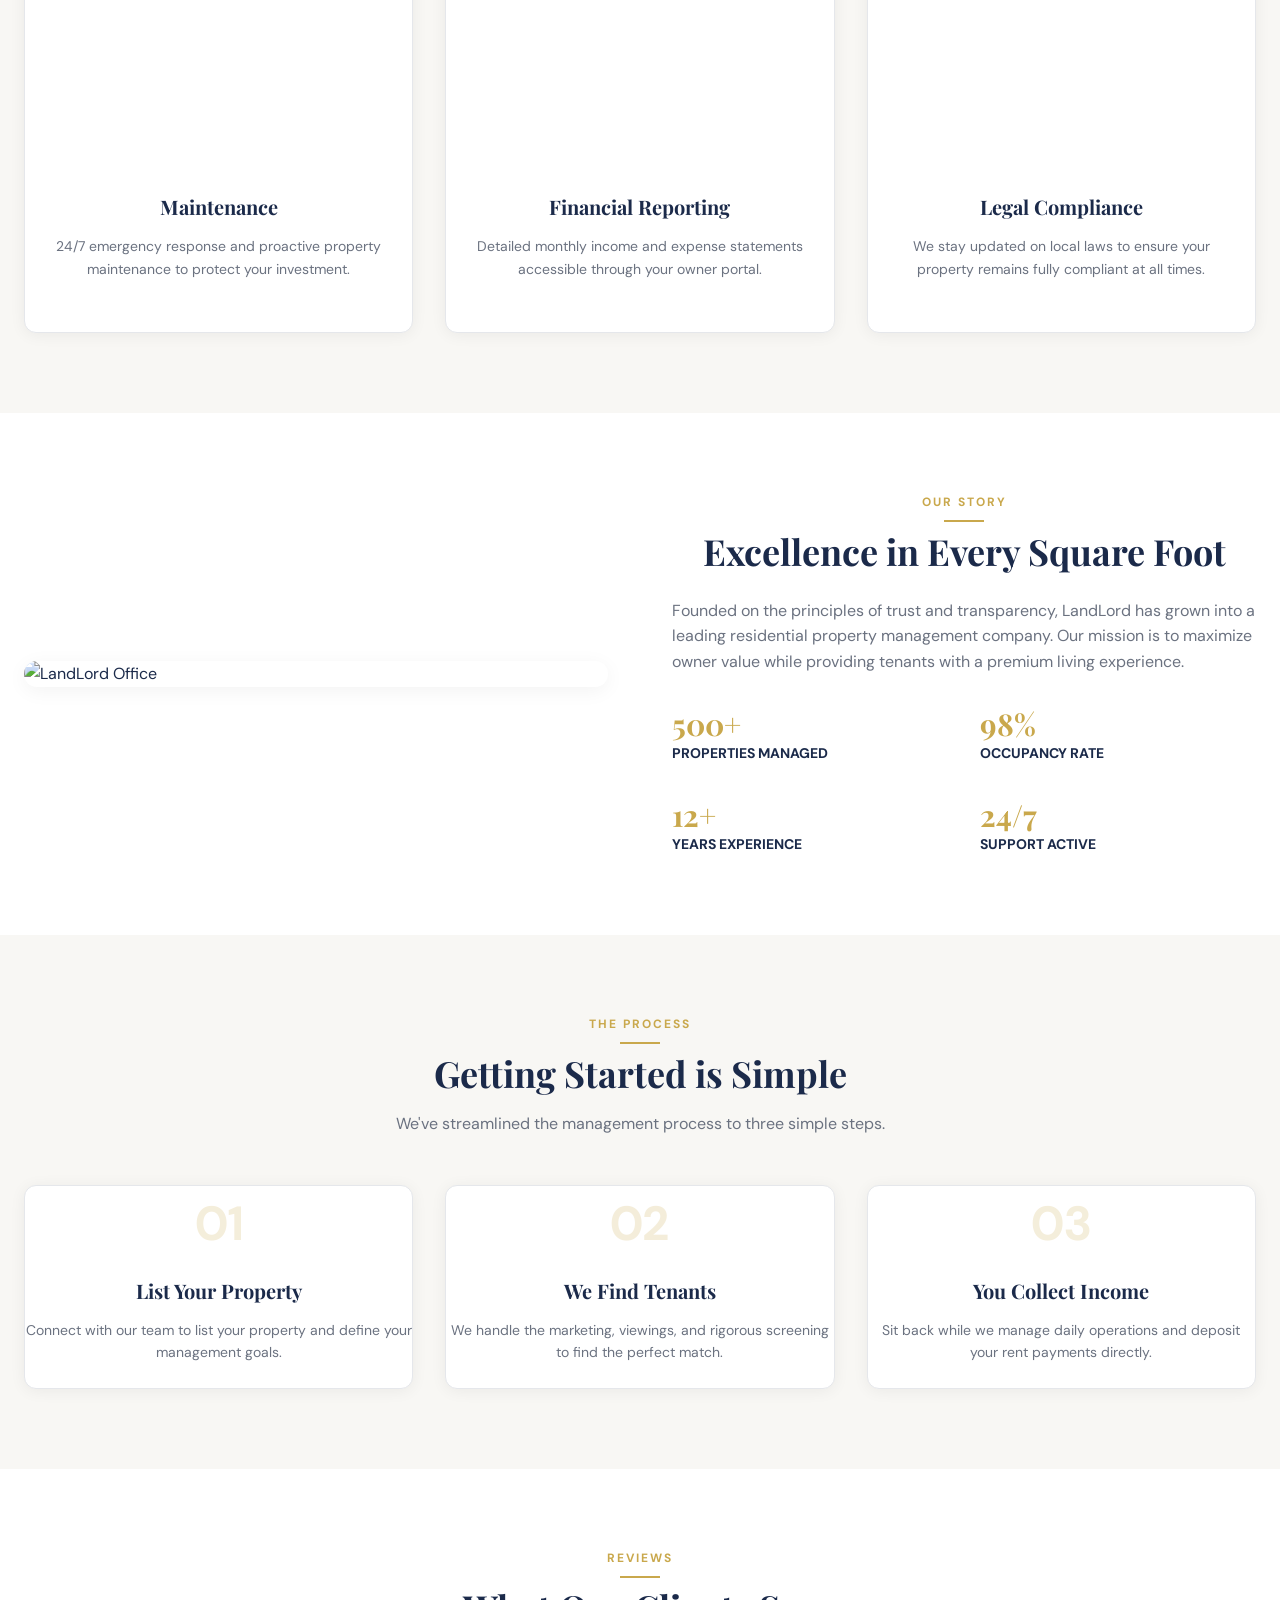
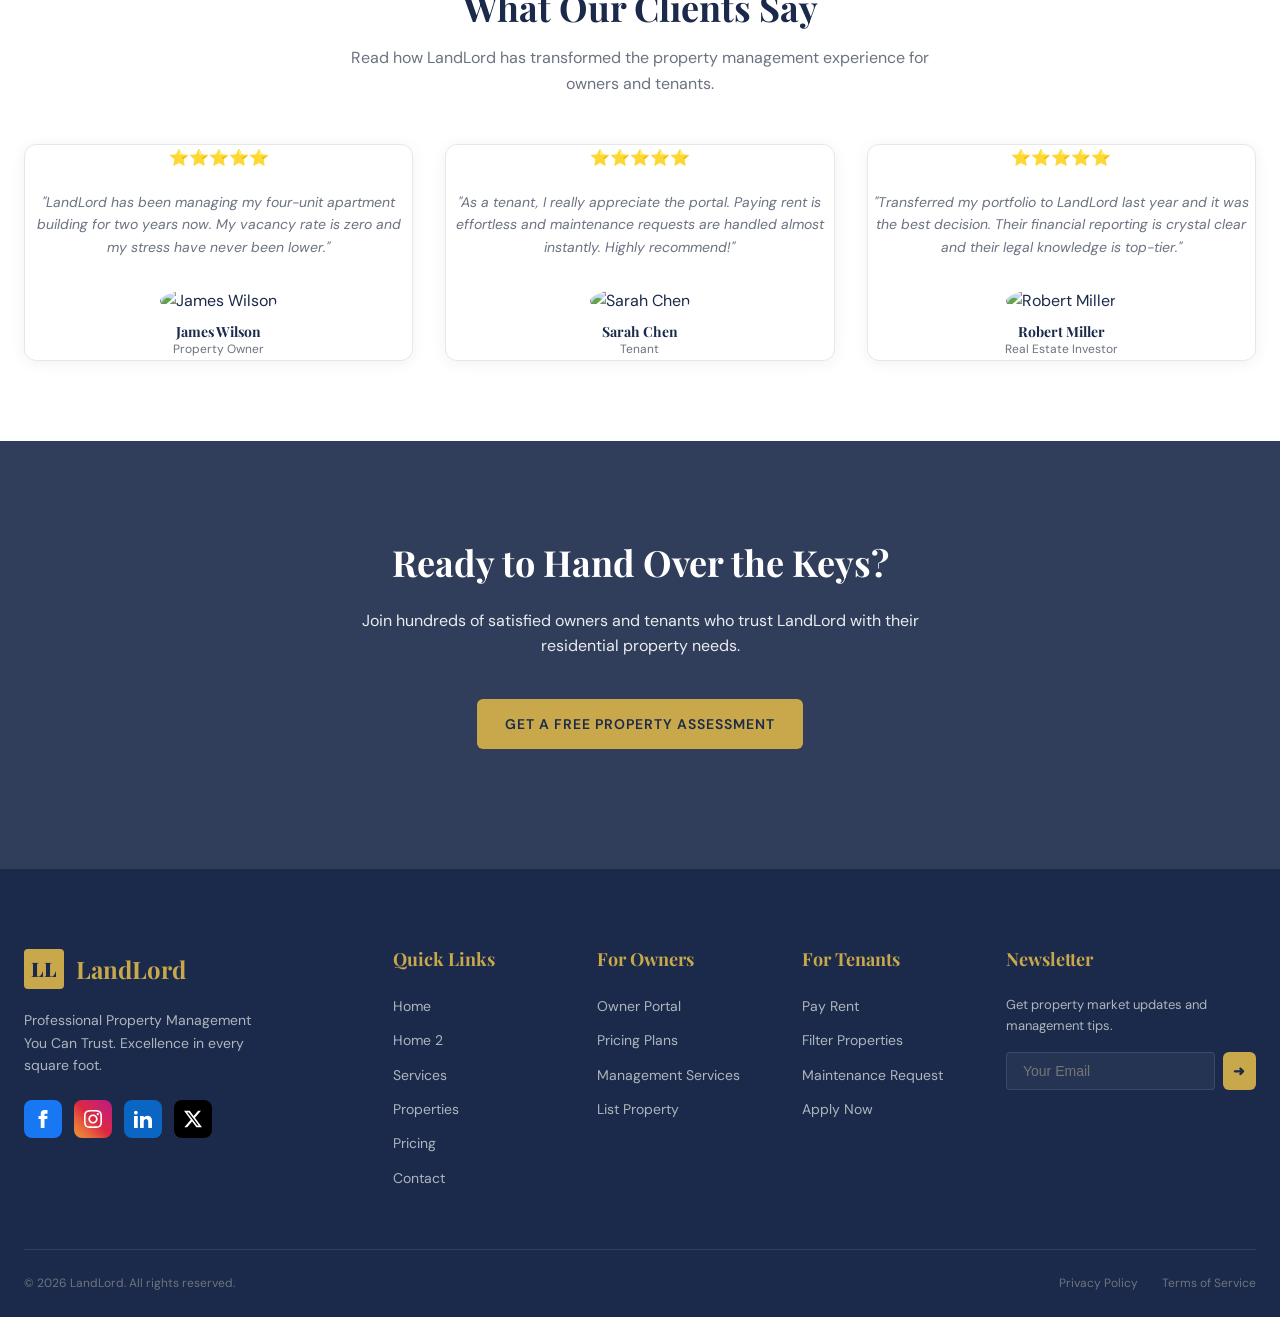
==== commit 70d885d3: "c1" ====
--- a/index.html
+++ b/index.html
@@ -67,10 +67,31 @@
                     </svg>
                 </button>
                 <a href="register.html" class="btn btn-outline" style="border: none; padding: 10px 20px;">Signup</a>
-                <a href="owner-dashboard.html" class="btn btn-primary"
-                    style="padding: 10px 15px; font-size: 11px;">Owner Dashboard</a>
-                <a href="tenant-dashboard.html" class="btn btn-gold" style="padding: 10px 15px; font-size: 11px;">Tenant
-                    Dashboard</a>
+                <div class="nav-dropdown">
+                    <button class="btn btn-primary" style="padding: 10px 20px; gap: 8px;">
+                        Dashboards
+                        <svg xmlns="http://www.w3.org/2000/svg" width="14" height="14" viewBox="0 0 24 24" fill="none"
+                            stroke="currentColor" stroke-width="2" stroke-linecap="round" stroke-linejoin="round">
+                            <path d="m6 9 6 6 6-6" />
+                        </svg>
+                    </button>
+                    <div class="dropdown-menu">
+                        <a href="owner-dashboard.html" class="dropdown-item">
+
+                            <div>
+                                <div style="font-weight: bold;">Owner Portal</div>
+                                <div style="font-size: 11px; opacity: 0.7;">Manage your properties</div>
+                            </div>
+                        </a>
+                        <a href="tenant-dashboard.html" class="dropdown-item">
+
+                            <div>
+                                <div style="font-weight: bold;">Tenant Portal</div>
+                                <div style="font-size: 11px; opacity: 0.7;">Pay rent & maintenance</div>
+                            </div>
+                        </a>
+                    </div>
+                </div>
                 <button id="menu-toggle" class="mobile-menu-toggle">
                     <svg xmlns="http://www.w3.org/2000/svg" width="24" height="24" viewBox="0 0 24 24" fill="none"
                         stroke="currentColor" stroke-width="2" stroke-linecap="round" stroke-linejoin="round">
@@ -107,9 +128,20 @@
             <a href="pricing.html" class="nav-link">Pricing</a>
             <a href="contact.html" class="nav-link">Contact</a>
             <hr style="border: 0; border-top: 1px solid var(--border-color);">
+            <div style="padding: 10px 0; display: flex; flex-direction: column; gap: 12px;">
+                <span
+                    style="font-size: 11px; font-weight: bold; color: var(--text-muted); text-transform: uppercase; letter-spacing: 1px;">Dashboards</span>
+                <a href="owner-dashboard.html" class="nav-link"
+                    style="padding: 0; display: flex; align-items: center; gap: 12px;">
+                    <span style="font-size: 18px;"></span> Owner Dashboard
+                </a>
+                <a href="tenant-dashboard.html" class="nav-link"
+                    style="padding: 0; display: flex; align-items: center; gap: 12px;">
+                    <span style="font-size: 18px;"></span> Tenant Dashboard
+                </a>
+            </div>
+            <hr style="border: 0; border-top: 1px solid var(--border-color);">
             <a href="register.html" class="btn btn-outline">Signup</a>
-            <a href="owner-dashboard.html" class="btn btn-primary">Owner Dashboard</a>
-            <a href="tenant-dashboard.html" class="btn btn-gold">Tenant Dashboard</a>
         </div>
     </div>
 
--- a/css/style.css
+++ b/css/style.css
@@ -343,6 +343,69 @@
   color: var(--color-primary);
 }
 
+/* Nav Dropdown */
+.nav-dropdown {
+  position: relative;
+  display: inline-block;
+}
+
+.dropdown-menu {
+  position: absolute;
+  top: 100%;
+  left: 50%;
+  transform: translateX(-50%) translateY(10px);
+  background: var(--bg-surface);
+  min-width: 220px;
+  box-shadow: 0 10px 30px rgba(0, 0, 0, 0.15);
+  border-radius: var(--radius-md);
+  padding: 12px 0;
+  opacity: 0;
+  visibility: hidden;
+  transition: all 0.3s ease;
+  z-index: 1000;
+  border: 1px solid var(--border-color);
+}
+
+.nav-dropdown:hover .dropdown-menu {
+  opacity: 1;
+  visibility: visible;
+  transform: translateX(-50%) translateY(0);
+}
+
+.dropdown-item {
+  display: flex;
+  align-items: center;
+  gap: 12px;
+  padding: 12px 20px;
+  font-size: var(--text-sm);
+  font-weight: var(--font-weight-medium);
+  color: var(--text-primary);
+  transition: var(--transition);
+}
+
+.dropdown-item:hover {
+  background: rgba(201, 168, 76, 0.1);
+  color: var(--color-secondary);
+  padding-left: 24px;
+}
+
+.dropdown-icon {
+  width: 32px;
+  height: 32px;
+  background: rgba(201, 168, 76, 0.15);
+  color: var(--color-secondary);
+  display: flex;
+  align-items: center;
+  justify-content: center;
+  border-radius: 8px;
+  font-size: 16px;
+}
+
+[data-theme="dark"] .dropdown-menu {
+  background: #1a1a1a;
+  box-shadow: 0 10px 40px rgba(0, 0, 0, 0.5);
+}
+
 /* Sections */
 section {
   padding: var(--spacing-xl) 0;
@@ -784,8 +847,8 @@
 }
 
 @media (max-width: 1024px) {
-
   .nav-links,
+  .nav-dropdown,
   .nav-actions .btn {
     display: none;
   }
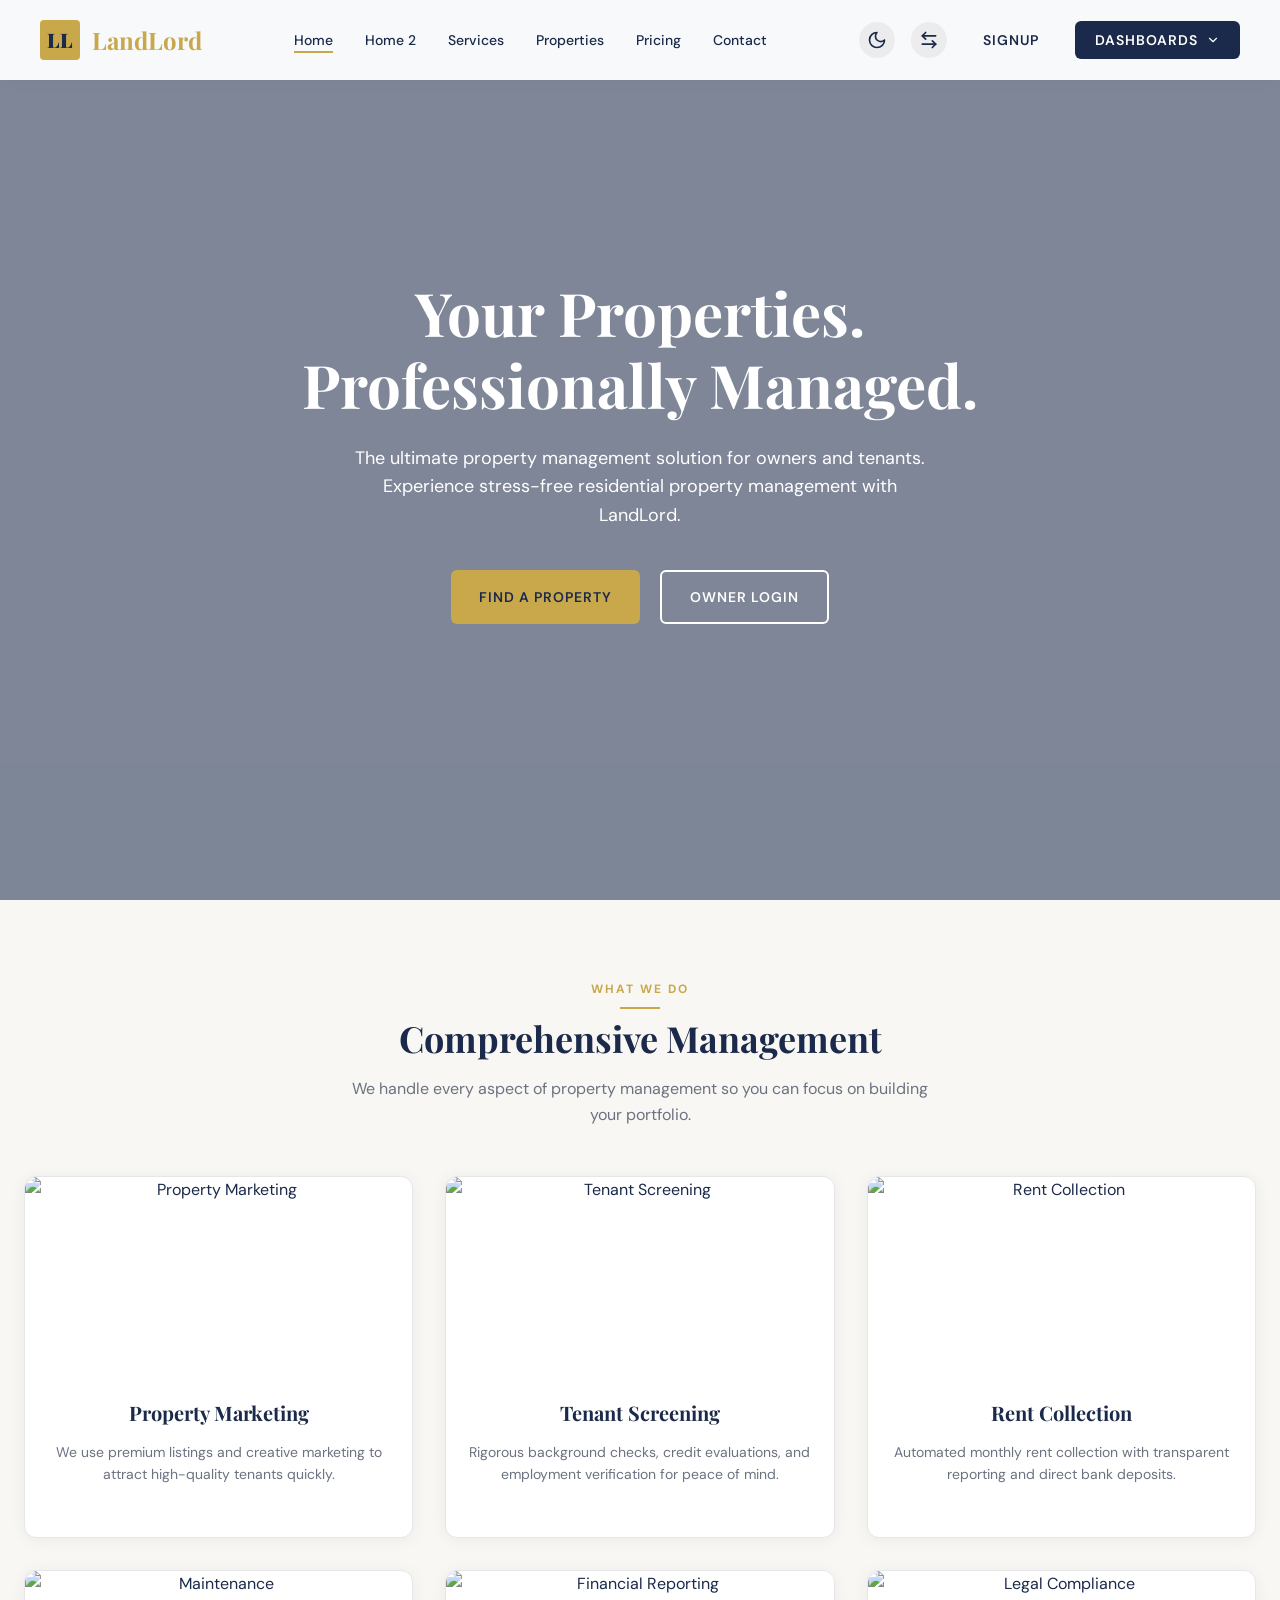
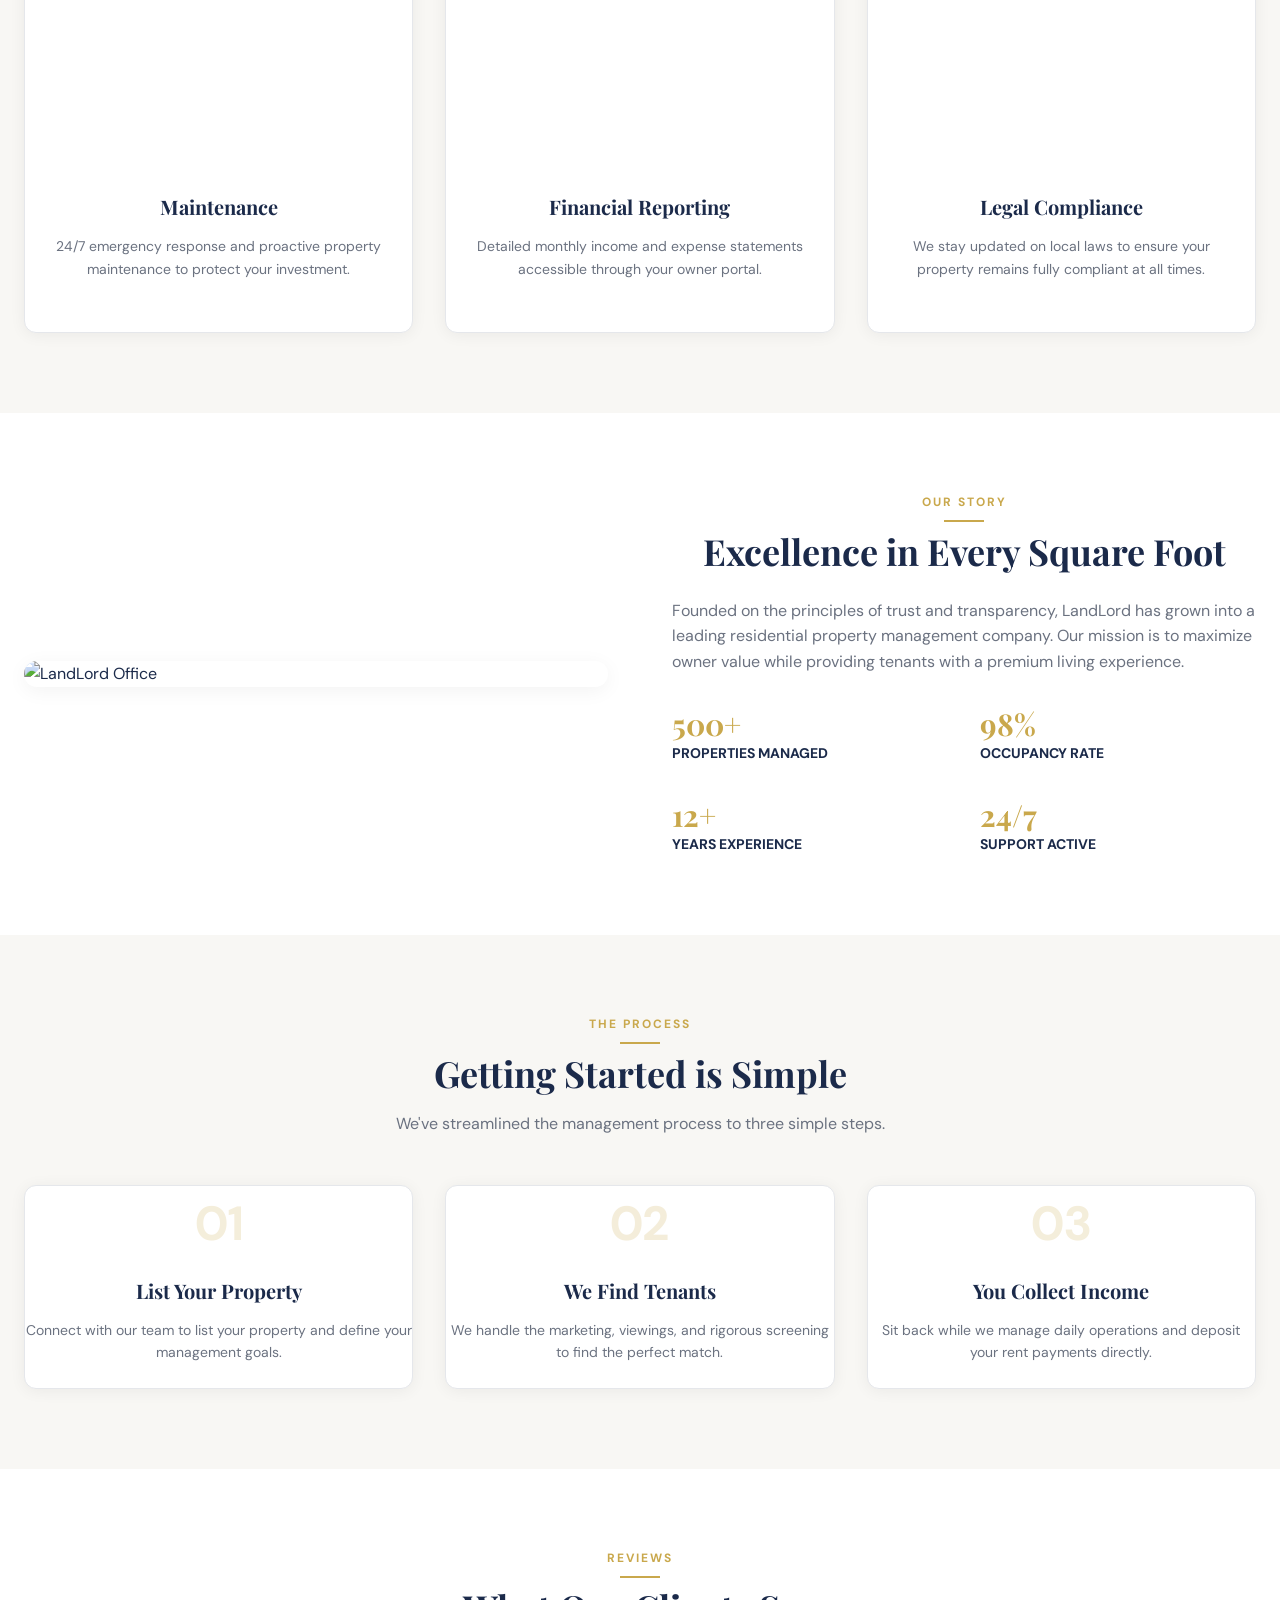
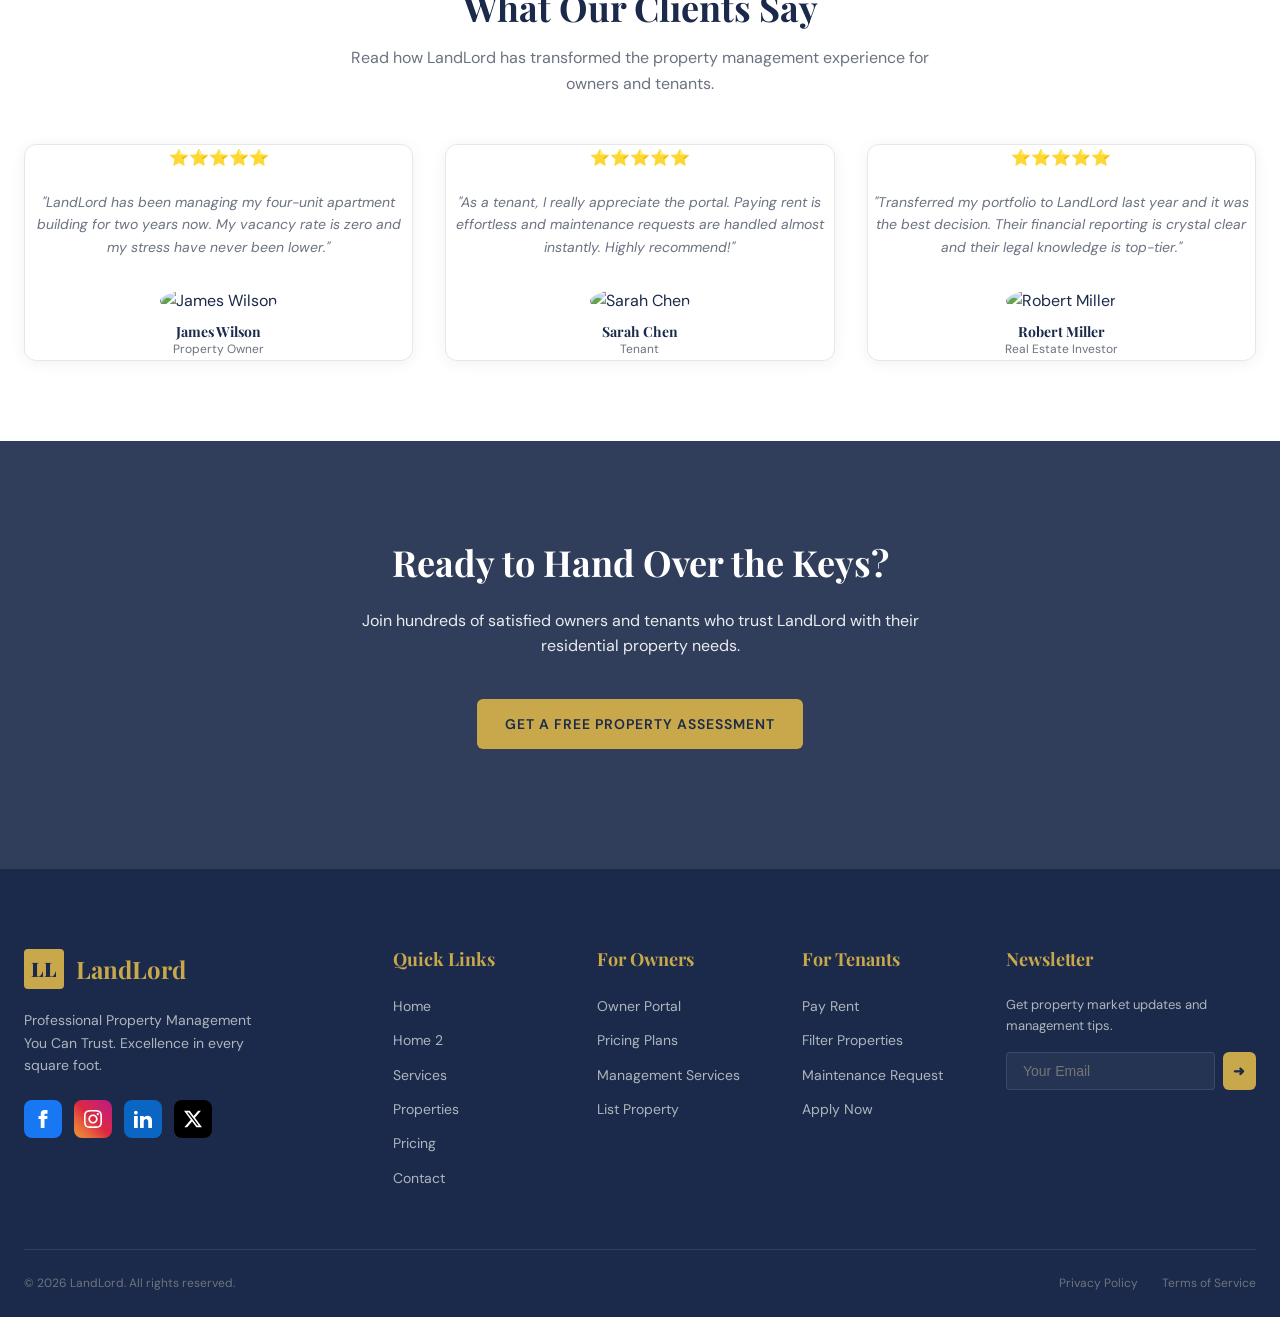
==== commit 81595259: "c2" ====
--- a/index.html
+++ b/index.html
@@ -63,7 +63,10 @@
                 <button id="rtl-toggle" class="rtl-toggle" title="Toggle RTL">
                     <svg xmlns="http://www.w3.org/2000/svg" width="20" height="20" viewBox="0 0 24 24" fill="none"
                         stroke="currentColor" stroke-width="2" stroke-linecap="round" stroke-linejoin="round">
-                        <path d="m15 18-6-6 6-6" />
+                        <path d="M8 3 4 7l4 4" />
+                        <path d="M4 7h16" />
+                        <path d="m16 21 4-4-4-4" />
+                        <path d="M20 17H4" />
                     </svg>
                 </button>
                 <a href="register.html" class="btn btn-outline" style="border: none; padding: 10px 20px;">Signup</a>
